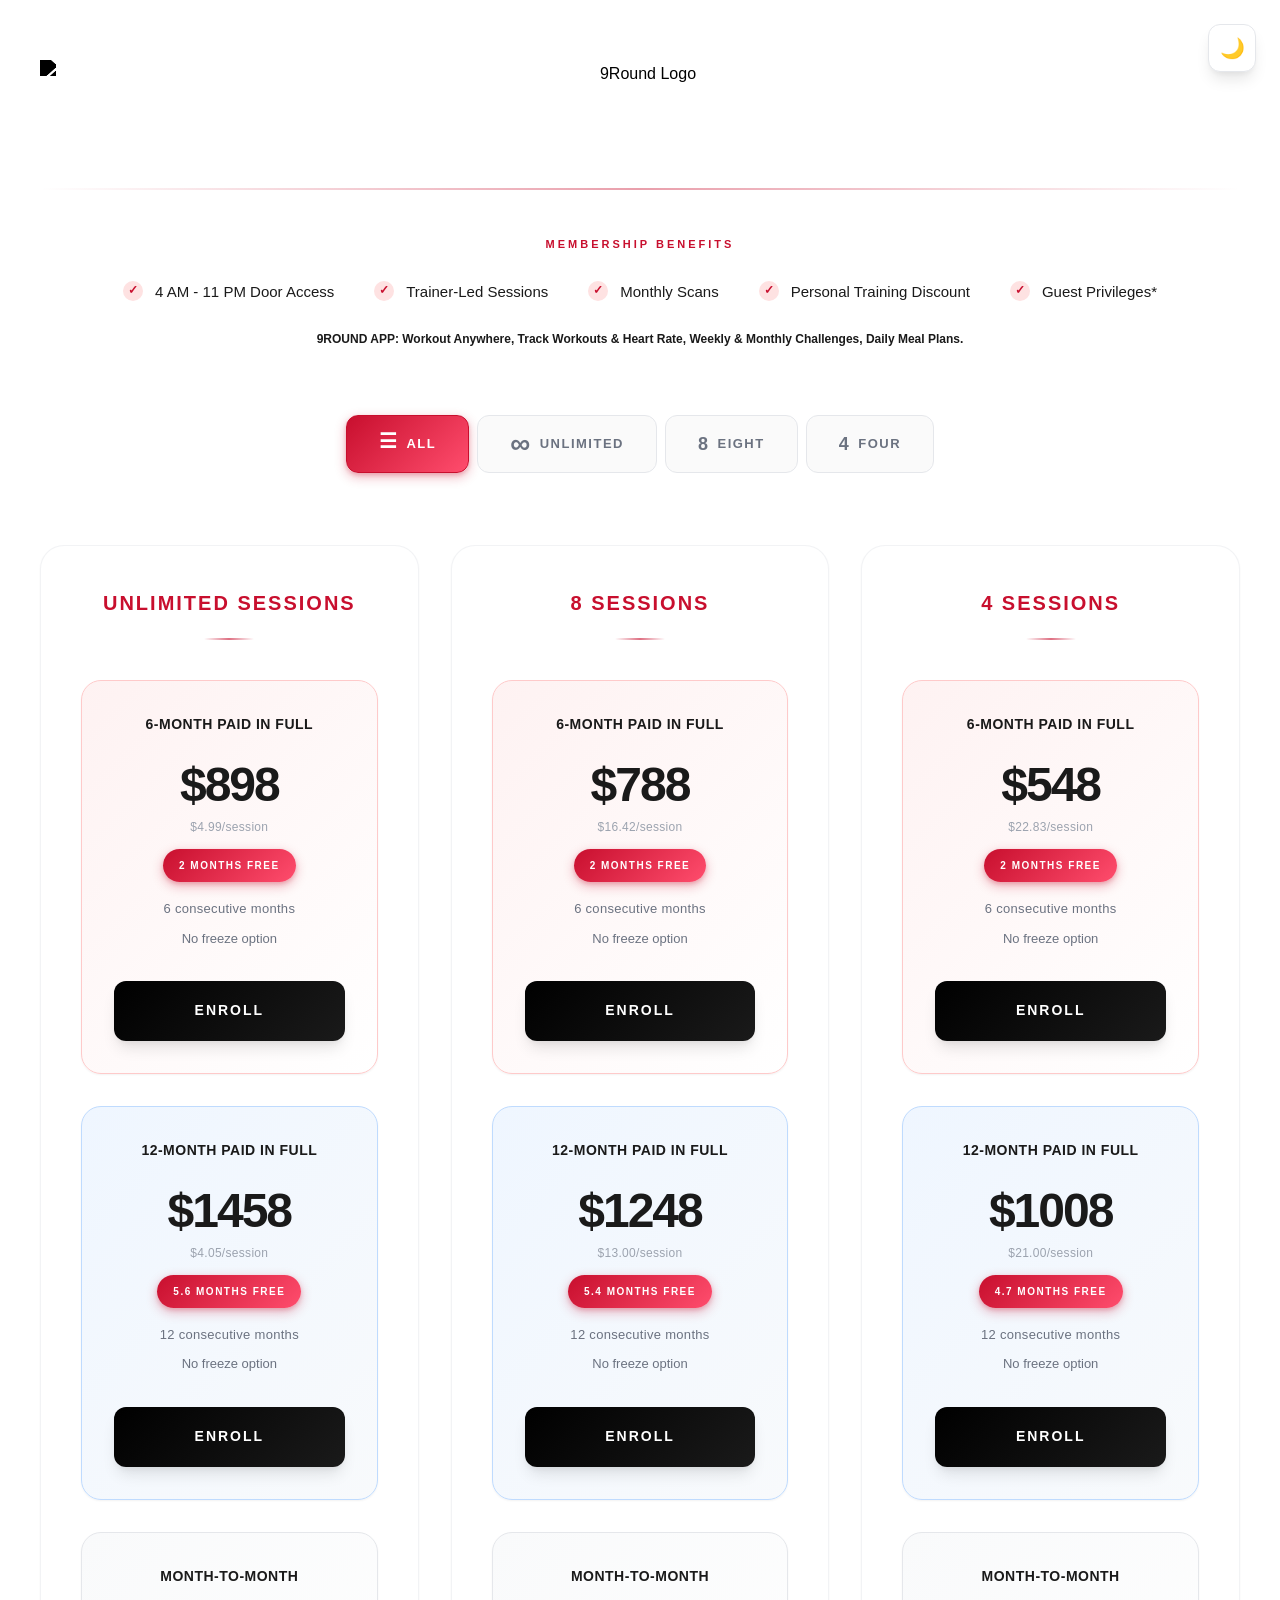
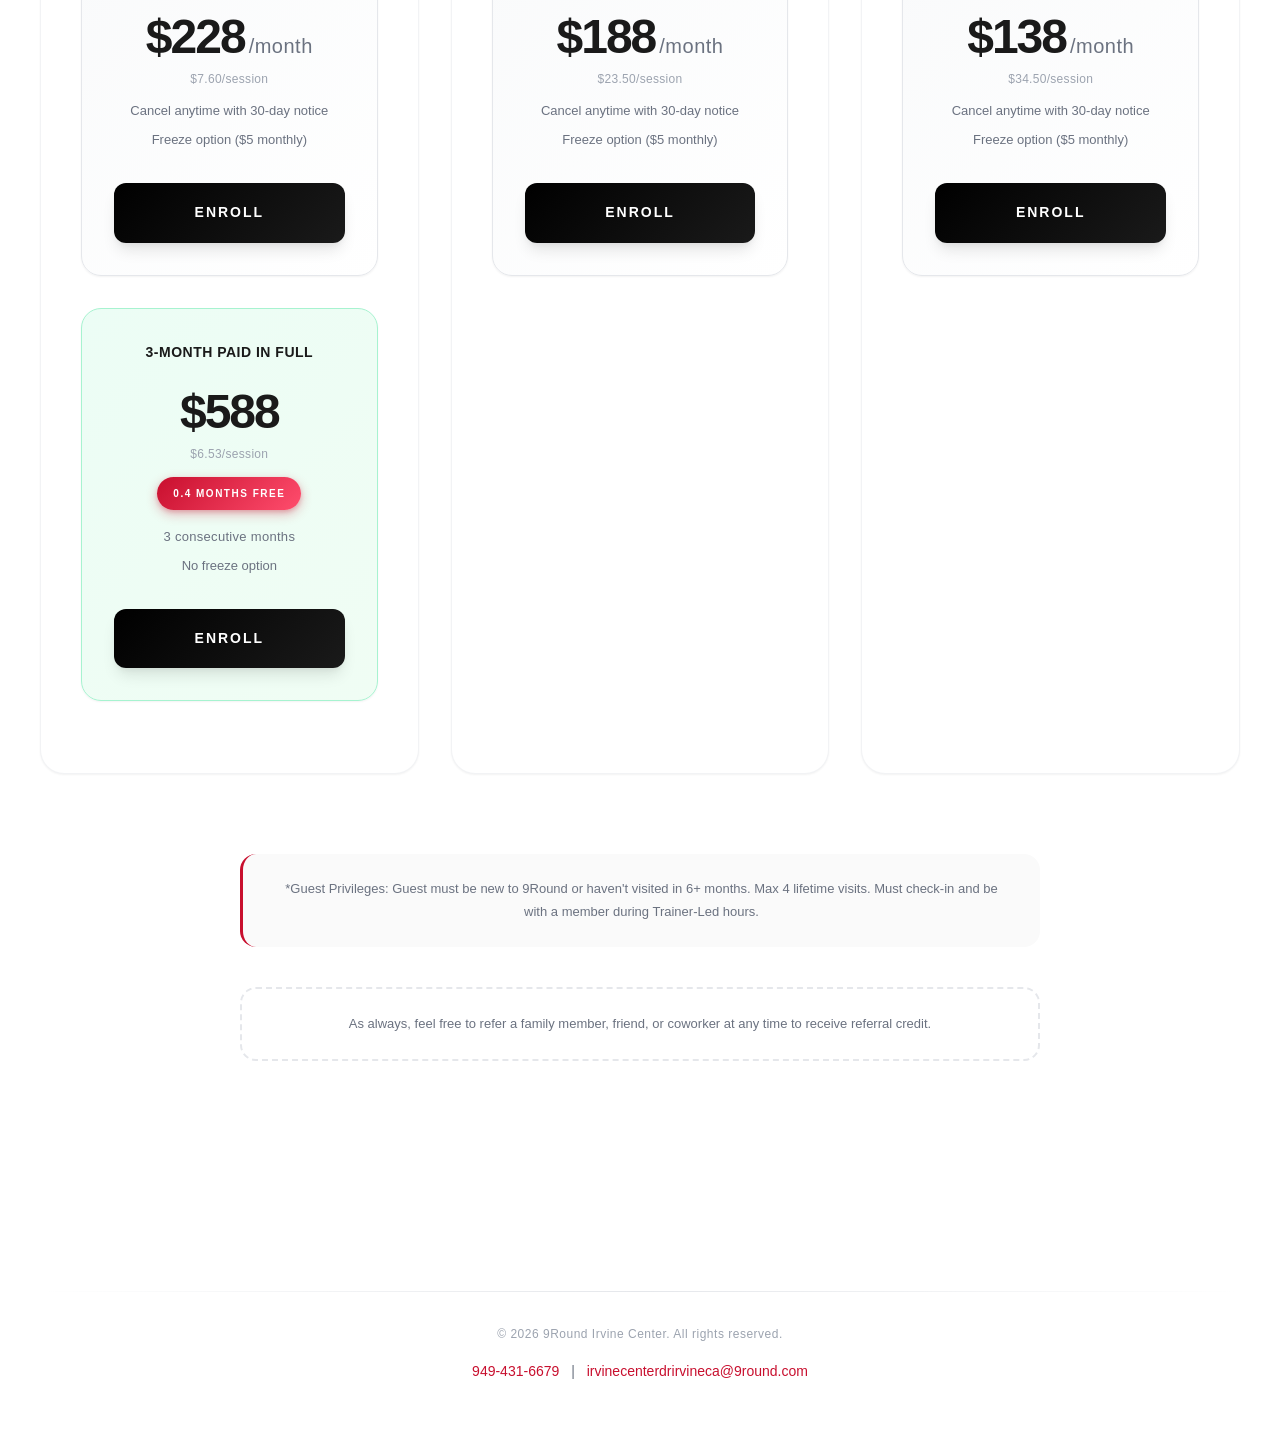
==== index.html @ 499294c8 "Update pricing options in index.html to include distinct classes for 12-Month and 3-Month Paid In Fu" ====
<!DOCTYPE html>
<html lang="en">
<head>
  <meta charset="UTF-8">
  <meta name="viewport" content="width=device-width, initial-scale=1.0, viewport-fit=cover">
  <title>9Round Irvine Center - Membership Options</title>
  <link rel="icon" type="image/png" sizes="96x96" href="images/favicon-96x96.png">
  <link rel="icon" href="images/favicon.svg" type="image/svg+xml">
  <link rel="shortcut icon" href="images/favicon.ico" type="image/x-icon">
  <link rel="stylesheet" type="text/css" href="styles.css">
</head>
<body>
  <button class="theme-toggle" aria-label="Toggle theme" title="Toggle light/dark mode">
    <span class="theme-icon">🌙</span>
  </button>
  <div class="container">
    <div class="logo-container">
      <img src="images/9round-white-logo.png" alt="9Round Logo" class="logo">
    </div>

    <div class="benefits-section">
      <ul class="benefits-list">
        <li>4 AM - 11 PM Door Access</li>
        <li>Trainer-Led Sessions</li>
        <li>Monthly Scans</li>
        <li>Personal Training Discount</li>
        <li>Guest Privileges*</li>
        <li class="no-checkmark">9ROUND APP: Workout Anywhere, Track Workouts & Heart Rate, Weekly & Monthly Challenges, Daily Meal Plans.</li>
      </ul>
    </div>

    <!-- Pricing Filter Tabs -->
    <div class="pricing-tabs">
      <button class="pricing-tab active" data-filter="all">
        <span class="tab-icon">☰</span>
        <span class="tab-text">ALL</span>
      </button>
      <button class="pricing-tab" data-filter="unlimited">
        <span class="tab-icon">∞</span>
        <span class="tab-text">UNLIMITED</span>
      </button>
      <button class="pricing-tab" data-filter="eight">
        <span class="tab-icon">8</span>
        <span class="tab-text">EIGHT</span>
      </button>
      <button class="pricing-tab" data-filter="four">
        <span class="tab-icon">4</span>
        <span class="tab-text">FOUR</span>
      </button>
    </div>

    <div class="pricing-grid">
      <!-- Unlimited Sessions -->
      <div class="pricing-tier" data-tier="unlimited">
        <h2 class="tier-title">UNLIMITED SESSIONS</h2>
        
        <div class="pricing-option pif-option">
          <h3 class="option-title">6-Month Paid In Full</h3>
          <div class="price">$898</div>
          <div class="price-per-session">$4.99/session</div>
          <div class="highlight-badge" data-pif="898" data-monthly="228" data-tier="Unlimited" data-enroll-url="https://www.clubready.com/JoinUs/9261/516774" data-months="6">2 MONTHS FREE</div>
          <p class="price-note">6 consecutive months</p>
          <p class="option-note">No freeze option</p>
          <a href="#" class="enroll-button" data-url="https://www.clubready.com/JoinUs/9261/516774">ENROLL</a>
        </div>

        <div class="pricing-option pif-option pif-option-12mo">
          <h3 class="option-title">12-Month Paid In Full</h3>
          <div class="price">$1458</div>
          <div class="price-per-session">$4.05/session</div>
          <div class="highlight-badge" data-pif="1458" data-monthly="228" data-tier="Unlimited" data-enroll-url="https://app.clubready.com/JoinUs/9261/516777" data-months="12">5.6 MONTHS FREE</div>
          <p class="price-note">12 consecutive months</p>
          <p class="option-note">No freeze option</p>
          <a href="#" class="enroll-button" data-url="https://app.clubready.com/JoinUs/9261/516777">ENROLL</a>
        </div>

        <div class="pricing-option monthly-option">
          <h3 class="option-title">Month-to-Month</h3>
          <div class="price">$228<span class="price-period">/month</span></div>
          <div class="price-per-session">$7.60/session</div>
          <p class="option-note">Cancel anytime with 30-day notice</p>
          <p class="option-note">Freeze option ($5 monthly)</p>
          <a href="#" class="enroll-button" data-url="https://app.clubready.com/JoinUs/9261/520974">ENROLL</a>
        </div>

        <div class="pricing-option pif-option pif-option-3mo">
          <h3 class="option-title">3-Month Paid In Full</h3>
          <div class="price">$588</div>
          <div class="price-per-session">$6.53/session</div>
          <div class="highlight-badge" data-pif="588" data-monthly="228" data-tier="Unlimited" data-enroll-url="https://app.clubready.com/JoinUs/9261/522220" data-months="3">0.4 MONTHS FREE</div>
          <p class="price-note">3 consecutive months</p>
          <p class="option-note">No freeze option</p>
          <a href="#" class="enroll-button" data-url="https://app.clubready.com/JoinUs/9261/522220">ENROLL</a>
        </div>
      </div>

      <!-- 8 Sessions -->
      <div class="pricing-tier" data-tier="eight">
        <h2 class="tier-title">8 SESSIONS</h2>
        
        <div class="pricing-option pif-option">
          <h3 class="option-title">6-Month Paid In Full</h3>
          <div class="price">$788</div>
          <div class="price-per-session">$16.42/session</div>
          <div class="highlight-badge" data-pif="788" data-monthly="188" data-tier="8 Sessions" data-enroll-url="https://app.clubready.com/JoinUs/9261/558503">2 MONTHS FREE</div>
          <p class="price-note">6 consecutive months</p>
          <p class="option-note">No freeze option</p>
          <a href="#" class="enroll-button" data-url="https://app.clubready.com/JoinUs/9261/558503">ENROLL</a>
        </div>

        <div class="pricing-option pif-option pif-option-12mo">
          <h3 class="option-title">12-Month Paid In Full</h3>
          <div class="price">$1248</div>
          <div class="price-per-session">$13.00/session</div>
          <div class="highlight-badge" data-pif="1248" data-monthly="188" data-tier="8 Sessions" data-enroll-url="https://app.clubready.com/JoinUs/9261/550856" data-months="12">5.4 MONTHS FREE</div>
          <p class="price-note">12 consecutive months</p>
          <p class="option-note">No freeze option</p>
          <a href="#" class="enroll-button" data-url="https://app.clubready.com/JoinUs/9261/550856">ENROLL</a>
        </div>

        <div class="pricing-option monthly-option">
          <h3 class="option-title">Month-to-Month</h3>
          <div class="price">$188<span class="price-period">/month</span></div>
          <div class="price-per-session">$23.50/session</div>
          <p class="option-note">Cancel anytime with 30-day notice</p>
          <p class="option-note">Freeze option ($5 monthly)</p>
          <a href="#" class="enroll-button" data-url="https://app.clubready.com/JoinUs/9261/544039">ENROLL</a>
        </div>
      </div>

      <!-- 4 Sessions -->
      <div class="pricing-tier" data-tier="four">
        <h2 class="tier-title">4 SESSIONS</h2>
        
        <div class="pricing-option pif-option">
          <h3 class="option-title">6-Month Paid In Full</h3>
          <div class="price">$548</div>
          <div class="price-per-session">$22.83/session</div>
          <div class="highlight-badge" data-pif="548" data-monthly="138" data-tier="4 Sessions" data-enroll-url="https://app.clubready.com/JoinUs/9261/558501">2 MONTHS FREE</div>
          <p class="price-note">6 consecutive months</p>
          <p class="option-note">No freeze option</p>
          <a href="#" class="enroll-button" data-url="https://app.clubready.com/JoinUs/9261/558501">ENROLL</a>
        </div>

        <div class="pricing-option pif-option pif-option-12mo">
          <h3 class="option-title">12-Month Paid In Full</h3>
          <div class="price">$1008</div>
          <div class="price-per-session">$21.00/session</div>
          <div class="highlight-badge" data-pif="1008" data-monthly="138" data-tier="4 Sessions" data-enroll-url="https://app.clubready.com/JoinUs/9261/558487" data-months="12">4.7 MONTHS FREE</div>
          <p class="price-note">12 consecutive months</p>
          <p class="option-note">No freeze option</p>
          <a href="#" class="enroll-button" data-url="https://app.clubready.com/JoinUs/9261/558487">ENROLL</a>
        </div>

        <div class="pricing-option monthly-option">
          <h3 class="option-title">Month-to-Month</h3>
          <div class="price">$138<span class="price-period">/month</span></div>
          <div class="price-per-session">$34.50/session</div>
          <p class="option-note">Cancel anytime with 30-day notice</p>
          <p class="option-note">Freeze option ($5 monthly)</p>
          <a href="#" class="enroll-button" data-url="https://app.clubready.com/JoinUs/9261/558485">ENROLL</a>
        </div>
      </div>
    </div>

    <div class="guest-note">
      <p>*Guest Privileges: Guest must be new to 9Round or haven't visited in 6+ months. Max 4 lifetime visits. Must check-in and be with a member during Trainer-Led hours.</p>
    </div>

    <div class="referral-note">
      <p>As always, feel free to refer a family member, friend, or coworker at any time to receive referral credit.</p>
    </div>
  </div>

  <footer>
    <div class="footer-line"></div>
    <div class="footer-content">
      <p class="copyright">&copy; 2026 9Round Irvine Center. All rights reserved.</p>
      <p class="contact-info">
        <a href="tel:949-431-6679">949-431-6679</a> | 
        <a href="mailto:irvinecenterdrirvineca@9round.com">irvinecenterdrirvineca@9round.com</a>
      </p>
    </div>
  </footer>

  <!-- Enrollment Modal -->
  <div id="enrollmentModal" class="modal">
    <div class="modal-content">
      <div class="modal-header">
        <div class="modal-title-wrapper">
          <h3 class="modal-title">
            <span class="modal-title-line1">MEMBERSHIP</span>
            <span class="modal-title-line2">ENROLLMENT</span>
          </h3>
        </div>
        <div class="modal-header-actions">
          <button class="modal-refresh" aria-label="Refresh content" title="Refresh content">
            <span class="refresh-icon">↻</span>
            <span class="refresh-text">Refresh</span>
          </button>
          <button class="modal-close" aria-label="Close modal">&times;</button>
        </div>
      </div>
      <div class="modal-body">
        <div class="modal-iframe-overlay">
          <div class="modal-overlay-content">
            <img src="images/favicon.svg" alt="9Round Logo" class="modal-overlay-logo">
            <div class="modal-overlay-info">
              <div class="modal-overlay-name">9Round Irvine Center</div>
              <div class="modal-overlay-address">6610 Irvine Center Dr, Irvine, CA 92618</div>
              <a href="tel:949-431-6679" class="modal-overlay-phone">949-431-6679</a>
            </div>
          </div>
        </div>
        <div class="modal-loader" id="modalLoader">
          <div class="loader-spinner"></div>
          <p class="loader-text">Loading...</p>
          <button class="status-check-btn" style="display:none; margin-top: 20px; padding: 10px 20px; background: #dc2626; color: white; border: none; border-radius: 4px; cursor: pointer; font-size: 14px; font-weight: 600;">Check Status / Close</button>
        </div>
        <iframe id="enrollmentIframe" src="" frameborder="0"></iframe>
      </div>
    </div>
  </div>

  <!-- Savings Modal -->
  <div id="savingsModal" class="modal">
    <div class="modal-content savings-modal-content">
      <div class="modal-header">
        <h3 class="modal-title">How You Save</h3>
        <button class="modal-close savings-modal-close" aria-label="Close modal">&times;</button>
      </div>
      <div class="modal-body savings-modal-body">
        <div class="savings-content">
          <div class="savings-membership-info">
            <div class="savings-membership-title" id="savings-tier-name">UNLIMITED SESSIONS</div>
            <div class="savings-membership-subtitle" id="savings-subtitle">6-Month Paid In Full</div>
          </div>
          <div class="savings-line">
            <span id="savings-monthly-label">6 months month-to-month:</span>
            <strong id="savings-monthly-total">$0</strong>
          </div>
          <div class="savings-line">
            <span id="savings-pif-label">6 months paid in full:</span>
            <strong id="savings-pif-total">$0</strong>
          </div>
          <div class="savings-total">
            <span>You save:</span>
            <strong id="savings-amount">$0</strong>
          </div>
          <div class="savings-note" id="savings-note-text">That's like getting 2 months FREE!</div>
          <a href="#" class="enroll-button savings-modal-enroll" id="savings-enroll-button">ENROLL</a>
        </div>
      </div>
    </div>
  </div>

  <script>
    // Theme management
    (function() {
      const themeToggle = document.querySelector('.theme-toggle');
      const themeIcon = document.querySelector('.theme-icon');
      const html = document.documentElement;
      
      // Get saved theme or detect system preference
      function getInitialTheme() {
        const savedTheme = localStorage.getItem('theme');
        if (savedTheme) {
          return savedTheme;
        }
        return window.matchMedia('(prefers-color-scheme: dark)').matches ? 'dark' : 'light';
      }
      
      // Apply theme
      function setTheme(theme) {
        html.setAttribute('data-theme', theme);
        localStorage.setItem('theme', theme);
        themeIcon.textContent = theme === 'dark' ? '☀️' : '🌙';
      }
      
      // Initialize theme
      setTheme(getInitialTheme());
      
      // Toggle theme on button click
      themeToggle.addEventListener('click', () => {
        const currentTheme = html.getAttribute('data-theme');
        const newTheme = currentTheme === 'dark' ? 'light' : 'dark';
        setTheme(newTheme);
      });
      
      // Listen for system theme changes (optional)
      window.matchMedia('(prefers-color-scheme: dark)').addEventListener('change', (e) => {
        // Only auto-switch if user hasn't manually set a preference
        if (!localStorage.getItem('theme')) {
          setTheme(e.matches ? 'dark' : 'light');
        }
      });
    })();

    // Modal functionality
    const modal = document.getElementById('enrollmentModal');
    const modalIframe = document.getElementById('enrollmentIframe');
    const modalClose = document.querySelector('.modal-close');
    const modalRefresh = document.querySelector('.modal-refresh');
    const modalLoader = document.getElementById('modalLoader');
    const loaderText = modalLoader.querySelector('.loader-text');
    const statusCheckBtn = modalLoader.querySelector('.status-check-btn');
    let loaderTimeout;
    let submissionTimeout;
    let loadCheckInterval;
    let lastIframeUrl = '';
    let modalOpenTime = null;

    function showModal(url) {
      // Show loader immediately
      modalLoader.style.display = 'flex';
      modal.style.display = 'flex';
      document.body.style.overflow = 'hidden'; // Prevent background scrolling
      
      // Reset loader text and hide status button
      loaderText.textContent = 'Loading...';
      statusCheckBtn.style.display = 'none';
      
      // Clear any existing timeouts/intervals
      if (loaderTimeout) {
        clearTimeout(loaderTimeout);
        loaderTimeout = null;
      }
      if (submissionTimeout) {
        clearTimeout(submissionTimeout);
        submissionTimeout = null;
      }
      if (loadCheckInterval) {
        clearInterval(loadCheckInterval);
        loadCheckInterval = null;
      }
      
      lastIframeUrl = url;
      
      // Track when modal was opened
      modalOpenTime = Date.now();
      
      // Set iframe source
      modalIframe.src = url;
      
      // Start periodic check for blocked/stuck iframe
      let checkCount = 0;
      loadCheckInterval = setInterval(() => {
        checkCount++;
        const timeSinceOpen = Date.now() - modalOpenTime;
        
        // After 30 seconds, always show status button (regardless of our loader state)
        // This handles cases where ClubReady's form shows its own loading spinners
        if (timeSinceOpen >= 30000) {
          // Show status button if modal is still open
          if (modal.style.display === 'flex') {
            loaderText.textContent = 'The form may be taking longer than expected. If your order was submitted, please check your email for confirmation. You can close this window.';
            showStatusCheckButton();
            clearInterval(loadCheckInterval);
            loadCheckInterval = null;
          }
        }
      }, 1000); // Check every 1 second
      
      // Set a timeout that always shows status button after 30 seconds
      // This ensures users can always close the modal, even if ClubReady's form is stuck
      loaderTimeout = setTimeout(() => {
        // Always show status button after 30 seconds if modal is still open
        if (modal.style.display === 'flex') {
          loaderText.textContent = 'The form may be taking longer than expected. If your order was submitted, please check your email for confirmation. You can close this window.';
          showStatusCheckButton();
          
          // Clear the interval if timeout fires
          if (loadCheckInterval) {
            clearInterval(loadCheckInterval);
            loadCheckInterval = null;
          }
        }
      }, 30000); // 30 seconds
    }

    function closeModal() {
      modal.style.display = 'none';
      modalIframe.src = ''; // Clear iframe to stop loading
      document.body.style.overflow = ''; // Restore scrolling
      modalLoader.style.display = 'none'; // Hide loader
      loaderText.textContent = 'Loading...';
      statusCheckBtn.style.display = 'none';
      
      if (loaderTimeout) {
        clearTimeout(loaderTimeout);
        loaderTimeout = null;
      }
      if (submissionTimeout) {
        clearTimeout(submissionTimeout);
        submissionTimeout = null;
      }
      if (loadCheckInterval) {
        clearInterval(loadCheckInterval);
        loadCheckInterval = null;
      }
      
      lastIframeUrl = '';
      modalOpenTime = null;
    }

    function showStatusCheckButton() {
      statusCheckBtn.style.display = 'block';
    }

    // Enhanced load event handler - fires on every navigation including post-submission
    modalIframe.addEventListener('load', function() {
      // Clear initial loader timeout since iframe loaded
      if (loaderTimeout) {
        clearTimeout(loaderTimeout);
        loaderTimeout = null;
      }
      
      // Clear the periodic check interval since iframe loaded
      if (loadCheckInterval) {
        clearInterval(loadCheckInterval);
        loadCheckInterval = null;
      }
      
      // Hide loader after a short delay to ensure content is rendered
      setTimeout(() => {
        modalLoader.style.display = 'none';
        statusCheckBtn.style.display = 'none';
      }, 500);
      
      // Try to detect if we're on a success/confirmation page
      try {
        // Check if iframe URL changed (may be blocked by same-origin policy)
        const currentUrl = modalIframe.src;
        if (currentUrl !== lastIframeUrl && (currentUrl.includes('success') || currentUrl.includes('confirm'))) {
          // Likely on success page
          console.log('Detected potential success page');
        }
        lastIframeUrl = currentUrl;
      } catch (e) {
        // Cross-origin restriction - can't access iframe.contentWindow
        // This is expected for ClubReady
      }
      
      // Monitor for stuck loading state after form submission
      // If loader is still showing after 2 minutes, show user feedback
      if (submissionTimeout) {
        clearTimeout(submissionTimeout);
      }
      
      submissionTimeout = setTimeout(() => {
        // Always show status button after 30 seconds if modal is still open
        // This handles cases where ClubReady's form processing gets stuck
        if (modal.style.display === 'flex') {
          loaderText.textContent = 'Processing may be taking longer than expected. If your order was submitted, please check your email for confirmation.';
          showStatusCheckButton();
        }
      }, 30000); // 30 seconds after load event
    });

    // Handle iframe load errors
    modalIframe.addEventListener('error', function() {
      modalLoader.style.display = 'none';
      statusCheckBtn.style.display = 'none';
      
      if (loaderTimeout) {
        clearTimeout(loaderTimeout);
        loaderTimeout = null;
      }
      if (submissionTimeout) {
        clearTimeout(submissionTimeout);
        submissionTimeout = null;
      }
      
      console.error('Failed to load iframe content');
      
      // Show user-friendly error message
      loaderText.textContent = 'Failed to load form. Please try refreshing or contact support.';
      showStatusCheckButton();
    });

    // Refresh button click handler
    modalRefresh.addEventListener('click', function() {
      if (!modalIframe.src) return;
      modalLoader.style.display = 'flex';
      loaderText.textContent = 'Loading...';
      statusCheckBtn.style.display = 'none';
      
      if (loaderTimeout) {
        clearTimeout(loaderTimeout);
      }
      if (submissionTimeout) {
        clearTimeout(submissionTimeout);
      }
      
      lastIframeUrl = modalIframe.src;
      modalIframe.src = modalIframe.src;
      
      loaderTimeout = setTimeout(() => {
        modalLoader.style.display = 'none';
      }, 30000);
    });

    // Status check button click handler
    statusCheckBtn.addEventListener('click', function() {
      closeModal();
    });

    // Listen for messages from iframe (if ClubReady supports postMessage)
    window.addEventListener('message', function(event) {
      // Verify origin for security
      if (event.origin.includes('clubready.com')) {
        if (event.data && event.data.type === 'formSubmitted') {
          modalLoader.style.display = 'none';
          statusCheckBtn.style.display = 'none';
        } else if (event.data && event.data.type === 'formError') {
          loaderText.textContent = 'An error occurred. Please try again.';
          showStatusCheckButton();
        }
      }
    });

    // Close modal handlers
    modalClose.addEventListener('click', closeModal);
    
    // Close modal when clicking outside
    window.addEventListener('click', function(event) {
      if (event.target === modal) {
        closeModal();
      }
    });

    // Close modal on Escape key
    document.addEventListener('keydown', function(event) {
      if (event.key === 'Escape' && modal.style.display === 'flex') {
        closeModal();
      }
    });

    // Savings Modal functionality
    (function() {
      const savingsModal = document.getElementById('savingsModal');
      const savingsModalClose = document.querySelector('.savings-modal-close');
      const badges = document.querySelectorAll('.highlight-badge');
      
      function showSavingsModal(badge) {
        if (!badge.hasAttribute('data-pif')) return;
        const pifPrice = parseFloat(badge.getAttribute('data-pif'));
        const monthlyPrice = parseFloat(badge.getAttribute('data-monthly'));
        const tierName = badge.getAttribute('data-tier');
        const enrollUrl = badge.getAttribute('data-enroll-url');
        const months = parseInt(badge.getAttribute('data-months'), 10) || 6;
        
        // Calculate values
        const monthsMonthly = monthlyPrice * months;
        const savings = monthsMonthly - pifPrice;
        const monthsFree = Math.round(savings / monthlyPrice * 10) / 10;
        
        // Update modal content
        const tierDisplayName = tierName.toUpperCase().includes('SESSION') 
          ? tierName.toUpperCase() 
          : tierName.toUpperCase() + ' SESSIONS';
        document.getElementById('savings-tier-name').textContent = tierDisplayName;
        document.getElementById('savings-subtitle').textContent = months + '-Month Paid In Full';
        document.getElementById('savings-monthly-label').textContent = months + ' months month-to-month:';
        document.getElementById('savings-pif-label').textContent = months + ' months paid in full:';
        document.getElementById('savings-monthly-total').textContent = `$${monthsMonthly.toLocaleString()}`;
        document.getElementById('savings-pif-total').textContent = `$${pifPrice.toLocaleString()}`;
        document.getElementById('savings-amount').textContent = `$${savings.toLocaleString()}`;
        document.getElementById('savings-note-text').textContent = "That's like getting " + (monthsFree % 1 === 0 ? monthsFree : monthsFree.toFixed(1)) + " months FREE!";
        
        // Update enroll button
        const enrollButton = document.getElementById('savings-enroll-button');
        enrollButton.setAttribute('data-url', enrollUrl || '#');
        
        // Show modal
        savingsModal.style.display = 'flex';
        document.body.style.overflow = 'hidden';
      }
      
      function closeSavingsModal() {
        savingsModal.style.display = 'none';
        document.body.style.overflow = '';
      }
      
      // Add click handlers to all badges
      badges.forEach(badge => {
        badge.addEventListener('click', function(e) {
          e.preventDefault();
          e.stopPropagation();
          showSavingsModal(badge);
        });
      });
      
      // Close modal handlers
      savingsModalClose.addEventListener('click', closeSavingsModal);
      
      // Close modal when clicking outside
      window.addEventListener('click', function(event) {
        if (event.target === savingsModal) {
          closeSavingsModal();
        }
      });
      
      // Close modal on Escape key
      document.addEventListener('keydown', function(event) {
        if (event.key === 'Escape' && savingsModal.style.display === 'flex') {
          closeSavingsModal();
        }
      });
      
      // Handle enroll button click in savings modal
      const savingsEnrollButton = document.getElementById('savings-enroll-button');
      savingsEnrollButton.addEventListener('click', function(e) {
        e.preventDefault();
        const url = this.getAttribute('data-url');
        if (url && url !== '#') {
          closeSavingsModal();
          showModal(url);
        }
      });
    })();

    // Add click handlers for ENROLL buttons
    document.querySelectorAll('.enroll-button').forEach(button => {
      button.addEventListener('click', function(e) {
        e.preventDefault();
        const url = this.getAttribute('data-url');
        if (url && url !== '#' && !url.startsWith('PLACEHOLDER')) {
          showModal(url);
        } else {
          console.log('Placeholder URL for:', this.getAttribute('data-url'));
          alert('Enrollment URL will be added soon. Please contact the gym for enrollment options.');
        }
      });
    });

    // Sticky tabs on scroll
    (function() {
      const pricingTabs = document.querySelector('.pricing-tabs');
      let lastScrollTop = 0;
      
      function handleScroll() {
        const scrollTop = window.pageYOffset || document.documentElement.scrollTop;
        
        if (scrollTop > 100) {
          pricingTabs.classList.add('scrolled');
        } else {
          pricingTabs.classList.remove('scrolled');
        }
        
        lastScrollTop = scrollTop;
      }
      
      window.addEventListener('scroll', handleScroll, { passive: true });
      handleScroll(); // Check initial state
    })();

    // Pricing Filter Tabs functionality
    (function() {
      const tabs = document.querySelectorAll('.pricing-tab');
      const tiers = document.querySelectorAll('.pricing-tier');
      const pricingGrid = document.querySelector('.pricing-grid');
      
      tabs.forEach(tab => {
        tab.addEventListener('click', function() {
          const filter = this.getAttribute('data-filter');
          
          // Update active tab
          tabs.forEach(t => t.classList.remove('active'));
          this.classList.add('active');
          
          // Update grid layout class
          if (filter === 'all') {
            pricingGrid.classList.remove('filtered');
          } else {
            pricingGrid.classList.add('filtered');
          }
          
          // Filter pricing tiers
          tiers.forEach(tier => {
            const tierType = tier.getAttribute('data-tier');
            
            if (filter === 'all' || tierType === filter) {
              // Add filtered class if not showing all
              if (filter !== 'all') {
                tier.classList.add('filtered-tier');
                tier.style.display = 'grid';
              } else {
                tier.classList.remove('filtered-tier');
                tier.style.display = 'block';
              }
              // Trigger animation
              setTimeout(() => {
                tier.style.opacity = '1';
                tier.style.transform = 'translateY(0)';
              }, 10);
            } else {
              tier.classList.remove('filtered-tier');
              tier.style.opacity = '0';
              tier.style.transform = 'translateY(20px)';
              setTimeout(() => {
                tier.style.display = 'none';
              }, 300);
            }
          });
        });
      });
    })();
  </script>
</body>
</html>
---- styles.css ----
* {
  margin: 0;
  padding: 0;
  box-sizing: border-box;
}

:root {
  /* Light mode colors - Premium palette */
  --bg-primary: #ffffff;
  --bg-secondary: #fafafa;
  --text-primary: #1a1a1a;
  --text-secondary: #6b7280;
  --text-tertiary: #9ca3af;
  --border-color: #e5e7eb;
  --border-light: #f3f4f6;
  --accent-red: #C80F2E;
  --accent-red-light: #fee2e2;
  --accent-red-bg: #fef2f2;
  --pif-bg: linear-gradient(135deg, #fef2f2 0%, #ffffff 100%);
  --pif-border: #fecaca;
  --pif-12mo-bg: linear-gradient(135deg, #eff6ff 0%, #f8fafc 100%);
  --pif-12mo-border: #bfdbfe;
  --pif-3mo-bg: linear-gradient(135deg, #ecfdf5 0%, #f0fdf4 100%);
  --pif-3mo-border: #a7f3d0;
  --monthly-bg: linear-gradient(135deg, #f9fafb 0%, #ffffff 100%);
  --monthly-border: #e5e7eb;
  --tier-border: rgba(229, 231, 235, 0.5);
  --shadow-sm: 0 1px 2px 0 rgba(0, 0, 0, 0.05);
  --shadow: 0 4px 6px -1px rgba(0, 0, 0, 0.1), 0 2px 4px -1px rgba(0, 0, 0, 0.06);
  --shadow-md: 0 10px 15px -3px rgba(0, 0, 0, 0.1), 0 4px 6px -2px rgba(0, 0, 0, 0.05);
  --shadow-lg: 0 20px 25px -5px rgba(0, 0, 0, 0.1), 0 10px 10px -5px rgba(0, 0, 0, 0.04);
  --shadow-xl: 0 25px 50px -12px rgba(0, 0, 0, 0.25);
}

[data-theme="dark"] {
  /* Dark mode colors - Premium dark palette */
  --bg-primary: #0f0f0f;
  --bg-secondary: #1a1a1a;
  --text-primary: #f9fafb;
  --text-secondary: #d1d5db;
  --text-tertiary: #9ca3af;
  --border-color: #374151;
  --border-light: #1f2937;
  --accent-red: #ff4d6d;
  --accent-red-light: #4a1a1a;
  --accent-red-bg: #2a1a1a;
  --pif-bg: linear-gradient(135deg, #3a1f1f 0%, #1f1f1f 100%);
  --pif-border: #5a2a2a;
  --pif-12mo-bg: linear-gradient(135deg, #1e3a5f 0%, #0f172a 100%);
  --pif-12mo-border: #334155;
  --pif-3mo-bg: linear-gradient(135deg, #1e3d32 0%, #14532d 100%);
  --pif-3mo-border: #065f46;
  --monthly-bg: linear-gradient(135deg, #1f2937 0%, #111827 100%);
  --monthly-border: #374151;
  --tier-border: rgba(55, 65, 81, 0.5);
  --shadow-sm: 0 1px 2px 0 rgba(0, 0, 0, 0.3);
  --shadow: 0 4px 6px -1px rgba(0, 0, 0, 0.4), 0 2px 4px -1px rgba(0, 0, 0, 0.3);
  --shadow-md: 0 10px 15px -3px rgba(0, 0, 0, 0.5), 0 4px 6px -2px rgba(0, 0, 0, 0.4);
  --shadow-lg: 0 20px 25px -5px rgba(0, 0, 0, 0.6), 0 10px 10px -5px rgba(0, 0, 0, 0.5);
  --shadow-xl: 0 25px 50px -12px rgba(0, 0, 0, 0.8);
}

html {
  scroll-behavior: smooth;
  font-size: 16px;
}

body {
  font-family: -apple-system, BlinkMacSystemFont, 'Segoe UI', 'Roboto', 'Helvetica Neue', Arial, sans-serif;
  background: var(--bg-primary);
  color: var(--text-primary);
  line-height: 1.7;
  padding: 0;
  transition: background-color 0.4s cubic-bezier(0.4, 0, 0.2, 1), color 0.4s cubic-bezier(0.4, 0, 0.2, 1);
  -webkit-font-smoothing: antialiased;
  -moz-osx-font-smoothing: grayscale;
  font-feature-settings: "kern" 1;
  text-rendering: optimizeLegibility;
}

/* Premium Theme Toggle */
.theme-toggle {
  position: fixed;
  top: 24px;
  right: 24px;
  width: 48px;
  height: 48px;
  border-radius: 12px;
  border: 1px solid var(--border-color);
  background: var(--bg-primary);
  backdrop-filter: blur(20px) saturate(180%);
  -webkit-backdrop-filter: blur(20px) saturate(180%);
  color: var(--text-primary);
  cursor: pointer;
  display: flex;
  align-items: center;
  justify-content: center;
  font-size: 20px;
  z-index: 1000;
  transition: all 0.3s cubic-bezier(0.4, 0, 0.2, 1);
  box-shadow: var(--shadow-md);
}

.theme-toggle:hover {
  transform: translateY(-2px);
  box-shadow: var(--shadow-lg);
  border-color: var(--accent-red);
  background: var(--bg-secondary);
}

.theme-toggle:active {
  transform: translateY(0);
}

.container {
  max-width: 1400px;
  margin: 0 auto;
  padding: 60px 40px;
  animation: fadeIn 0.8s cubic-bezier(0.4, 0, 0.2, 1);
}

.logo-container {
  text-align: center;
  margin-bottom: 60px;
  animation: fadeInDown 0.8s cubic-bezier(0.4, 0, 0.2, 1);
  position: relative;
  padding-bottom: 40px;
}

.logo-container::after {
  content: '';
  position: absolute;
  bottom: 0;
  left: 0;
  right: 0;
  width: 100%;
  height: 2px;
  background: linear-gradient(90deg, transparent, var(--accent-red), transparent);
  opacity: 0.4;
}

.logo {
  height: 90px;
  width: auto;
  filter: brightness(0);
  display: block;
  margin: 0 auto;
  transition: all 0.4s cubic-bezier(0.4, 0, 0.2, 1);
}

[data-theme="dark"] .logo {
  filter: none;
}

/* Premium Benefits Section */
.benefits-section {
  margin-bottom: 65px;
  margin-top: -15px;
  text-align: center;
  background: transparent;
  padding: 0;
  border-radius: 0;
  border: none;
  box-shadow: none;
  transition: all 0.4s cubic-bezier(0.4, 0, 0.2, 1);
  animation: fadeInUp 0.8s cubic-bezier(0.4, 0, 0.2, 1) 0.2s both;
  position: relative;
  overflow: visible;
}

.benefits-section:hover {
  transform: none;
  box-shadow: none;
  border-color: transparent;
}

[data-theme="dark"] .benefits-section {
  background: transparent;
  border-color: transparent;
  box-shadow: none;
}

.benefits-section::before {
  content: "MEMBERSHIP BENEFITS";
  display: block;
  font-size: 11px;
  font-weight: 700;
  color: var(--accent-red);
  text-transform: uppercase;
  letter-spacing: 3px;
  margin-bottom: 24px;
  text-align: center;
  position: relative;
}


.benefits-list {
  list-style: none;
  display: flex;
  flex-wrap: wrap;
  justify-content: center;
  gap: 24px 40px;
  font-size: 15px;
  color: var(--text-primary);
  margin: 0;
  padding: 0;
  font-weight: 500;
}

.benefits-list li {
  padding: 0;
  margin: 0;
  position: relative;
  padding-left: 32px;
  line-height: 1.8;
  transition: transform 0.3s cubic-bezier(0.4, 0, 0.2, 1);
  display: flex;
  align-items: center;
}

.benefits-list li:hover {
  transform: translateX(4px);
}

.benefits-list li:before {
  content: "✓";
  position: absolute;
  left: 0;
  top: 50%;
  transform: translateY(-50%);
  color: var(--accent-red);
  font-weight: 700;
  width: 20px;
  height: 20px;
  display: flex;
  align-items: center;
  justify-content: center;
  background: var(--accent-red-light);
  border-radius: 50%;
  font-size: 12px;
  flex-shrink: 0;
}

.benefits-list li.no-checkmark:before {
  display: none;
}

.benefits-list li.no-checkmark {
  padding-left: 0;
  font-size: 12px;
  font-weight: 700;
}

/* Premium Pricing Filter Tabs */
.pricing-tabs {
  display: flex;
  justify-content: center;
  gap: 8px;
  margin-bottom: 48px;
  padding: 0 20px;
  animation: fadeInUp 0.8s cubic-bezier(0.4, 0, 0.2, 1) 0.3s both;
  flex-wrap: wrap;
  position: sticky;
  top: 0;
  z-index: 100;
  background: transparent;
  padding-top: 24px;
  padding-bottom: 24px;
  margin-top: -24px;
  margin-bottom: 48px;
  margin-left: calc(50% - 50vw);
  margin-right: calc(50% - 50vw);
  width: 100vw;
  left: 0;
  right: 0;
  transition: background-color 0.4s cubic-bezier(0.4, 0, 0.2, 1), box-shadow 0.3s cubic-bezier(0.4, 0, 0.2, 1);
}

.pricing-tabs::after {
  content: '';
  position: absolute;
  bottom: 0;
  left: 0;
  right: 0;
  height: 1px;
  background: linear-gradient(90deg, transparent, var(--border-color), transparent);
  opacity: 0;
  transition: opacity 0.3s cubic-bezier(0.4, 0, 0.2, 1);
}

.pricing-tabs.scrolled {
  box-shadow: 0 2px 8px rgba(0, 0, 0, 0.08);
  backdrop-filter: blur(10px);
  -webkit-backdrop-filter: blur(10px);
  background: rgba(255, 255, 255, 0.8);
}

.pricing-tabs.scrolled::after {
  opacity: 1;
}

[data-theme="dark"] .pricing-tabs {
  background: transparent;
}

[data-theme="dark"] .pricing-tabs.scrolled {
  box-shadow: 0 2px 8px rgba(0, 0, 0, 0.3);
  background: rgba(15, 15, 15, 0.8);
}

.pricing-tab {
  padding: 14px 32px;
  background: var(--bg-secondary);
  border: 1px solid var(--border-color);
  border-radius: 12px;
  color: var(--text-secondary);
  font-size: 13px;
  font-weight: 700;
  text-transform: uppercase;
  letter-spacing: 1.5px;
  cursor: pointer;
  transition: all 0.3s cubic-bezier(0.4, 0, 0.2, 1);
  position: relative;
  overflow: hidden;
  min-width: 100px;
  text-align: center;
  display: flex;
  align-items: center;
  justify-content: center;
  gap: 8px;
}

.tab-icon {
  display: inline-flex;
  align-items: center;
  justify-content: center;
  font-size: 18px;
  line-height: 1;
  vertical-align: middle;
}

.tab-text {
  display: inline-block;
  vertical-align: middle;
  line-height: 1.2;
}

.pricing-tab[data-filter="all"] .tab-icon {
  font-size: 20px;
  transform: translateY(-3px);
}

.pricing-tab[data-filter="unlimited"] .tab-icon {
  font-size: 28px;
}

.pricing-tab::before {
  content: '';
  position: absolute;
  top: 0;
  left: -100%;
  width: 100%;
  height: 100%;
  background: linear-gradient(90deg, transparent, rgba(200, 15, 46, 0.1), transparent);
  transition: left 0.5s cubic-bezier(0.4, 0, 0.2, 1);
}

.pricing-tab:hover::before {
  left: 100%;
}

.pricing-tab:hover {
  border-color: var(--accent-red);
  color: var(--accent-red);
  background: var(--bg-primary);
  transform: translateY(-2px);
  box-shadow: var(--shadow-sm);
}

.pricing-tab.active {
  background: linear-gradient(135deg, var(--accent-red) 0%, #ff4d6d 100%);
  color: #ffffff;
  border-color: var(--accent-red);
  box-shadow: 0 4px 12px rgba(200, 15, 46, 0.3), 0 2px 4px rgba(200, 15, 46, 0.2);
}

.pricing-tab.active:hover {
  background: linear-gradient(135deg, #ff4d6d 0%, var(--accent-red) 100%);
  box-shadow: 0 6px 16px rgba(200, 15, 46, 0.4), 0 3px 6px rgba(200, 15, 46, 0.3);
  transform: translateY(-3px);
}

[data-theme="dark"] .pricing-tab {
  background: var(--bg-secondary);
  border-color: var(--border-color);
}

[data-theme="dark"] .pricing-tab:hover {
  background: var(--bg-primary);
  border-color: var(--accent-red);
}

[data-theme="dark"] .pricing-tab.active {
  background: linear-gradient(135deg, var(--accent-red) 0%, #ff4d6d 100%);
  border-color: var(--accent-red);
}

/* Premium Pricing Grid */
.pricing-grid {
  display: grid;
  grid-template-columns: repeat(3, 1fr);
  gap: 32px;
  margin-bottom: 80px;
  animation: fadeInUp 1s cubic-bezier(0.4, 0, 0.2, 1) 0.4s both;
  transition: grid-template-columns 0.4s cubic-bezier(0.4, 0, 0.2, 1);
}

.pricing-grid.filtered {
  grid-template-columns: 1fr;
  max-width: 1200px;
  margin-left: auto;
  margin-right: auto;
  justify-items: center;
  width: 100%;
}

.pricing-tier {
  border: 1px solid var(--tier-border);
  border-radius: 24px;
  padding: 40px;
  background-color: var(--bg-primary);
  transition: all 0.5s cubic-bezier(0.4, 0, 0.2, 1);
  box-shadow: var(--shadow-sm);
  position: relative;
  overflow: hidden;
  backdrop-filter: blur(10px);
  -webkit-backdrop-filter: blur(10px);
  opacity: 1;
  transform: translateY(0);
  width: 100%;
  max-width: 400px;
}

.pricing-grid.filtered .pricing-tier {
  max-width: 100%;
}

.pricing-tier.filtered-tier {
  max-width: 1100px !important;
  margin: 0 auto;
  display: grid !important;
  grid-template-columns: 1fr 1fr !important;
  gap: 32px;
  align-items: stretch;
  width: 100%;
  justify-self: center;
}

.pricing-tier.filtered-tier .tier-title {
  grid-column: 1 / -1;
  margin-bottom: 32px;
}

.pricing-tier.filtered-tier .pricing-option {
  margin-bottom: 0 !important;
  width: 100%;
  min-width: 0;
  padding: 36px;
  height: 100%;
  display: flex;
  flex-direction: column;
}

.pricing-tier.filtered-tier .pricing-option .enroll-button {
  margin-top: auto;
}

.pricing-tier:not(.filtered-tier) .pricing-option {
  margin-bottom: 32px;
}

.pricing-tier::before {
  content: '';
  position: absolute;
  top: 0;
  left: 0;
  right: 0;
  height: 3px;
  background: linear-gradient(90deg, transparent, var(--accent-red), transparent);
  opacity: 0;
  transition: opacity 0.4s cubic-bezier(0.4, 0, 0.2, 1);
}

.pricing-tier:hover {
  transform: translateY(-12px);
  box-shadow: var(--shadow-xl);
  border-color: var(--accent-red);
}

.pricing-tier:hover::before {
  opacity: 1;
}

[data-theme="dark"] .pricing-tier {
  border-color: var(--tier-border);
  box-shadow: var(--shadow);
}

[data-theme="dark"] .pricing-tier:hover {
  box-shadow: var(--shadow-xl);
  border-color: var(--accent-red);
}

.tier-title {
  font-size: 20px;
  font-weight: 800;
  color: var(--accent-red);
  text-align: center;
  margin-bottom: 40px;
  text-transform: uppercase;
  letter-spacing: 2px;
  transition: all 0.3s cubic-bezier(0.4, 0, 0.2, 1);
  position: relative;
  padding-bottom: 20px;
  white-space: nowrap;
}

.tier-title::after {
  content: '';
  position: absolute;
  bottom: 0;
  left: 50%;
  transform: translateX(-50%);
  width: 50px;
  height: 2px;
  background: linear-gradient(90deg, transparent, var(--accent-red), transparent);
  border-radius: 1px;
  opacity: 0.6;
}

.pricing-option {
  margin-bottom: 32px;
  padding: 32px;
  border-radius: 20px;
  transition: all 0.4s cubic-bezier(0.4, 0, 0.2, 1);
  position: relative;
  overflow: hidden;
}

.pricing-option::before {
  content: '';
  position: absolute;
  top: -50%;
  left: -50%;
  width: 200%;
  height: 200%;
  background: radial-gradient(circle, rgba(255, 255, 255, 0.1) 0%, transparent 70%);
  opacity: 0;
  transition: opacity 0.5s cubic-bezier(0.4, 0, 0.2, 1);
}

.pricing-option:hover::before {
  opacity: 1;
}

.pricing-option.pif-option {
  background: var(--pif-bg);
  border: 1px solid var(--pif-border);
  box-shadow: var(--shadow-sm);
}

.pricing-option.pif-option:hover {
  transform: translateY(-6px);
  box-shadow: var(--shadow-md);
  border-color: var(--accent-red);
}

.pricing-option.pif-option.pif-option-12mo {
  background: var(--pif-12mo-bg);
  border-color: var(--pif-12mo-border);
}

.pricing-option.pif-option.pif-option-12mo:hover {
  border-color: var(--pif-12mo-border);
}

.pricing-option.pif-option.pif-option-3mo {
  background: var(--pif-3mo-bg);
  border-color: var(--pif-3mo-border);
}

.pricing-option.pif-option.pif-option-3mo:hover {
  border-color: var(--pif-3mo-border);
}

.pricing-option.monthly-option {
  background: var(--monthly-bg);
  border: 1px solid var(--monthly-border);
  box-shadow: var(--shadow-sm);
}

  .pricing-option.monthly-option:hover {
    transform: translateY(-6px);
    box-shadow: var(--shadow-md);
    border-color: var(--border-color);
  }

.option-title {
  font-size: 16px;
  font-weight: 700;
  color: var(--text-primary);
  margin-bottom: 24px;
  text-align: center;
  letter-spacing: 0.5px;
  transition: color 0.3s cubic-bezier(0.4, 0, 0.2, 1);
  text-transform: uppercase;
  font-size: 14px;
}

.pricing-option:hover .option-title {
  color: var(--accent-red);
}

.highlight-badge {
  display: block;
  background: linear-gradient(135deg, var(--accent-red) 0%, #ff4d6d 100%);
  color: #ffffff;
  font-size: 10px;
  font-weight: 800;
  padding: 8px 16px;
  border-radius: 24px;
  text-transform: uppercase;
  letter-spacing: 1.5px;
  box-shadow: 0 4px 12px rgba(200, 15, 46, 0.3), 0 2px 4px rgba(200, 15, 46, 0.2);
  white-space: nowrap;
  position: relative;
  width: fit-content;
  margin: 0 auto 16px auto;
  cursor: pointer;
  transition: all 0.3s cubic-bezier(0.4, 0, 0.2, 1);
}

.highlight-badge:hover {
  transform: scale(1.05);
  box-shadow: 0 6px 16px rgba(200, 15, 46, 0.4), 0 3px 6px rgba(200, 15, 46, 0.3);
}

.highlight-badge:focus {
  outline: 3px solid var(--accent-red);
  outline-offset: 3px;
  border-radius: 24px;
}

.price {
  font-size: 48px;
  font-weight: 900;
  color: var(--text-primary);
  text-align: center;
  margin-bottom: 16px;
  display: flex;
  align-items: baseline;
  justify-content: center;
  letter-spacing: -2px;
  transition: transform 0.3s cubic-bezier(0.4, 0, 0.2, 1);
  line-height: 1;
}

.pricing-option:hover .price {
  transform: scale(1.05);
}

.price-period {
  font-size: 20px;
  font-weight: 500;
  color: var(--text-secondary);
  margin-left: 4px;
  letter-spacing: 0.5px;
}

.price-per-session {
  font-size: 12px;
  font-weight: 500;
  color: var(--text-tertiary);
  text-align: center;
  margin-top: -8px;
  margin-bottom: 12px;
  letter-spacing: 0.3px;
}

.price-note {
  font-size: 13px;
  color: var(--text-secondary);
  text-align: center;
  margin-bottom: 8px;
  font-weight: 500;
  letter-spacing: 0.3px;
}

.option-note {
  font-size: 13px;
  color: var(--text-secondary);
  text-align: center;
  margin-bottom: 8px;
  line-height: 1.6;
  font-weight: 400;
}

/* Premium Button Design */
.enroll-button {
  display: block;
  width: 100%;
  background: linear-gradient(135deg, #000000 0%, #1a1a1a 100%);
  color: #ffffff;
  text-align: center;
  padding: 18px 28px;
  border-radius: 12px;
  text-decoration: none;
  font-size: 14px;
  font-weight: 700;
  text-transform: uppercase;
  letter-spacing: 2px;
  margin-top: 32px;
  transition: all 0.4s cubic-bezier(0.4, 0, 0.2, 1);
  cursor: pointer;
  position: relative;
  overflow: hidden;
  box-shadow: var(--shadow-md);
  border: none;
}

.enroll-button::before {
  content: '';
  position: absolute;
  top: 0;
  left: -100%;
  width: 100%;
  height: 100%;
  background: linear-gradient(90deg, transparent, rgba(255, 255, 255, 0.15), transparent);
  transition: left 0.6s cubic-bezier(0.4, 0, 0.2, 1);
}

.enroll-button:hover::before {
  left: 100%;
}

.enroll-button:hover {
  background: linear-gradient(135deg, #1a1a1a 0%, #2a2a2a 100%);
  transform: translateY(-3px);
  box-shadow: var(--shadow-lg);
}

.enroll-button:active {
  transform: translateY(-1px);
  box-shadow: var(--shadow-md);
}

.enroll-button:focus {
  outline: 3px solid var(--accent-red);
  outline-offset: 3px;
}

[data-theme="dark"] .enroll-button {
  background: linear-gradient(135deg, #ffffff 0%, #f5f5f5 100%);
  color: #000000;
  box-shadow: var(--shadow-md);
}

[data-theme="dark"] .enroll-button:hover {
  background: linear-gradient(135deg, #f5f5f5 0%, #e5e5e5 100%);
  box-shadow: var(--shadow-lg);
}

[data-theme="dark"] .enroll-button::before {
  background: linear-gradient(90deg, transparent, rgba(0, 0, 0, 0.1), transparent);
}

.guest-note {
  text-align: center;
  font-size: 13px;
  color: var(--text-secondary);
  margin-top: 60px;
  margin-bottom: 40px;
  padding: 24px 32px;
  background: var(--bg-secondary);
  border-radius: 16px;
  transition: all 0.3s cubic-bezier(0.4, 0, 0.2, 1);
  animation: fadeInUp 1.2s cubic-bezier(0.4, 0, 0.2, 1) 0.6s both;
  border-left: 3px solid var(--accent-red);
  max-width: 800px;
  margin-left: auto;
  margin-right: auto;
}

[data-theme="dark"] .guest-note {
  background: var(--bg-secondary);
  border-left-color: var(--accent-red);
}

.guest-note p {
  margin: 0;
  line-height: 1.7;
}

.referral-note {
  text-align: center;
  font-size: 13px;
  color: var(--text-secondary);
  margin-top: 0;
  margin-bottom: 40px;
  padding: 24px 32px;
  background: transparent;
  border-radius: 16px;
  transition: all 0.3s cubic-bezier(0.4, 0, 0.2, 1);
  animation: fadeInUp 1.2s cubic-bezier(0.4, 0, 0.2, 1) 0.7s both;
  border: 2px dashed var(--border-color);
  max-width: 800px;
  margin-left: auto;
  margin-right: auto;
}

[data-theme="dark"] .referral-note {
  border-color: var(--border-color);
}

.referral-note p {
  margin: 0;
  line-height: 1.7;
  font-weight: 500;
}

footer {
  width: 100%;
  background-color: var(--bg-primary);
  padding: 50px 40px;
  margin-top: 80px;
  transition: background-color 0.4s cubic-bezier(0.4, 0, 0.2, 1);
}

.footer-line {
  width: 100%;
  height: 1px;
  background: linear-gradient(90deg, transparent, var(--border-color), transparent);
  margin-bottom: 32px;
  transition: background-color 0.3s ease;
}

.footer-content {
  text-align: center;
  font-size: 13px;
  color: var(--text-secondary);
  transition: color 0.3s ease;
  max-width: 600px;
  margin: 0 auto;
}

.footer-content p {
  margin: 12px 0;
}

.copyright {
  font-size: 12px;
  color: var(--text-tertiary);
  font-weight: 500;
  letter-spacing: 0.5px;
}

.contact-info {
  font-size: 14px;
  font-weight: 500;
}

.contact-info a {
  color: var(--accent-red);
  text-decoration: none;
  transition: all 0.3s cubic-bezier(0.4, 0, 0.2, 1);
  padding: 4px 8px;
  border-radius: 6px;
  display: inline-block;
  position: relative;
}

.contact-info a::after {
  content: '';
  position: absolute;
  bottom: 0;
  left: 50%;
  transform: translateX(-50%) scaleX(0);
  width: 80%;
  height: 2px;
  background: var(--accent-red);
  transition: transform 0.3s cubic-bezier(0.4, 0, 0.2, 1);
}

.contact-info a:hover::after {
  transform: translateX(-50%) scaleX(1);
}

.contact-info a:hover {
  background: var(--accent-red-light);
  color: var(--accent-red);
}

.contact-info a:focus {
  outline: 2px solid var(--accent-red);
  outline-offset: 2px;
}

/* Premium Modal Styles */
.modal {
  display: none;
  position: fixed;
  z-index: 2000;
  left: 0;
  top: 0;
  width: 100%;
  height: 100%;
  height: 100dvh;
  background-color: rgba(0, 0, 0, 0.8);
  backdrop-filter: blur(8px);
  -webkit-backdrop-filter: blur(8px);
  align-items: center;
  justify-content: center;
  animation: fadeIn 0.3s cubic-bezier(0.4, 0, 0.2, 1);
  padding: env(safe-area-inset-top) env(safe-area-inset-right) env(safe-area-inset-bottom) env(safe-area-inset-left);
}

.modal-content {
  background-color: var(--bg-primary);
  border-radius: 24px;
  max-width: 95%;
  max-height: 95vh;
  max-height: 95dvh;
  width: 1200px;
  height: 90vh;
  height: 90dvh;
  position: relative;
  box-shadow: var(--shadow-xl);
  animation: slideUp 0.4s cubic-bezier(0.4, 0, 0.2, 1);
  transition: background-color 0.4s cubic-bezier(0.4, 0, 0.2, 1);
  display: flex;
  flex-direction: column;
  overflow: hidden;
  border: 1px solid #374151;
}

.modal-header {
  display: flex;
  justify-content: space-between;
  align-items: flex-start;
  padding: 14px 32px;
  padding-top: max(14px, env(safe-area-inset-top));
  border-bottom: 1px solid #374151;
  transition: border-color 0.3s ease, background 0.3s ease;
  flex-shrink: 0;
  background: #1a1a1a;
  min-height: auto;
  gap: 16px;
}

.modal-title-wrapper {
  flex: 1;
  min-width: 0;
  display: flex;
  flex-direction: column;
}

.modal-header-actions {
  display: flex;
  align-items: center;
  gap: 8px;
  flex-shrink: 0;
}

[data-theme="dark"] .modal-header {
  background: #1a1a1a;
  border-bottom-color: #374151;
}

.modal-title {
  font-size: 20px;
  font-weight: 900;
  color: #ff4d6d;
  margin: 0;
  padding: 0;
  line-height: 1.2;
  transition: color 0.3s ease;
  letter-spacing: 2px;
  text-transform: uppercase;
  display: inline-block;
}

.modal-title-line1 {
  white-space: nowrap;
  display: inline;
}

.modal-title-line2 {
  white-space: nowrap;
  display: inline;
  margin-left: 8px;
}

.modal-close {
  background: none;
  border: none;
  font-size: 28px;
  font-weight: 300;
  color: #d1d5db;
  cursor: pointer;
  line-height: 1;
  padding: 0;
  width: 32px;
  height: 32px;
  display: flex;
  align-items: center;
  justify-content: center;
  transition: all 0.3s cubic-bezier(0.4, 0, 0.2, 1);
  border-radius: 8px;
  margin: 0;
}

.modal-refresh {
  background: none;
  border: 1px solid #374151;
  padding: 6px 12px;
  height: 32px;
  display: flex;
  align-items: center;
  justify-content: center;
  gap: 6px;
  border-radius: 8px;
  margin-right: 8px;
  color: #d1d5db;
  cursor: pointer;
  transition: all 0.3s cubic-bezier(0.4, 0, 0.2, 1);
  font-size: 13px;
  line-height: 1;
  white-space: nowrap;
}

.refresh-icon {
  font-size: 16px;
  line-height: 1;
}

.refresh-text {
  font-size: 13px;
  font-weight: 500;
  letter-spacing: 0.3px;
}

.modal-refresh:hover {
  color: #f9fafb;
  background: #2a2a2a;
  border-color: #4b5563;
}

.modal-refresh:active {
  transform: scale(0.96);
}

.modal-close:hover {
  color: #f9fafb;
  background: #2a2a2a;
  transform: rotate(90deg);
}

.modal-close:active {
  transform: rotate(90deg) scale(0.95);
}

.modal-body {
  flex: 1;
  overflow: hidden;
  display: flex;
  flex-direction: column;
  position: relative;
}

.modal-loader {
  position: absolute;
  top: 0;
  left: 0;
  right: 0;
  bottom: 0;
  background: rgba(15, 15, 15, 0.95);
  display: none;
  flex-direction: column;
  align-items: center;
  justify-content: center;
  z-index: 20;
  backdrop-filter: blur(4px);
  -webkit-backdrop-filter: blur(4px);
}

.loader-spinner {
  width: 50px;
  height: 50px;
  border: 4px solid rgba(255, 77, 109, 0.2);
  border-top-color: #ff4d6d;
  border-radius: 50%;
  animation: spin 1s linear infinite;
  margin-bottom: 20px;
}

.loader-text {
  color: #f9fafb;
  font-size: 16px;
  font-weight: 500;
  margin: 0;
  letter-spacing: 1px;
}

@keyframes spin {
  0% {
    transform: rotate(0deg);
  }
  100% {
    transform: rotate(360deg);
  }
}

.modal-iframe-overlay {
  position: absolute;
  top: 0;
  left: 0;
  right: 0;
  min-height: 110px;
  max-height: 110px;
  height: 16.1%;
  background: linear-gradient(135deg, #0f0f0f 0%, #1a1a1a 100%);
  z-index: 10;
  display: flex;
  align-items: center;
  justify-content: center;
  padding: 0 32px;
  border-bottom: 1px solid #374151;
  box-shadow: 0 2px 8px rgba(0, 0, 0, 0.5);
  transition: background 0.3s ease, border-color 0.3s ease, box-shadow 0.3s ease;
}

[data-theme="dark"] .modal-iframe-overlay {
  background: linear-gradient(135deg, #0f0f0f 0%, #1a1a1a 100%);
  border-bottom-color: #374151;
  box-shadow: 0 2px 8px rgba(0, 0, 0, 0.5);
}

.modal-overlay-content {
  display: flex;
  align-items: center;
  gap: 16px;
  max-width: 100%;
  width: 100%;
}

.modal-overlay-logo {
  width: 55px;
  height: 55px;
  border-radius: 50%;
  object-fit: contain;
  background: transparent;
  padding: 6px;
  filter: none;
  transition: filter 0.3s ease;
  flex-shrink: 0;
  display: block;
  box-shadow: 0 2px 4px rgba(0, 0, 0, 0.3);
}

[data-theme="light"] .modal-overlay-logo {
  filter: none;
}

[data-theme="dark"] .modal-overlay-logo {
  filter: none;
}

.modal-overlay-info {
  display: flex;
  flex-direction: column;
  gap: 3px;
  flex: 1;
  min-width: 0;
}

.modal-overlay-name {
  font-size: 16px;
  font-weight: 800;
  color: #f9fafb;
  line-height: 1.2;
  transition: color 0.3s ease;
}

.modal-overlay-address {
  font-size: 11px;
  color: #d1d5db;
  line-height: 1.3;
  transition: color 0.3s ease;
}

.modal-overlay-phone {
  font-size: 11px;
  color: #ff4d6d;
  font-weight: 600;
  line-height: 1.3;
  transition: color 0.3s ease, opacity 0.3s ease;
  text-decoration: none;
  display: inline-block;
}

.modal-overlay-phone:hover {
  color: #ff4d6d;
  opacity: 0.8;
  text-decoration: underline;
}

.modal-overlay-phone:active {
  opacity: 0.6;
}

.modal-body iframe {
  width: 100%;
  height: 100%;
  border: none;
  display: block;
  clip-path: inset(110px 0 0 0);
  position: relative;
}

/* Premium Savings Modal */
.savings-modal-content {
  width: 520px;
  max-width: 90vw;
  height: auto;
  max-height: 85vh;
}

.savings-modal-body {
  padding: 40px;
  overflow-y: auto;
}

.savings-content {
  text-align: center;
}

.savings-membership-info {
  margin-bottom: 32px;
  padding-bottom: 24px;
  position: relative;
}

.savings-membership-info::after {
  content: '';
  position: absolute;
  bottom: 0;
  left: 50%;
  transform: translateX(-50%);
  width: 50px;
  height: 2px;
  background: linear-gradient(90deg, transparent, var(--accent-red), transparent);
  border-radius: 1px;
  opacity: 0.6;
}

.savings-membership-title {
  font-size: 22px;
  font-weight: 900;
  color: var(--accent-red);
  text-transform: uppercase;
  letter-spacing: 2px;
  margin-bottom: 8px;
}

.savings-membership-subtitle {
  font-size: 14px;
  font-weight: 600;
  color: var(--text-secondary);
  text-transform: uppercase;
  letter-spacing: 1px;
}

.savings-line {
  display: flex;
  justify-content: space-between;
  align-items: center;
  margin-bottom: 20px;
  padding: 20px 24px;
  background: var(--bg-secondary);
  border-radius: 12px;
  font-size: 15px;
  color: var(--text-primary);
  border: 1px solid var(--border-color);
}

.savings-line span {
  font-weight: 500;
  color: var(--text-secondary);
}

.savings-line strong {
  font-weight: 700;
  font-size: 18px;
  color: var(--text-primary);
}

.savings-total {
  display: flex;
  justify-content: space-between;
  align-items: center;
  margin-top: 28px;
  padding: 24px;
  background: linear-gradient(135deg, var(--accent-red-bg) 0%, var(--bg-primary) 100%);
  border-radius: 16px;
  border: 2px solid var(--accent-red);
  font-size: 18px;
  font-weight: 700;
  color: var(--text-primary);
}

.savings-total span {
  font-weight: 700;
}

.savings-total strong {
  font-weight: 900;
  font-size: 28px;
  color: var(--accent-red);
  letter-spacing: -1px;
}

.savings-note {
  margin-top: 24px;
  margin-bottom: 32px;
  font-size: 13px;
  color: var(--text-secondary);
  font-style: italic;
  font-weight: 500;
}

.savings-modal-enroll {
  margin-top: 32px;
  width: 100%;
}

/* Premium Animations */
@keyframes fadeIn {
  from {
    opacity: 0;
  }
  to {
    opacity: 1;
  }
}

@keyframes fadeInUp {
  from {
    opacity: 0;
    transform: translateY(40px);
  }
  to {
    opacity: 1;
    transform: translateY(0);
  }
}

@keyframes fadeInDown {
  from {
    opacity: 0;
    transform: translateY(-40px);
  }
  to {
    opacity: 1;
    transform: translateY(0);
  }
}

@keyframes slideUp {
  from {
    transform: translateY(40px);
    opacity: 0;
  }
  to {
    transform: translateY(0);
    opacity: 1;
  }
}

/* Mobile Responsive Styles */
@media (max-width: 768px) {
  body {
    padding: 0;
  }

  .container {
    padding: 40px 20px;
  }

  .theme-toggle {
    top: 16px;
    right: 16px;
    width: 44px;
    height: 44px;
    font-size: 18px;
    border-radius: 10px;
  }

  .logo-container {
    margin-bottom: 40px;
    padding-bottom: 30px;
  }

  .logo {
    height: 70px;
  }

  .benefits-section {
    padding: 0;
    margin-bottom: 35px;
    margin-top: -15px;
    border-radius: 0;
  }

  .benefits-section::before {
    font-size: 10px;
    letter-spacing: 2px;
    margin-bottom: 20px;
  }


  .benefits-list {
    font-size: 14px;
    gap: 16px 24px;
  }

  .benefits-list li {
    padding-left: 28px;
    display: flex;
    align-items: center;
  }

  .benefits-list li:before {
    width: 18px;
    height: 18px;
    font-size: 11px;
    top: 50%;
    transform: translateY(-50%);
  }

  .benefits-list li.no-checkmark {
    font-size: 12px;
    font-weight: 700;
  }

  .pricing-tabs {
    gap: 8px;
    margin-bottom: 32px;
    padding: 0 10px;
    padding-top: 24px;
    padding-bottom: 24px;
    margin-top: -24px;
    margin-left: calc(50% - 50vw);
    margin-right: calc(50% - 50vw);
    width: 100vw;
    left: 0;
    right: 0;
    top: 0;
  }

  .pricing-tab {
    padding: 14px;
    min-width: 56px;
    width: 56px;
    height: 56px;
    flex: 0 0 56px;
    max-width: 56px;
    border-radius: 12px;
  }

  .tab-icon {
    display: block;
    font-size: 24px;
    line-height: 1;
  }

  .tab-text {
    display: none;
  }

  .pricing-grid {
    grid-template-columns: 1fr;
    gap: 24px;
    margin-bottom: 50px;
    justify-items: center;
  }

  .pricing-grid.filtered {
    grid-template-columns: 1fr;
    max-width: 100%;
    justify-items: center;
    width: 100%;
  }

  .pricing-grid.filtered .pricing-tier {
    max-width: 100%;
    width: 100%;
  }

  .pricing-tier {
    padding: 32px 24px;
    border-radius: 20px;
    max-width: 100%;
    margin: 0 auto;
    width: 100%;
  }

  .pricing-tier.filtered-tier {
    grid-template-columns: 1fr !important;
    gap: 24px;
    max-width: 100% !important;
    padding: 32px 24px;
    display: grid !important;
    margin: 0 auto !important;
    width: 100% !important;
    justify-self: center;
  }

  .pricing-tier.filtered-tier .pricing-option {
    margin-bottom: 24px;
    padding: 32px 24px;
    width: 100%;
  }

  .pricing-tier {
    max-width: 100%;
    margin: 0 auto;
  }

  .tier-title {
    font-size: 18px;
    margin-bottom: 32px;
    padding-bottom: 16px;
  }

  .option-title {
    font-size: 13px;
    margin-bottom: 20px;
  }

  .price {
    font-size: 40px;
    margin-bottom: 12px;
  }

  .price-period {
    font-size: 18px;
  }

  .highlight-badge {
    font-size: 9px;
    padding: 6px 14px;
    margin-bottom: 12px;
  }

  .enroll-button {
    padding: 16px 24px;
    font-size: 13px;
    margin-top: 24px;
    border-radius: 10px;
  }

  .guest-note {
    font-size: 12px;
    margin-top: 40px;
    margin-bottom: 30px;
    padding: 20px 24px;
    border-radius: 14px;
  }

  .referral-note {
    font-size: 12px;
    margin-top: 0;
    margin-bottom: 30px;
    padding: 20px 24px;
    border-radius: 14px;
  }


  footer {
    padding: 40px 24px;
    margin-top: 50px;
  }

  .footer-content {
    font-size: 12px;
  }

  .copyright {
    font-size: 11px;
  }

  .contact-info {
    font-size: 13px;
  }

  .modal-content {
    width: 100%;
    max-width: 100%;
    height: 100dvh;
    max-height: 100dvh;
    border-radius: 0;
    margin-top: 0;
    margin-bottom: 0;
    align-self: flex-start;
    padding-top: env(safe-area-inset-top);
  }

  .modal-header {
    padding: 10px 20px;
    padding-top: max(20px, calc(env(safe-area-inset-top) + 20px));
    flex-wrap: nowrap;
    align-items: flex-start;
    gap: 12px;
    min-height: auto;
  }

  .modal-title-wrapper {
    flex: 1;
    min-width: 0;
  }

  .modal-title {
    font-size: 16px;
    letter-spacing: 1.5px;
    line-height: 1.2;
    display: inline;
  }

  .modal-title-line1 {
    display: inline;
    white-space: nowrap;
  }

  .modal-title-line2 {
    display: block;
    white-space: nowrap;
    margin-left: 0;
    margin-top: 2px;
  }

  .modal-header-actions {
    flex-shrink: 0;
    margin-top: 0;
  }

  .modal-refresh {
    padding: 6px;
    width: 32px;
    gap: 0;
  }

  .refresh-text {
    display: none;
  }

  .refresh-icon {
    font-size: 18px;
  }

  .modal-iframe-overlay {
    padding: 0 20px;
    min-height: 110px;
    max-height: 110px;
    height: 16.1%;
  }

  .modal-overlay-content {
    gap: 12px;
  }

  .modal-overlay-logo {
    width: 43px;
    height: 43px;
    padding: 4px;
  }

  .modal-overlay-name {
    font-size: 14px;
  }

  .modal-overlay-address,
  .modal-overlay-phone {
    font-size: 10px;
  }

  .loader-spinner {
    width: 40px;
    height: 40px;
    border-width: 3px;
    margin-bottom: 16px;
  }

  .loader-text {
    font-size: 14px;
  }

  .modal-close {
    font-size: 28px;
    width: 36px;
    height: 36px;
  }

  .savings-modal-content {
    width: 95%;
    max-width: 95%;
    max-height: 85vh;
  }

  .savings-modal-body {
    padding: 24px;
  }

  .savings-membership-info {
    margin-bottom: 24px;
    padding-bottom: 20px;
  }

  .savings-membership-title {
    font-size: 18px;
  }

  .savings-membership-subtitle {
    font-size: 12px;
  }

  .savings-line {
    font-size: 13px;
    padding: 16px 20px;
    margin-bottom: 16px;
  }

  .savings-line strong {
    font-size: 16px;
  }

  .savings-total {
    font-size: 16px;
    padding: 20px;
    margin-top: 24px;
  }

  .savings-total strong {
    font-size: 24px;
  }

  .savings-note {
    font-size: 12px;
    margin-top: 20px;
    margin-bottom: 24px;
  }

  .savings-modal-enroll {
    margin-top: 24px;
  }
}

@media (min-width: 769px) and (max-width: 1024px) {
  .pricing-grid {
    grid-template-columns: repeat(2, 1fr);
  }

  .pricing-grid.filtered {
    grid-template-columns: 1fr;
    max-width: 100%;
    justify-items: center;
    width: 100%;
  }

  .pricing-grid.filtered .pricing-tier {
    max-width: 100%;
    width: 100%;
  }

  .pricing-tier.filtered-tier {
    grid-template-columns: 1fr 1fr;
    gap: 24px;
    max-width: 100% !important;
    padding: 36px 28px;
    margin: 0 auto !important;
    width: 100% !important;
    justify-self: center;
  }

  .pricing-tier.filtered-tier .pricing-option {
    padding: 32px 24px;
  }

  .container {
    padding: 50px 30px;
  }

  .pricing-tabs {
    margin-left: calc(50% - 50vw);
    margin-right: calc(50% - 50vw);
    width: 100vw;
    left: 0;
    right: 0;
    padding: 0 20px;
    padding-top: 24px;
    padding-bottom: 24px;
    margin-top: -24px;
  }
}

@media (max-width: 480px) {
  .logo {
    height: 60px;
  }

  .benefits-section {
    padding: 0;
    margin-top: -15px;
  }

  .benefits-list {
    font-size: 13px;
    gap: 12px 20px;
  }

  .benefits-list li.no-checkmark {
    font-size: 12px;
    font-weight: 700;
  }

  .pricing-tabs {
    gap: 6px;
    margin-bottom: 28px;
    padding: 0 8px;
    padding-top: 24px;
    padding-bottom: 24px;
    margin-top: -24px;
    margin-left: calc(50% - 50vw);
    margin-right: calc(50% - 50vw);
    width: 100vw;
    left: 0;
    right: 0;
    top: 0;
  }

  .pricing-tab {
    padding: 12px;
    min-width: 52px;
    width: 52px;
    height: 52px;
    flex: 0 0 52px;
    max-width: 52px;
    border-radius: 10px;
  }

  .tab-icon {
    display: block;
    font-size: 22px;
    line-height: 1;
  }

  .tab-text {
    display: none;
  }

  .tier-title {
    font-size: 16px;
  }

  .price {
    font-size: 36px;
  }

  .pricing-tier {
    padding: 24px 20px;
    max-width: 100%;
    margin: 0 auto;
  }

  .pricing-tier.filtered-tier {
    grid-template-columns: 1fr !important;
    gap: 20px;
    max-width: 100% !important;
  }

  .pricing-tier.filtered-tier .pricing-option {
    margin-bottom: 20px;
  }

  .pricing-option {
    padding: 24px 20px;
  }

}
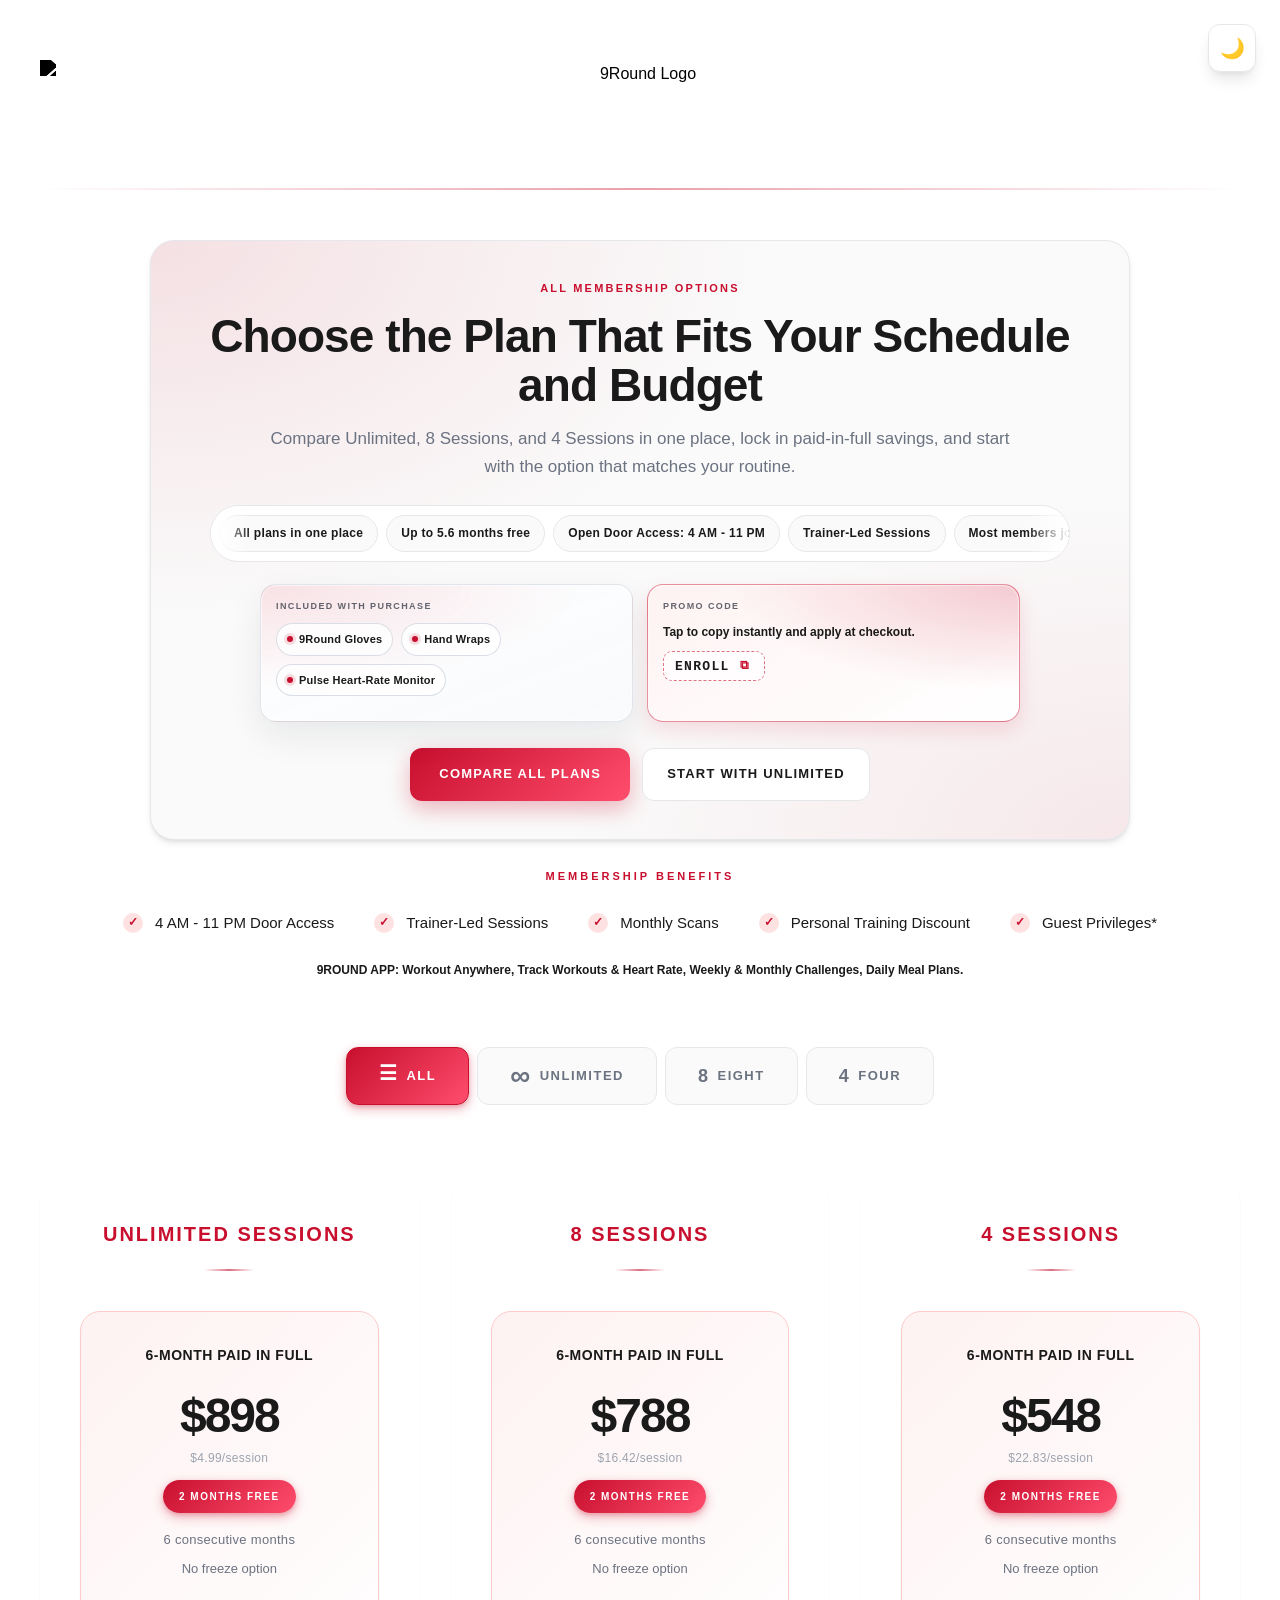
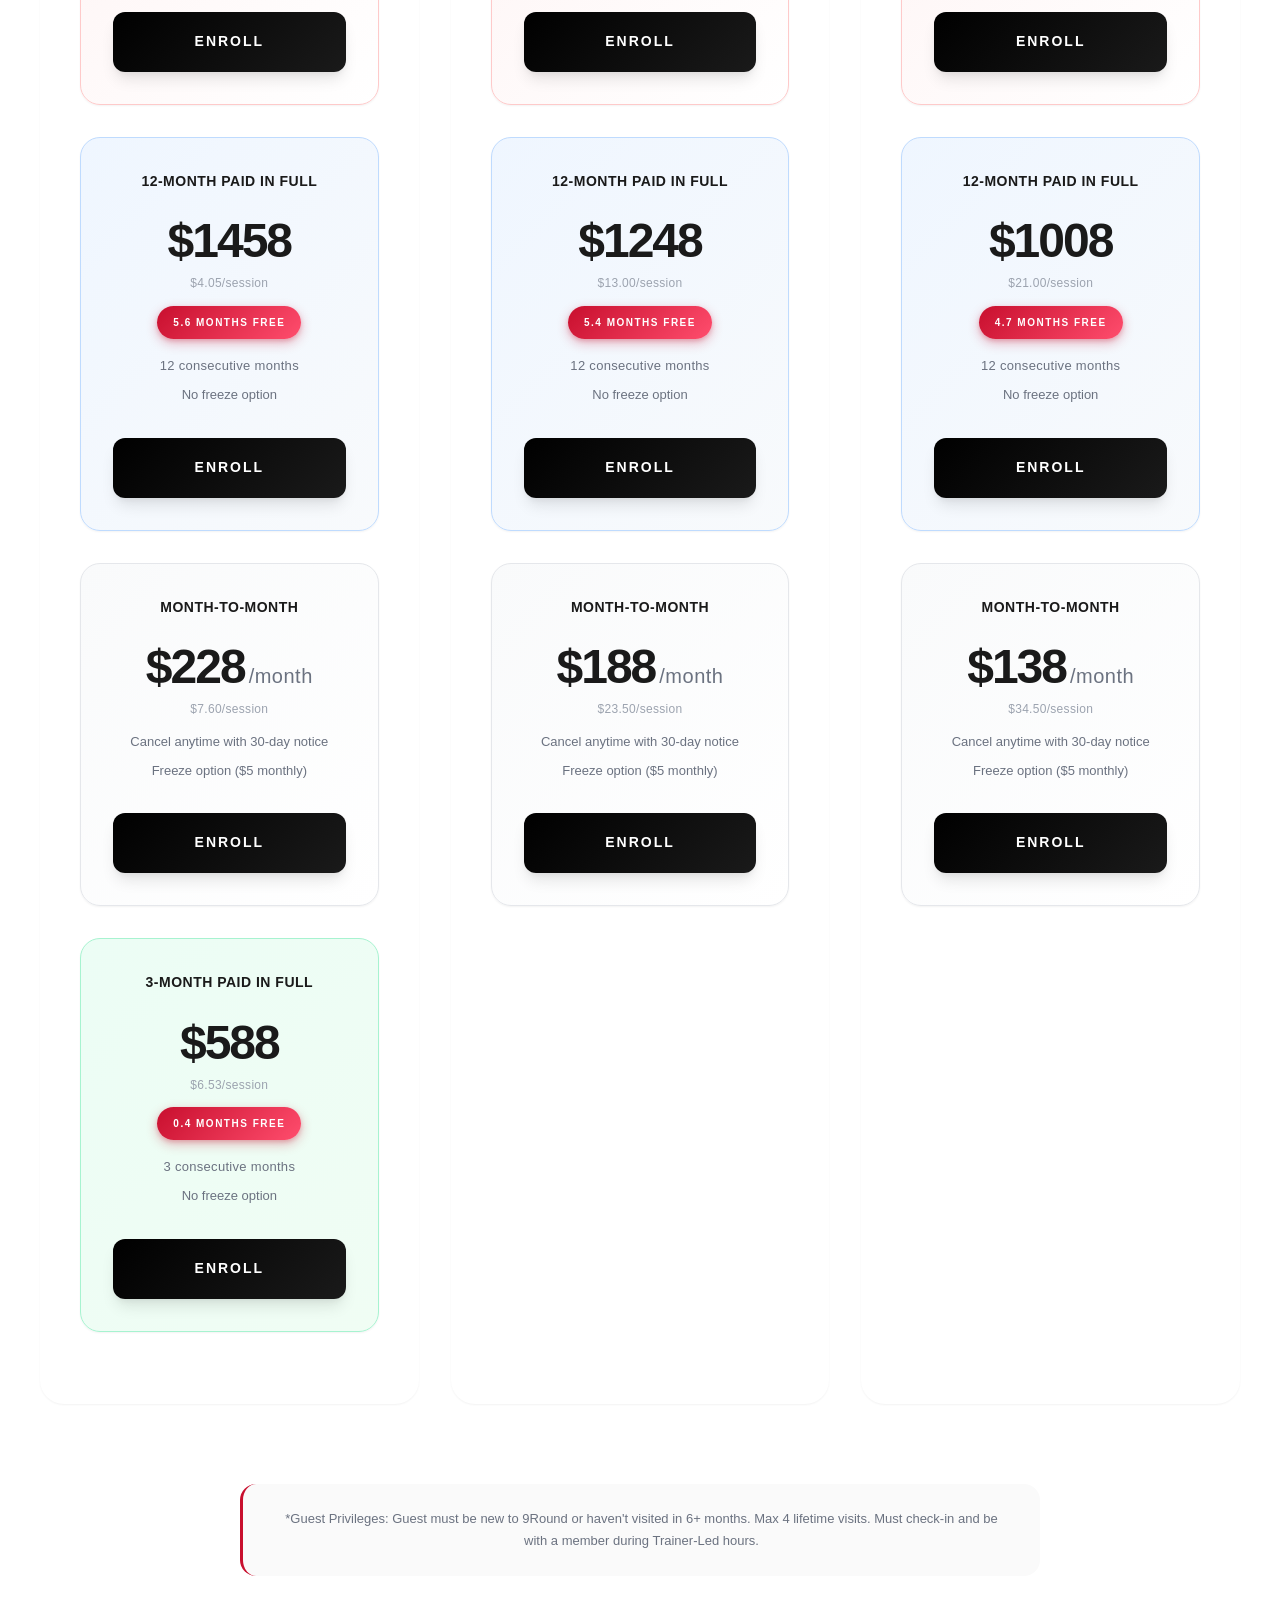
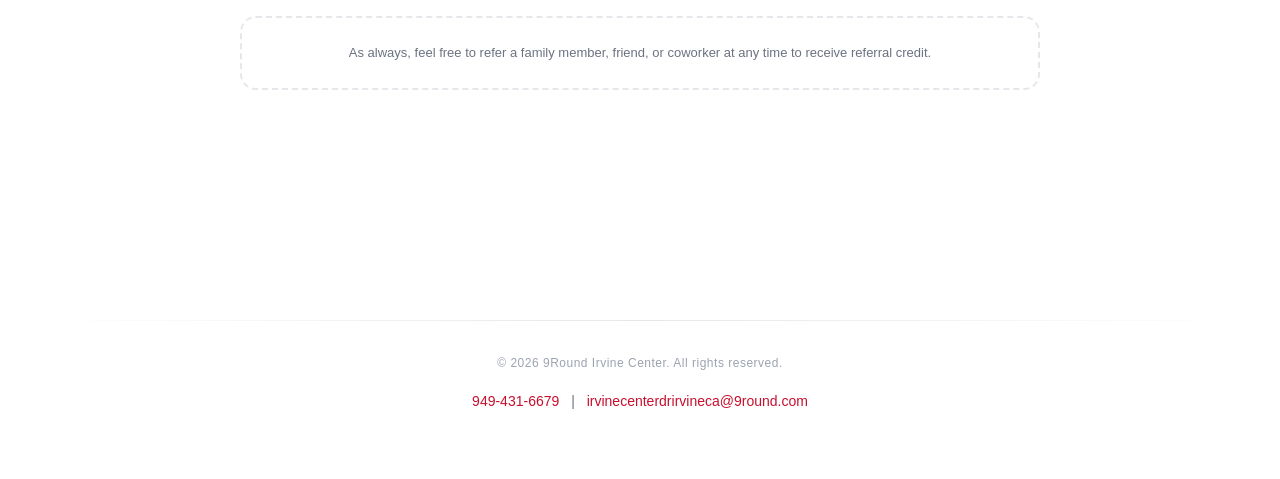
==== commit 28f5549b: "Add all-options hero section to main membership page" ====
--- a/index.html
+++ b/index.html
@@ -18,6 +18,55 @@
       <img src="images/9round-white-logo.png" alt="9Round Logo" class="logo">
     </div>
 
+    <section class="hero-conversion">
+      <p class="hero-eyebrow">ALL MEMBERSHIP OPTIONS</p>
+      <h1 class="hero-title">Choose the Plan That Fits Your Schedule and Budget</h1>
+      <p class="hero-subtitle">Compare Unlimited, 8 Sessions, and 4 Sessions in one place, lock in paid-in-full savings, and start with the option that matches your routine.</p>
+
+      <div class="hero-scroll-callouts" aria-label="Membership highlights">
+        <div class="hero-scroll-track">
+          <div class="hero-scroll-seq">
+            <span class="hero-scroll-item">All plans in one place</span>
+            <span class="hero-scroll-item">Up to 5.6 months free</span>
+            <span class="hero-scroll-item">Open Door Access: 4 AM - 11 PM</span>
+            <span class="hero-scroll-item">Trainer-Led Sessions</span>
+            <span class="hero-scroll-item">Most members join now to lock pricing</span>
+          </div>
+          <div class="hero-scroll-seq" aria-hidden="true">
+            <span class="hero-scroll-item">All plans in one place</span>
+            <span class="hero-scroll-item">Up to 5.6 months free</span>
+            <span class="hero-scroll-item">Open Door Access: 4 AM - 11 PM</span>
+            <span class="hero-scroll-item">Trainer-Led Sessions</span>
+            <span class="hero-scroll-item">Most members join now to lock pricing</span>
+          </div>
+        </div>
+      </div>
+
+      <div class="hero-meta-grid">
+        <div class="hero-meta-card hero-included-card">
+          <span class="hero-meta-label">Included With Purchase</span>
+          <div class="hero-item-tags">
+            <span>9Round Gloves</span>
+            <span>Hand Wraps</span>
+            <span>Pulse Heart-Rate Monitor</span>
+          </div>
+        </div>
+        <div class="hero-meta-card hero-promo-card promo-copy-card" role="button" tabindex="0" data-copy-code="ENROLL" aria-label="Click to copy promo code ENROLL">
+          <span class="hero-meta-label">Promo Code</span>
+          <p>Tap to copy instantly and apply at checkout.</p>
+          <div class="hero-promo-action">
+            <span class="hero-code-pill">ENROLL</span>
+          </div>
+          <span class="hero-copy-feedback" aria-live="polite"></span>
+        </div>
+      </div>
+
+      <div class="hero-cta-group">
+        <a class="hero-cta-button hero-cta-primary" href="#plan-filters">Compare All Plans</a>
+        <a class="hero-cta-button hero-cta-secondary" href="#unlimited-plan">Start with Unlimited</a>
+      </div>
+    </section>
+
     <div class="benefits-section">
       <ul class="benefits-list">
         <li>4 AM - 11 PM Door Access</li>
@@ -30,7 +79,7 @@
     </div>
 
     <!-- Pricing Filter Tabs -->
-    <div class="pricing-tabs">
+    <div class="pricing-tabs" id="plan-filters">
       <button class="pricing-tab active" data-filter="all">
         <span class="tab-icon">☰</span>
         <span class="tab-text">ALL</span>
@@ -49,9 +98,9 @@
       </button>
     </div>
 
-    <div class="pricing-grid">
+    <div class="pricing-grid" id="all-plans">
       <!-- Unlimited Sessions -->
-      <div class="pricing-tier" data-tier="unlimited">
+      <div class="pricing-tier" data-tier="unlimited" id="unlimited-plan">
         <h2 class="tier-title">UNLIMITED SESSIONS</h2>
         
         <div class="pricing-option pif-option">
@@ -617,6 +666,65 @@
           closeSavingsModal();
           showModal(url);
         }
+      });
+    })();
+
+    // Promo code copy interaction
+    (function() {
+      const promoCards = document.querySelectorAll('.promo-copy-card');
+      if (!promoCards.length) return;
+
+      async function writeToClipboard(text) {
+        if (navigator.clipboard && window.isSecureContext) {
+          await navigator.clipboard.writeText(text);
+          return;
+        }
+
+        const textarea = document.createElement('textarea');
+        textarea.value = text;
+        textarea.style.position = 'fixed';
+        textarea.style.opacity = '0';
+        textarea.style.left = '-9999px';
+        document.body.appendChild(textarea);
+        textarea.focus();
+        textarea.select();
+        document.execCommand('copy');
+        document.body.removeChild(textarea);
+      }
+
+      promoCards.forEach(card => {
+        const code = card.getAttribute('data-copy-code') || '';
+        const feedback = card.querySelector('.hero-copy-feedback');
+        let resetTimer;
+
+        const setState = (state, message) => {
+          card.classList.remove('is-copying', 'is-copied', 'is-copy-error');
+          if (state) card.classList.add(state);
+          if (feedback) feedback.textContent = message || '';
+        };
+
+        const copyCode = async () => {
+          if (!code) return;
+          clearTimeout(resetTimer);
+          setState('is-copying', 'Copying code...');
+
+          try {
+            await writeToClipboard(code);
+            setState('is-copied', 'Copied! Paste ENROLL at checkout.');
+            resetTimer = setTimeout(() => setState('', ''), 1800);
+          } catch (error) {
+            setState('is-copy-error', 'Copy failed. Please copy ENROLL manually.');
+            resetTimer = setTimeout(() => setState('', ''), 2200);
+          }
+        };
+
+        card.addEventListener('click', copyCode);
+        card.addEventListener('keydown', function(event) {
+          if (event.key === 'Enter' || event.key === ' ') {
+            event.preventDefault();
+            copyCode();
+          }
+        });
       });
     })();
 
@@ -709,5 +817,3 @@
   </script>
 </body>
 </html>
-
-
--- a/styles.css
+++ b/styles.css
@@ -152,6 +152,453 @@
   filter: none;
 }
 
+/* Unlimited Hero Conversion Section */
+.hero-conversion {
+  margin: -10px auto 42px;
+  max-width: 980px;
+  text-align: center;
+  padding: 38px 34px;
+  border-radius: 24px;
+  border: 1px solid var(--border-color);
+  background:
+    radial-gradient(140% 140% at 0% 0%, rgba(200, 15, 46, 0.11) 0%, transparent 45%),
+    radial-gradient(120% 120% at 100% 100%, rgba(200, 15, 46, 0.08) 0%, transparent 48%),
+    var(--bg-secondary);
+  box-shadow: var(--shadow);
+  animation: fadeInUp 0.8s cubic-bezier(0.4, 0, 0.2, 1) 0.12s both;
+}
+
+.hero-eyebrow {
+  color: var(--accent-red);
+  text-transform: uppercase;
+  letter-spacing: 2.2px;
+  font-size: 11px;
+  font-weight: 800;
+  margin-bottom: 14px;
+}
+
+.hero-title {
+  font-size: clamp(30px, 4.4vw, 46px);
+  line-height: 1.08;
+  letter-spacing: -0.02em;
+  font-weight: 900;
+  max-width: 860px;
+  margin: 0 auto 14px;
+}
+
+.hero-subtitle {
+  max-width: 760px;
+  margin: 0 auto;
+  color: var(--text-secondary);
+  font-size: 17px;
+  line-height: 1.65;
+}
+
+.hero-scroll-callouts {
+  margin: 24px auto 22px;
+  max-width: 860px;
+  border: 1px solid var(--border-color);
+  border-radius: 999px;
+  background: var(--bg-primary);
+  overflow: hidden;
+  position: relative;
+}
+
+.hero-scroll-callouts::before,
+.hero-scroll-callouts::after {
+  content: '';
+  position: absolute;
+  top: 0;
+  bottom: 0;
+  width: 42px;
+  pointer-events: none;
+  z-index: 2;
+}
+
+.hero-scroll-callouts::before {
+  left: 0;
+  background: linear-gradient(90deg, var(--bg-primary), transparent);
+}
+
+.hero-scroll-callouts::after {
+  right: 0;
+  background: linear-gradient(270deg, var(--bg-primary), transparent);
+}
+
+.hero-scroll-track {
+  width: max-content;
+  display: flex;
+  align-items: center;
+  animation: heroTicker 26s linear infinite;
+}
+
+.hero-scroll-seq {
+  display: flex;
+  align-items: center;
+  gap: 8px;
+  padding: 9px 8px;
+}
+
+.hero-scroll-item {
+  white-space: nowrap;
+  font-size: 12px;
+  font-weight: 700;
+  letter-spacing: 0.3px;
+  color: var(--text-primary);
+  border-radius: 999px;
+  border: 1px solid var(--border-color);
+  background: var(--bg-secondary);
+  padding: 7px 14px;
+}
+
+.hero-scroll-callouts:hover .hero-scroll-track {
+  animation-play-state: paused;
+}
+
+.hero-meta-grid {
+  display: grid;
+  grid-template-columns: repeat(2, minmax(0, 1fr));
+  gap: 14px;
+  max-width: 760px;
+  margin: 0 auto 26px;
+}
+
+.hero-meta-card {
+  position: relative;
+  border-radius: 16px;
+  border: 1px solid rgba(148, 163, 184, 0.25);
+  background: linear-gradient(160deg, rgba(255, 255, 255, 0.95) 0%, rgba(250, 250, 250, 0.9) 100%);
+  box-shadow: 0 14px 34px rgba(15, 23, 42, 0.08);
+  padding: 14px 15px;
+  text-align: left;
+  backdrop-filter: blur(8px);
+  -webkit-backdrop-filter: blur(8px);
+  transition: transform 0.3s cubic-bezier(0.4, 0, 0.2, 1), box-shadow 0.3s cubic-bezier(0.4, 0, 0.2, 1), border-color 0.3s cubic-bezier(0.4, 0, 0.2, 1);
+}
+
+.hero-meta-card::before {
+  content: '';
+  position: absolute;
+  inset: 0;
+  border-radius: inherit;
+  pointer-events: none;
+  border: 1px solid rgba(255, 255, 255, 0.5);
+}
+
+.hero-meta-card:hover {
+  transform: translateY(-2px);
+  box-shadow: 0 18px 38px rgba(15, 23, 42, 0.12);
+}
+
+.hero-included-card {
+  background:
+    radial-gradient(160% 140% at 0% 0%, rgba(200, 15, 46, 0.12) 0%, transparent 54%),
+    linear-gradient(160deg, rgba(255, 255, 255, 0.96) 0%, rgba(248, 250, 252, 0.94) 100%);
+}
+
+.hero-item-tags {
+  display: flex;
+  flex-wrap: wrap;
+  gap: 8px;
+}
+
+.hero-item-tags span {
+  display: inline-flex;
+  align-items: center;
+  gap: 6px;
+  padding: 6px 10px;
+  border-radius: 999px;
+  border: 1px solid rgba(148, 163, 184, 0.35);
+  background: rgba(255, 255, 255, 0.85);
+  color: var(--text-primary);
+  font-size: 11px;
+  font-weight: 700;
+  letter-spacing: 0.2px;
+}
+
+.hero-item-tags span::before {
+  content: '';
+  width: 6px;
+  height: 6px;
+  border-radius: 50%;
+  background: var(--accent-red);
+  box-shadow: 0 0 0 3px rgba(200, 15, 46, 0.14);
+}
+
+.hero-meta-label {
+  display: block;
+  font-size: 9px;
+  font-weight: 900;
+  letter-spacing: 1.4px;
+  text-transform: uppercase;
+  color: rgba(17, 24, 39, 0.65);
+  margin-bottom: 9px;
+}
+
+.hero-meta-card p {
+  margin: 0;
+  font-size: 12px;
+  font-weight: 700;
+  color: var(--text-primary);
+  line-height: 1.55;
+}
+
+.hero-promo-card {
+  border-color: rgba(200, 15, 46, 0.45);
+  background:
+    radial-gradient(140% 140% at 100% 0%, rgba(200, 15, 46, 0.2) 0%, transparent 55%),
+    linear-gradient(150deg, rgba(254, 242, 242, 0.95) 0%, rgba(255, 255, 255, 0.94) 100%);
+  cursor: pointer;
+  position: relative;
+  overflow: hidden;
+  transition: transform 0.25s cubic-bezier(0.4, 0, 0.2, 1), box-shadow 0.25s cubic-bezier(0.4, 0, 0.2, 1), border-color 0.25s cubic-bezier(0.4, 0, 0.2, 1);
+  box-shadow: 0 8px 20px rgba(200, 15, 46, 0.12);
+  animation: promoPulse 2.2s ease-in-out infinite;
+}
+
+.hero-promo-card::after {
+  content: '';
+  position: absolute;
+  inset: 0;
+  background: linear-gradient(120deg, transparent 20%, rgba(255, 255, 255, 0.35) 50%, transparent 80%);
+  transform: translateX(-140%);
+  transition: transform 0.6s ease;
+}
+
+.hero-promo-card:hover,
+.hero-promo-card:focus-visible {
+  transform: translateY(-2px);
+  border-color: var(--accent-red);
+  box-shadow: 0 12px 26px rgba(200, 15, 46, 0.2);
+}
+
+.hero-promo-card:hover::after,
+.hero-promo-card:focus-visible::after {
+  transform: translateX(140%);
+}
+
+.hero-promo-card:focus-visible {
+  outline: 3px solid var(--accent-red);
+  outline-offset: 3px;
+}
+
+.hero-promo-action {
+  margin-top: 10px;
+  display: flex;
+  align-items: center;
+  justify-content: flex-start;
+  gap: 10px;
+}
+
+.hero-copy-feedback {
+  display: block;
+  min-height: 18px;
+  margin-top: 8px;
+  font-size: 10px;
+  font-weight: 700;
+  letter-spacing: 0.2px;
+  color: rgba(71, 85, 105, 0.95);
+}
+
+.hero-code-pill {
+  display: inline-flex;
+  align-items: center;
+  gap: 9px;
+  border-radius: 9px;
+  border: 1px dashed rgba(200, 15, 46, 0.58);
+  padding: 7px 11px;
+  margin: 0;
+  font-size: 13px;
+  font-weight: 900;
+  line-height: 1;
+  letter-spacing: 1.3px;
+  color: var(--text-primary);
+  background: rgba(255, 255, 255, 0.75);
+  font-family: ui-monospace, SFMono-Regular, Menlo, Monaco, Consolas, "Liberation Mono", monospace;
+}
+
+.hero-code-pill::after {
+  content: "⧉";
+  display: inline-flex;
+  align-items: center;
+  justify-content: center;
+  width: 14px;
+  height: 14px;
+  font-size: 12px;
+  font-weight: 900;
+  line-height: 1;
+  color: var(--accent-red);
+  transform: none;
+}
+
+.hero-promo-card.is-copying {
+  border-color: #f59e0b;
+  animation: none;
+}
+
+.hero-promo-card.is-copying .hero-copy-feedback {
+  color: #b45309;
+}
+
+.hero-promo-card.is-copied {
+  border-color: #10b981;
+  background: linear-gradient(135deg, rgba(16, 185, 129, 0.14) 0%, var(--bg-primary) 100%);
+  animation: promoPop 0.42s ease;
+}
+
+.hero-promo-card.is-copied .hero-copy-feedback {
+  color: #047857;
+}
+
+.hero-promo-card.is-copied .hero-code-pill::after {
+  content: "✓";
+  display: inline-flex;
+  align-items: center;
+  justify-content: center;
+  width: 14px;
+  height: 14px;
+  font-size: 12px;
+  font-weight: 900;
+  line-height: 1;
+  color: #047857;
+  transform: none;
+}
+
+.hero-promo-card.is-copy-error {
+  border-color: #ef4444;
+  animation: none;
+}
+
+.hero-promo-card.is-copy-error .hero-copy-feedback {
+  color: #b91c1c;
+}
+
+@keyframes heroTicker {
+  from {
+    transform: translateX(0);
+  }
+  to {
+    transform: translateX(-50%);
+  }
+}
+
+@keyframes promoPulse {
+  0%, 100% {
+    box-shadow: 0 8px 20px rgba(200, 15, 46, 0.12);
+  }
+  50% {
+    box-shadow: 0 12px 28px rgba(200, 15, 46, 0.25);
+  }
+}
+
+@keyframes promoPop {
+  0% {
+    transform: scale(0.98);
+  }
+  65% {
+    transform: scale(1.02);
+  }
+  100% {
+    transform: scale(1);
+  }
+}
+
+@media (prefers-reduced-motion: reduce) {
+  .hero-scroll-track,
+  .hero-promo-card,
+  .hero-promo-card.is-copied {
+    animation: none;
+  }
+
+  .hero-scroll-track {
+    transform: none;
+  }
+}
+
+.hero-cta-group {
+  display: flex;
+  justify-content: center;
+  flex-wrap: wrap;
+  gap: 12px;
+}
+
+.hero-cta-button {
+  display: inline-flex;
+  align-items: center;
+  justify-content: center;
+  min-width: 220px;
+  padding: 14px 24px;
+  border-radius: 12px;
+  text-decoration: none;
+  font-size: 13px;
+  font-weight: 800;
+  text-transform: uppercase;
+  letter-spacing: 1.2px;
+  transition: transform 0.25s cubic-bezier(0.4, 0, 0.2, 1), box-shadow 0.25s cubic-bezier(0.4, 0, 0.2, 1), background-color 0.25s cubic-bezier(0.4, 0, 0.2, 1), color 0.25s cubic-bezier(0.4, 0, 0.2, 1);
+}
+
+.hero-cta-primary {
+  color: #ffffff;
+  background: linear-gradient(135deg, var(--accent-red) 0%, #ff4d6d 100%);
+  box-shadow: 0 8px 22px rgba(200, 15, 46, 0.3);
+}
+
+.hero-cta-secondary {
+  color: var(--text-primary);
+  background: var(--bg-primary);
+  border: 1px solid var(--border-color);
+}
+
+.hero-cta-button:hover {
+  transform: translateY(-2px);
+}
+
+.hero-cta-primary:hover {
+  box-shadow: 0 12px 24px rgba(200, 15, 46, 0.36);
+}
+
+[data-theme="dark"] .hero-conversion {
+  background:
+    radial-gradient(140% 140% at 0% 0%, rgba(255, 77, 109, 0.24) 0%, transparent 45%),
+    radial-gradient(120% 120% at 100% 100%, rgba(255, 77, 109, 0.18) 0%, transparent 48%),
+    var(--bg-secondary);
+}
+
+[data-theme="dark"] .hero-meta-card {
+  border-color: rgba(100, 116, 139, 0.5);
+  background: linear-gradient(160deg, rgba(24, 24, 27, 0.92) 0%, rgba(15, 23, 42, 0.88) 100%);
+  box-shadow: 0 16px 36px rgba(0, 0, 0, 0.45);
+}
+
+[data-theme="dark"] .hero-meta-card::before {
+  border-color: rgba(255, 255, 255, 0.08);
+}
+
+[data-theme="dark"] .hero-meta-label {
+  color: rgba(226, 232, 240, 0.74);
+}
+
+[data-theme="dark"] .hero-item-tags span {
+  border-color: rgba(100, 116, 139, 0.55);
+  background: rgba(15, 23, 42, 0.75);
+}
+
+[data-theme="dark"] .hero-promo-card {
+  border-color: rgba(255, 77, 109, 0.65);
+  background:
+    radial-gradient(140% 140% at 100% 0%, rgba(255, 77, 109, 0.3) 0%, transparent 55%),
+    linear-gradient(155deg, rgba(69, 10, 26, 0.86) 0%, rgba(15, 23, 42, 0.9) 100%);
+}
+
+[data-theme="dark"] .hero-copy-feedback {
+  color: rgba(203, 213, 225, 0.94);
+}
+
+[data-theme="dark"] .hero-code-pill {
+  border-color: rgba(255, 77, 109, 0.72);
+  background: rgba(15, 23, 42, 0.66);
+}
+
 /* Premium Benefits Section */
 .benefits-section {
   margin-bottom: 65px;
@@ -424,8 +871,17 @@
   width: 100%;
 }
 
+.pricing-grid.single-plan-grid {
+  grid-template-columns: 1fr;
+  max-width: 1200px;
+  margin-left: auto;
+  margin-right: auto;
+  justify-items: center;
+  width: 100%;
+}
+
 .pricing-tier {
-  border: 1px solid var(--tier-border);
+  border: none;
   border-radius: 24px;
   padding: 40px;
   background-color: var(--bg-primary);
@@ -445,6 +901,36 @@
   max-width: 100%;
 }
 
+.pricing-grid.single-plan-grid .pricing-tier {
+  max-width: 1100px;
+  margin: 0 auto;
+  display: grid;
+  grid-template-columns: repeat(2, minmax(0, 1fr));
+  gap: 32px;
+  align-items: stretch;
+  width: 100%;
+  justify-self: center;
+}
+
+.pricing-grid.single-plan-grid .tier-title {
+  grid-column: 1 / -1;
+  margin-bottom: 8px;
+}
+
+.pricing-grid.single-plan-grid .pricing-option {
+  margin-bottom: 0;
+  width: 100%;
+  min-width: 0;
+  padding: 32px 24px;
+  height: 100%;
+  display: flex;
+  flex-direction: column;
+}
+
+.pricing-grid.single-plan-grid .pricing-option .enroll-button {
+  margin-top: auto;
+}
+
 .pricing-tier.filtered-tier {
   max-width: 1100px !important;
   margin: 0 auto;
@@ -494,7 +980,6 @@
 .pricing-tier:hover {
   transform: translateY(-12px);
   box-shadow: var(--shadow-xl);
-  border-color: var(--accent-red);
 }
 
 .pricing-tier:hover::before {
@@ -502,13 +987,11 @@
 }
 
 [data-theme="dark"] .pricing-tier {
-  border-color: var(--tier-border);
   box-shadow: var(--shadow);
 }
 
 [data-theme="dark"] .pricing-tier:hover {
   box-shadow: var(--shadow-xl);
-  border-color: var(--accent-red);
 }
 
 .tier-title {
@@ -1414,6 +1897,83 @@
     height: 70px;
   }
 
+  .hero-conversion {
+    margin: -8px auto 30px;
+    padding: 30px 20px;
+    border-radius: 18px;
+  }
+
+  .hero-eyebrow {
+    font-size: 10px;
+    letter-spacing: 2px;
+    margin-bottom: 10px;
+  }
+
+  .hero-title {
+    font-size: clamp(26px, 7vw, 36px);
+    margin-bottom: 12px;
+  }
+
+  .hero-subtitle {
+    font-size: 15px;
+    line-height: 1.6;
+  }
+
+  .hero-scroll-callouts {
+    margin: 18px auto 18px;
+  }
+
+  .hero-scroll-callouts::before,
+  .hero-scroll-callouts::after {
+    width: 26px;
+  }
+
+  .hero-scroll-seq {
+    gap: 6px;
+    padding: 8px 6px;
+  }
+
+  .hero-scroll-item {
+    font-size: 11px;
+    padding: 7px 12px;
+  }
+
+  .hero-meta-grid {
+    grid-template-columns: 1fr;
+    gap: 10px;
+    margin-bottom: 20px;
+  }
+
+  .hero-meta-card {
+    padding: 11px 12px;
+  }
+
+  .hero-item-tags span {
+    font-size: 10px;
+    padding: 5px 9px;
+  }
+
+  .hero-meta-card p {
+    font-size: 12px;
+  }
+
+  .hero-copy-feedback {
+    min-height: 16px;
+    font-size: 10px;
+  }
+
+  .hero-cta-group {
+    gap: 10px;
+  }
+
+  .hero-cta-button {
+    width: 100%;
+    min-width: 0;
+    padding: 13px 18px;
+    font-size: 12px;
+    letter-spacing: 1px;
+  }
+
   .benefits-section {
     padding: 0;
     margin-bottom: 35px;
@@ -1506,6 +2066,19 @@
     width: 100%;
   }
 
+  .pricing-grid.single-plan-grid .pricing-tier {
+    grid-template-columns: 1fr;
+    gap: 24px;
+    max-width: 100%;
+    width: 100%;
+    padding: 32px 24px;
+  }
+
+  .pricing-grid.single-plan-grid .pricing-option {
+    margin-bottom: 0;
+    padding: 32px 24px;
+  }
+
   .pricing-tier {
     padding: 32px 24px;
     border-radius: 20px;
@@ -1815,6 +2388,37 @@
 @media (max-width: 480px) {
   .logo {
     height: 60px;
+  }
+
+  .hero-conversion {
+    margin-top: -6px;
+    padding: 24px 16px;
+  }
+
+  .hero-title {
+    font-size: 26px;
+  }
+
+  .hero-subtitle {
+    font-size: 14px;
+  }
+
+  .hero-scroll-callouts {
+    border-radius: 14px;
+  }
+
+  .hero-scroll-item {
+    font-size: 10px;
+    padding: 6px 10px;
+  }
+
+  .hero-meta-label {
+    font-size: 9px;
+  }
+
+  .hero-code-pill {
+    font-size: 11px;
+    padding: 6px 9px;
   }
 
   .benefits-section {
@@ -1887,6 +2491,16 @@
     max-width: 100% !important;
   }
 
+  .pricing-grid.single-plan-grid .pricing-tier {
+    grid-template-columns: 1fr;
+    gap: 20px;
+    padding: 24px 20px;
+  }
+
+  .pricing-grid.single-plan-grid .pricing-option {
+    padding: 24px 20px;
+  }
+
   .pricing-tier.filtered-tier .pricing-option {
     margin-bottom: 20px;
   }
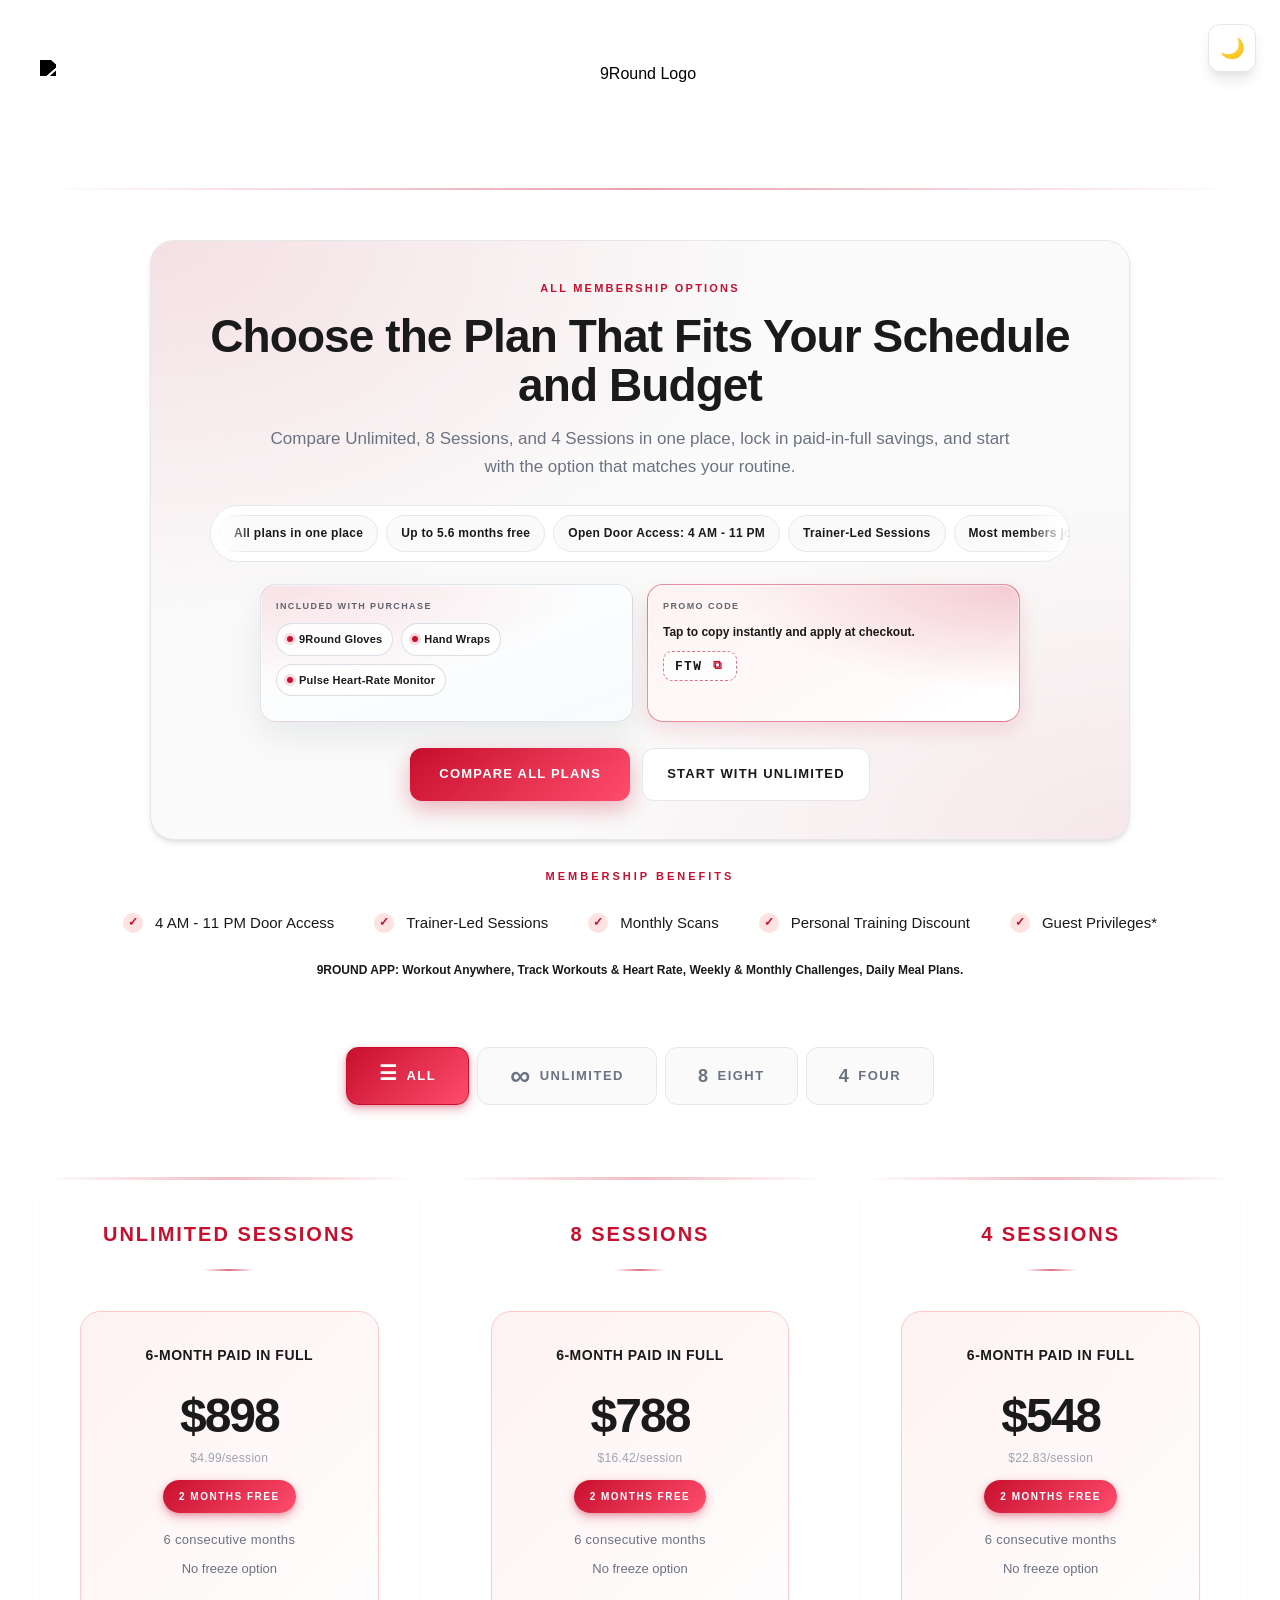
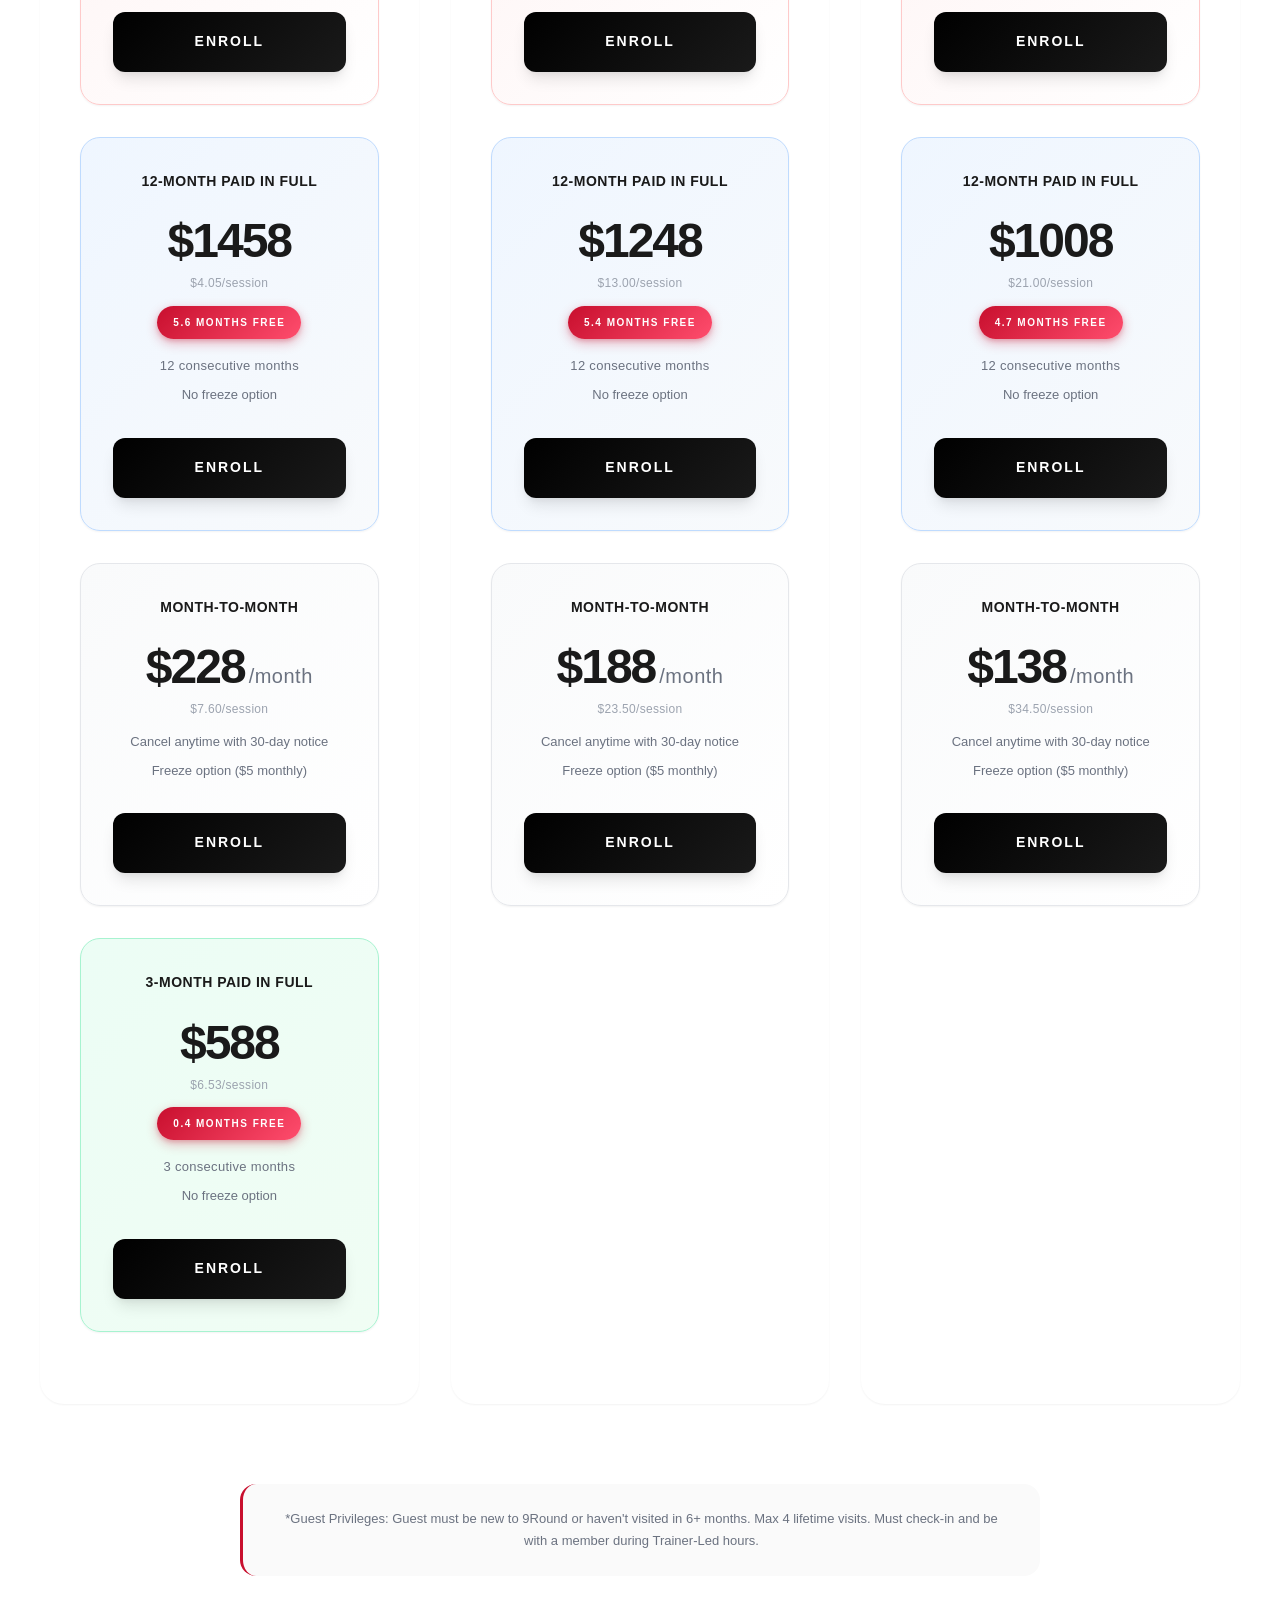
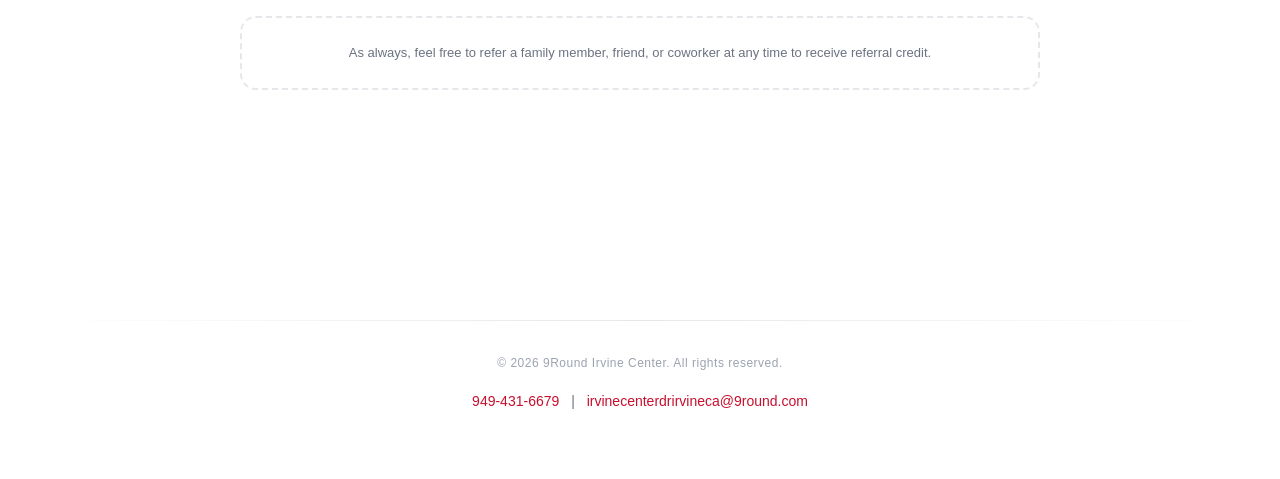
==== commit 47dddc65: "Set promo code to FTW and keep ENROLL button labels" ====
--- a/index.html
+++ b/index.html
@@ -51,11 +51,11 @@
             <span>Pulse Heart-Rate Monitor</span>
           </div>
         </div>
-        <div class="hero-meta-card hero-promo-card promo-copy-card" role="button" tabindex="0" data-copy-code="ENROLL" aria-label="Click to copy promo code ENROLL">
+        <div class="hero-meta-card hero-promo-card promo-copy-card" role="button" tabindex="0" data-copy-code="FTW" aria-label="Click to copy promo code FTW">
           <span class="hero-meta-label">Promo Code</span>
           <p>Tap to copy instantly and apply at checkout.</p>
           <div class="hero-promo-action">
-            <span class="hero-code-pill">ENROLL</span>
+            <span class="hero-code-pill">FTW</span>
           </div>
           <span class="hero-copy-feedback" aria-live="polite"></span>
         </div>
@@ -710,10 +710,10 @@
 
           try {
             await writeToClipboard(code);
-            setState('is-copied', 'Copied! Paste ENROLL at checkout.');
+            setState('is-copied', 'Copied! Paste FTW at checkout.');
             resetTimer = setTimeout(() => setState('', ''), 1800);
           } catch (error) {
-            setState('is-copy-error', 'Copy failed. Please copy ENROLL manually.');
+            setState('is-copy-error', 'Copy failed. Please copy FTW manually.');
             resetTimer = setTimeout(() => setState('', ''), 2200);
           }
         };
--- a/styles.css
+++ b/styles.css
@@ -973,25 +973,12 @@
   right: 0;
   height: 3px;
   background: linear-gradient(90deg, transparent, var(--accent-red), transparent);
-  opacity: 0;
+  opacity: 0.28;
   transition: opacity 0.4s cubic-bezier(0.4, 0, 0.2, 1);
-}
-
-.pricing-tier:hover {
-  transform: translateY(-12px);
-  box-shadow: var(--shadow-xl);
-}
-
-.pricing-tier:hover::before {
-  opacity: 1;
 }
 
 [data-theme="dark"] .pricing-tier {
   box-shadow: var(--shadow);
-}
-
-[data-theme="dark"] .pricing-tier:hover {
-  box-shadow: var(--shadow-xl);
 }
 
 .tier-title {
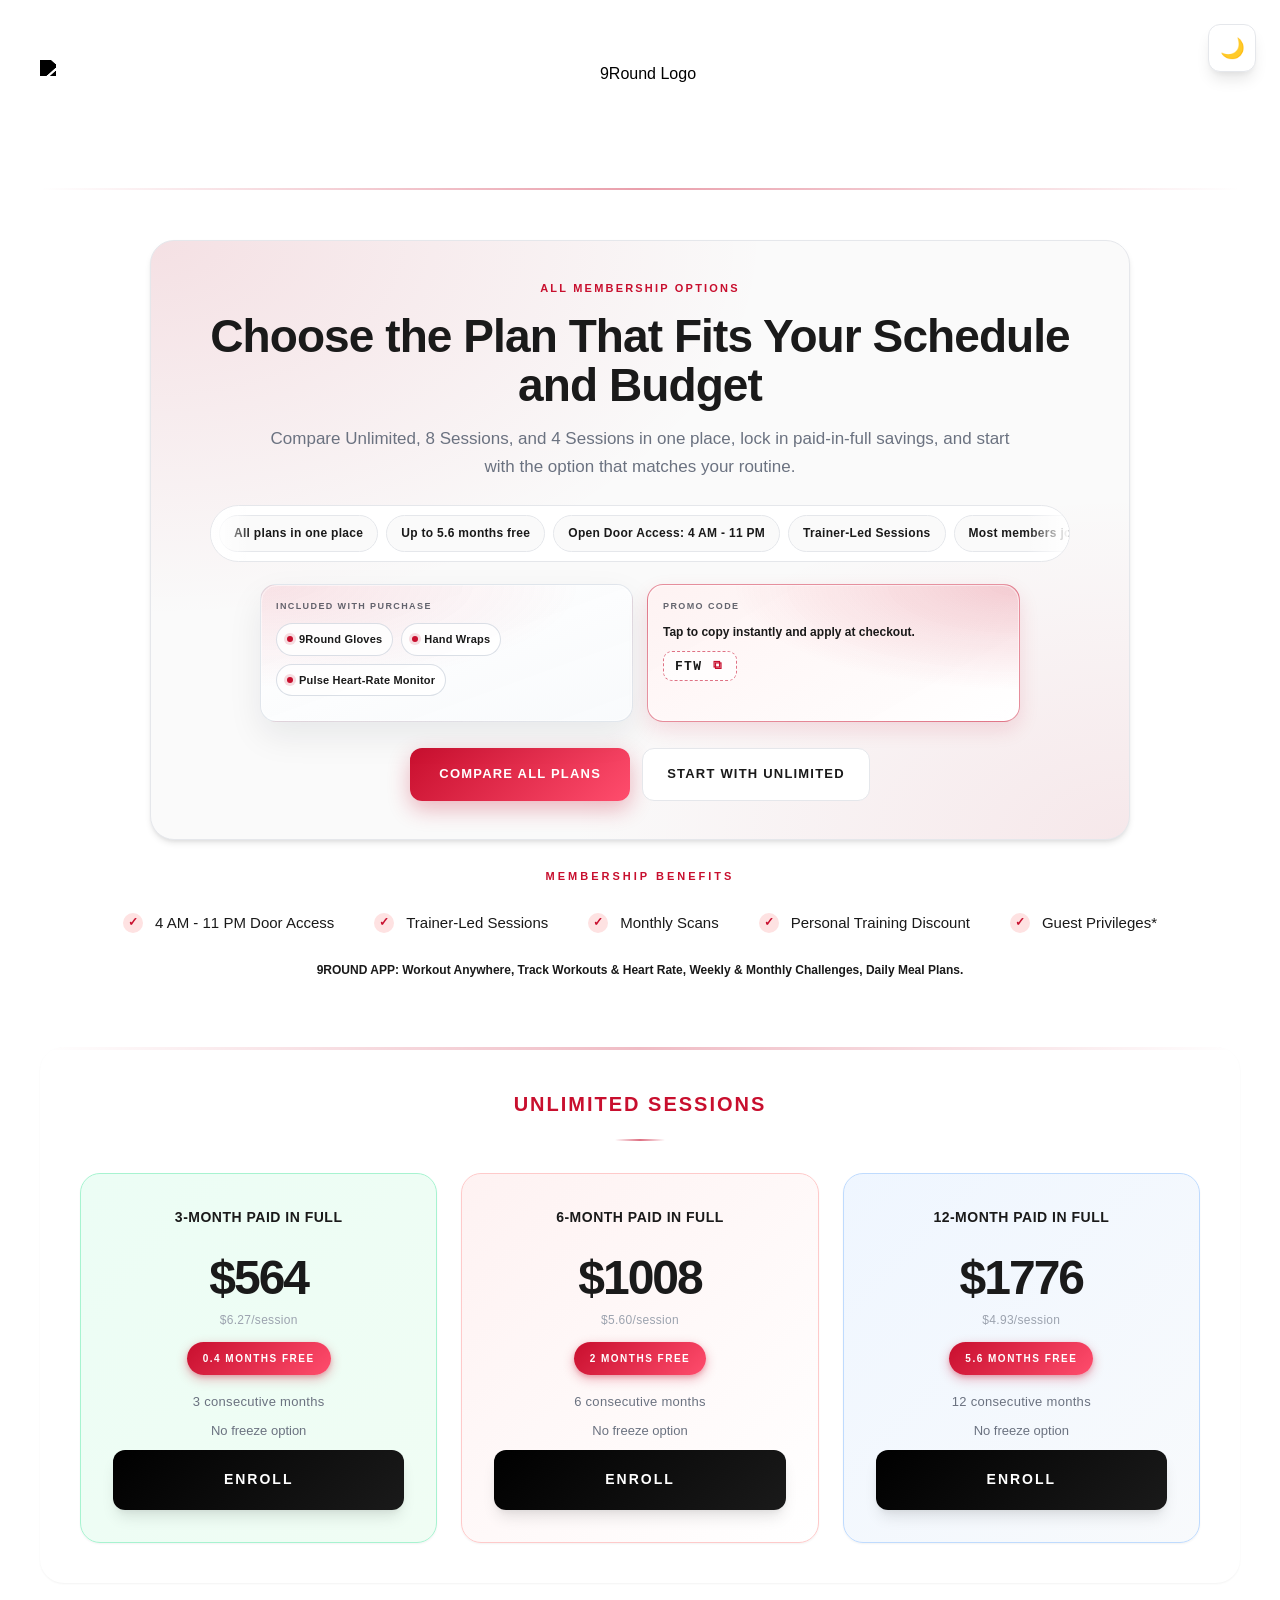
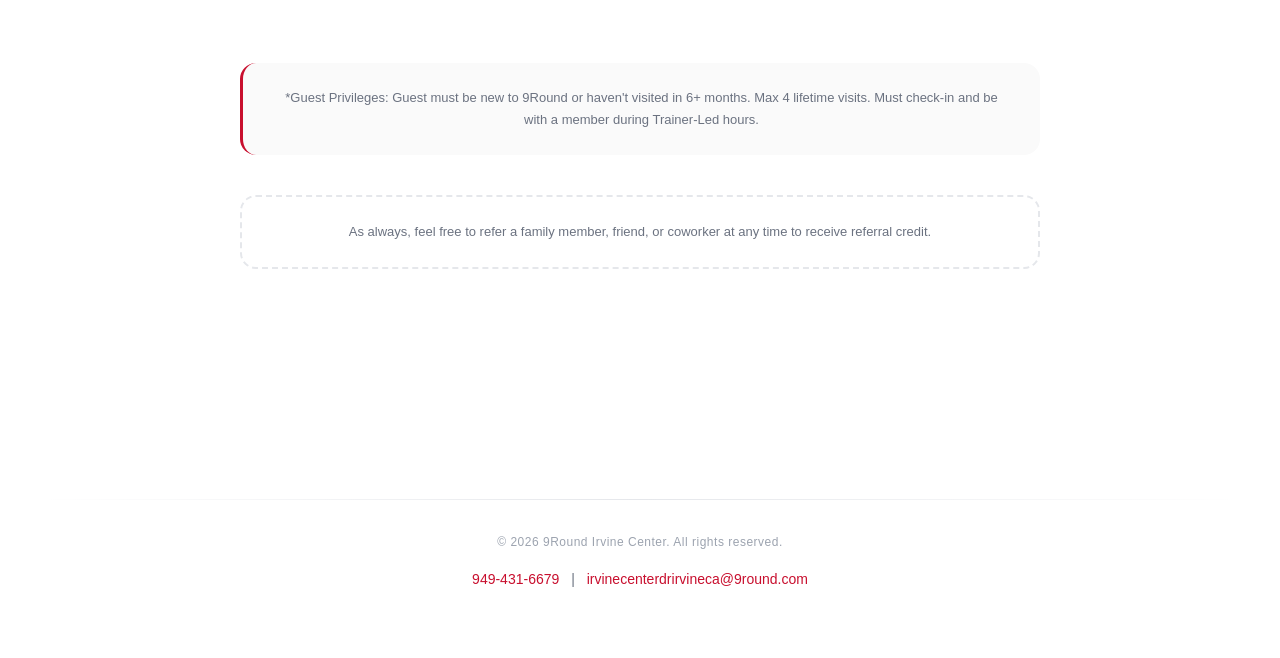
==== commit bf55abec: "Simplify enroll plans to updated PIF options" ====
--- a/index.html
+++ b/index.html
@@ -62,7 +62,7 @@
       </div>
 
       <div class="hero-cta-group">
-        <a class="hero-cta-button hero-cta-primary" href="#plan-filters">Compare All Plans</a>
+        <a class="hero-cta-button hero-cta-primary" href="#all-plans">Compare All Plans</a>
         <a class="hero-cta-button hero-cta-secondary" href="#unlimited-plan">Start with Unlimited</a>
       </div>
     </section>
@@ -78,36 +78,26 @@
       </ul>
     </div>
 
-    <!-- Pricing Filter Tabs -->
-    <div class="pricing-tabs" id="plan-filters">
-      <button class="pricing-tab active" data-filter="all">
-        <span class="tab-icon">☰</span>
-        <span class="tab-text">ALL</span>
-      </button>
-      <button class="pricing-tab" data-filter="unlimited">
-        <span class="tab-icon">∞</span>
-        <span class="tab-text">UNLIMITED</span>
-      </button>
-      <button class="pricing-tab" data-filter="eight">
-        <span class="tab-icon">8</span>
-        <span class="tab-text">EIGHT</span>
-      </button>
-      <button class="pricing-tab" data-filter="four">
-        <span class="tab-icon">4</span>
-        <span class="tab-text">FOUR</span>
-      </button>
-    </div>
-
-    <div class="pricing-grid" id="all-plans">
+    <div class="pricing-grid pif-grid" id="all-plans">
       <!-- Unlimited Sessions -->
-      <div class="pricing-tier" data-tier="unlimited" id="unlimited-plan">
+      <div class="pricing-tier pif-unlimited-tier" data-tier="unlimited" id="unlimited-plan">
         <h2 class="tier-title">UNLIMITED SESSIONS</h2>
-        
+
+        <div class="pricing-option pif-option pif-option-3mo">
+          <h3 class="option-title">3-Month Paid In Full</h3>
+          <div class="price">$564</div>
+          <div class="price-per-session">$6.27/session</div>
+          <div class="highlight-badge" data-pif="564" data-monthly="228" data-tier="Unlimited" data-enroll-url="https://app.clubready.com/JoinUs/9261/522220" data-months="3">0.4 MONTHS FREE</div>
+          <p class="price-note">3 consecutive months</p>
+          <p class="option-note">No freeze option</p>
+          <a href="#" class="enroll-button" data-url="https://app.clubready.com/JoinUs/9261/522220">ENROLL</a>
+        </div>
+
         <div class="pricing-option pif-option">
           <h3 class="option-title">6-Month Paid In Full</h3>
-          <div class="price">$898</div>
-          <div class="price-per-session">$4.99/session</div>
-          <div class="highlight-badge" data-pif="898" data-monthly="228" data-tier="Unlimited" data-enroll-url="https://www.clubready.com/JoinUs/9261/516774" data-months="6">2 MONTHS FREE</div>
+          <div class="price">$1008</div>
+          <div class="price-per-session">$5.60/session</div>
+          <div class="highlight-badge" data-pif="1008" data-monthly="228" data-tier="Unlimited" data-enroll-url="https://www.clubready.com/JoinUs/9261/516774" data-months="6">2 MONTHS FREE</div>
           <p class="price-note">6 consecutive months</p>
           <p class="option-note">No freeze option</p>
           <a href="#" class="enroll-button" data-url="https://www.clubready.com/JoinUs/9261/516774">ENROLL</a>
@@ -115,99 +105,12 @@
 
         <div class="pricing-option pif-option pif-option-12mo">
           <h3 class="option-title">12-Month Paid In Full</h3>
-          <div class="price">$1458</div>
-          <div class="price-per-session">$4.05/session</div>
-          <div class="highlight-badge" data-pif="1458" data-monthly="228" data-tier="Unlimited" data-enroll-url="https://app.clubready.com/JoinUs/9261/516777" data-months="12">5.6 MONTHS FREE</div>
+          <div class="price">$1776</div>
+          <div class="price-per-session">$4.93/session</div>
+          <div class="highlight-badge" data-pif="1776" data-monthly="228" data-tier="Unlimited" data-enroll-url="https://app.clubready.com/JoinUs/9261/516777" data-months="12">5.6 MONTHS FREE</div>
           <p class="price-note">12 consecutive months</p>
           <p class="option-note">No freeze option</p>
           <a href="#" class="enroll-button" data-url="https://app.clubready.com/JoinUs/9261/516777">ENROLL</a>
-        </div>
-
-        <div class="pricing-option monthly-option">
-          <h3 class="option-title">Month-to-Month</h3>
-          <div class="price">$228<span class="price-period">/month</span></div>
-          <div class="price-per-session">$7.60/session</div>
-          <p class="option-note">Cancel anytime with 30-day notice</p>
-          <p class="option-note">Freeze option ($5 monthly)</p>
-          <a href="#" class="enroll-button" data-url="https://app.clubready.com/JoinUs/9261/520974">ENROLL</a>
-        </div>
-
-        <div class="pricing-option pif-option pif-option-3mo">
-          <h3 class="option-title">3-Month Paid In Full</h3>
-          <div class="price">$588</div>
-          <div class="price-per-session">$6.53/session</div>
-          <div class="highlight-badge" data-pif="588" data-monthly="228" data-tier="Unlimited" data-enroll-url="https://app.clubready.com/JoinUs/9261/522220" data-months="3">0.4 MONTHS FREE</div>
-          <p class="price-note">3 consecutive months</p>
-          <p class="option-note">No freeze option</p>
-          <a href="#" class="enroll-button" data-url="https://app.clubready.com/JoinUs/9261/522220">ENROLL</a>
-        </div>
-      </div>
-
-      <!-- 8 Sessions -->
-      <div class="pricing-tier" data-tier="eight">
-        <h2 class="tier-title">8 SESSIONS</h2>
-        
-        <div class="pricing-option pif-option">
-          <h3 class="option-title">6-Month Paid In Full</h3>
-          <div class="price">$788</div>
-          <div class="price-per-session">$16.42/session</div>
-          <div class="highlight-badge" data-pif="788" data-monthly="188" data-tier="8 Sessions" data-enroll-url="https://app.clubready.com/JoinUs/9261/558503">2 MONTHS FREE</div>
-          <p class="price-note">6 consecutive months</p>
-          <p class="option-note">No freeze option</p>
-          <a href="#" class="enroll-button" data-url="https://app.clubready.com/JoinUs/9261/558503">ENROLL</a>
-        </div>
-
-        <div class="pricing-option pif-option pif-option-12mo">
-          <h3 class="option-title">12-Month Paid In Full</h3>
-          <div class="price">$1248</div>
-          <div class="price-per-session">$13.00/session</div>
-          <div class="highlight-badge" data-pif="1248" data-monthly="188" data-tier="8 Sessions" data-enroll-url="https://app.clubready.com/JoinUs/9261/550856" data-months="12">5.4 MONTHS FREE</div>
-          <p class="price-note">12 consecutive months</p>
-          <p class="option-note">No freeze option</p>
-          <a href="#" class="enroll-button" data-url="https://app.clubready.com/JoinUs/9261/550856">ENROLL</a>
-        </div>
-
-        <div class="pricing-option monthly-option">
-          <h3 class="option-title">Month-to-Month</h3>
-          <div class="price">$188<span class="price-period">/month</span></div>
-          <div class="price-per-session">$23.50/session</div>
-          <p class="option-note">Cancel anytime with 30-day notice</p>
-          <p class="option-note">Freeze option ($5 monthly)</p>
-          <a href="#" class="enroll-button" data-url="https://app.clubready.com/JoinUs/9261/544039">ENROLL</a>
-        </div>
-      </div>
-
-      <!-- 4 Sessions -->
-      <div class="pricing-tier" data-tier="four">
-        <h2 class="tier-title">4 SESSIONS</h2>
-        
-        <div class="pricing-option pif-option">
-          <h3 class="option-title">6-Month Paid In Full</h3>
-          <div class="price">$548</div>
-          <div class="price-per-session">$22.83/session</div>
-          <div class="highlight-badge" data-pif="548" data-monthly="138" data-tier="4 Sessions" data-enroll-url="https://app.clubready.com/JoinUs/9261/558501">2 MONTHS FREE</div>
-          <p class="price-note">6 consecutive months</p>
-          <p class="option-note">No freeze option</p>
-          <a href="#" class="enroll-button" data-url="https://app.clubready.com/JoinUs/9261/558501">ENROLL</a>
-        </div>
-
-        <div class="pricing-option pif-option pif-option-12mo">
-          <h3 class="option-title">12-Month Paid In Full</h3>
-          <div class="price">$1008</div>
-          <div class="price-per-session">$21.00/session</div>
-          <div class="highlight-badge" data-pif="1008" data-monthly="138" data-tier="4 Sessions" data-enroll-url="https://app.clubready.com/JoinUs/9261/558487" data-months="12">4.7 MONTHS FREE</div>
-          <p class="price-note">12 consecutive months</p>
-          <p class="option-note">No freeze option</p>
-          <a href="#" class="enroll-button" data-url="https://app.clubready.com/JoinUs/9261/558487">ENROLL</a>
-        </div>
-
-        <div class="pricing-option monthly-option">
-          <h3 class="option-title">Month-to-Month</h3>
-          <div class="price">$138<span class="price-period">/month</span></div>
-          <div class="price-per-session">$34.50/session</div>
-          <p class="option-note">Cancel anytime with 30-day notice</p>
-          <p class="option-note">Freeze option ($5 monthly)</p>
-          <a href="#" class="enroll-button" data-url="https://app.clubready.com/JoinUs/9261/558485">ENROLL</a>
         </div>
       </div>
     </div>
@@ -745,6 +648,7 @@
     // Sticky tabs on scroll
     (function() {
       const pricingTabs = document.querySelector('.pricing-tabs');
+      if (!pricingTabs) return;
       let lastScrollTop = 0;
       
       function handleScroll() {
@@ -768,6 +672,7 @@
       const tabs = document.querySelectorAll('.pricing-tab');
       const tiers = document.querySelectorAll('.pricing-tier');
       const pricingGrid = document.querySelector('.pricing-grid');
+      if (!tabs.length || !tiers.length || !pricingGrid) return;
       
       tabs.forEach(tab => {
         tab.addEventListener('click', function() {
--- a/styles.css
+++ b/styles.css
@@ -862,6 +862,39 @@
   transition: grid-template-columns 0.4s cubic-bezier(0.4, 0, 0.2, 1);
 }
 
+.pricing-grid.pif-grid {
+  grid-template-columns: 1fr;
+  justify-items: center;
+  max-width: 1200px;
+  margin-left: auto;
+  margin-right: auto;
+}
+
+.pricing-grid.pif-grid .pricing-tier.pif-unlimited-tier {
+  max-width: 100%;
+  width: 100%;
+  display: grid;
+  grid-template-columns: repeat(3, minmax(0, 1fr));
+  gap: 24px;
+  align-items: stretch;
+}
+
+.pricing-grid.pif-grid .pricing-tier.pif-unlimited-tier .tier-title {
+  grid-column: 1 / -1;
+  margin-bottom: 8px;
+}
+
+.pricing-grid.pif-grid .pricing-tier.pif-unlimited-tier .pricing-option {
+  margin-bottom: 0;
+  height: 100%;
+  display: flex;
+  flex-direction: column;
+}
+
+.pricing-grid.pif-grid .pricing-tier.pif-unlimited-tier .pricing-option .enroll-button {
+  margin-top: auto;
+}
+
 .pricing-grid.filtered {
   grid-template-columns: 1fr;
   max-width: 1200px;
@@ -2053,6 +2086,15 @@
     width: 100%;
   }
 
+  .pricing-grid.pif-grid .pricing-tier.pif-unlimited-tier {
+    grid-template-columns: 1fr;
+    gap: 20px;
+  }
+
+  .pricing-grid.pif-grid .pricing-tier.pif-unlimited-tier .tier-title {
+    margin-bottom: 6px;
+  }
+
   .pricing-grid.single-plan-grid .pricing-tier {
     grid-template-columns: 1fr;
     gap: 24px;
@@ -2325,6 +2367,18 @@
 }
 
 @media (min-width: 769px) and (max-width: 1024px) {
+  .pricing-grid.pif-grid .pricing-tier.pif-unlimited-tier {
+    grid-template-columns: repeat(2, minmax(0, 1fr));
+    gap: 20px;
+  }
+
+  .pricing-grid.pif-grid .pricing-tier.pif-unlimited-tier .pricing-option:nth-of-type(3) {
+    grid-column: 1 / -1;
+    max-width: 420px;
+    width: 100%;
+    justify-self: center;
+  }
+
   .pricing-grid {
     grid-template-columns: repeat(2, 1fr);
   }
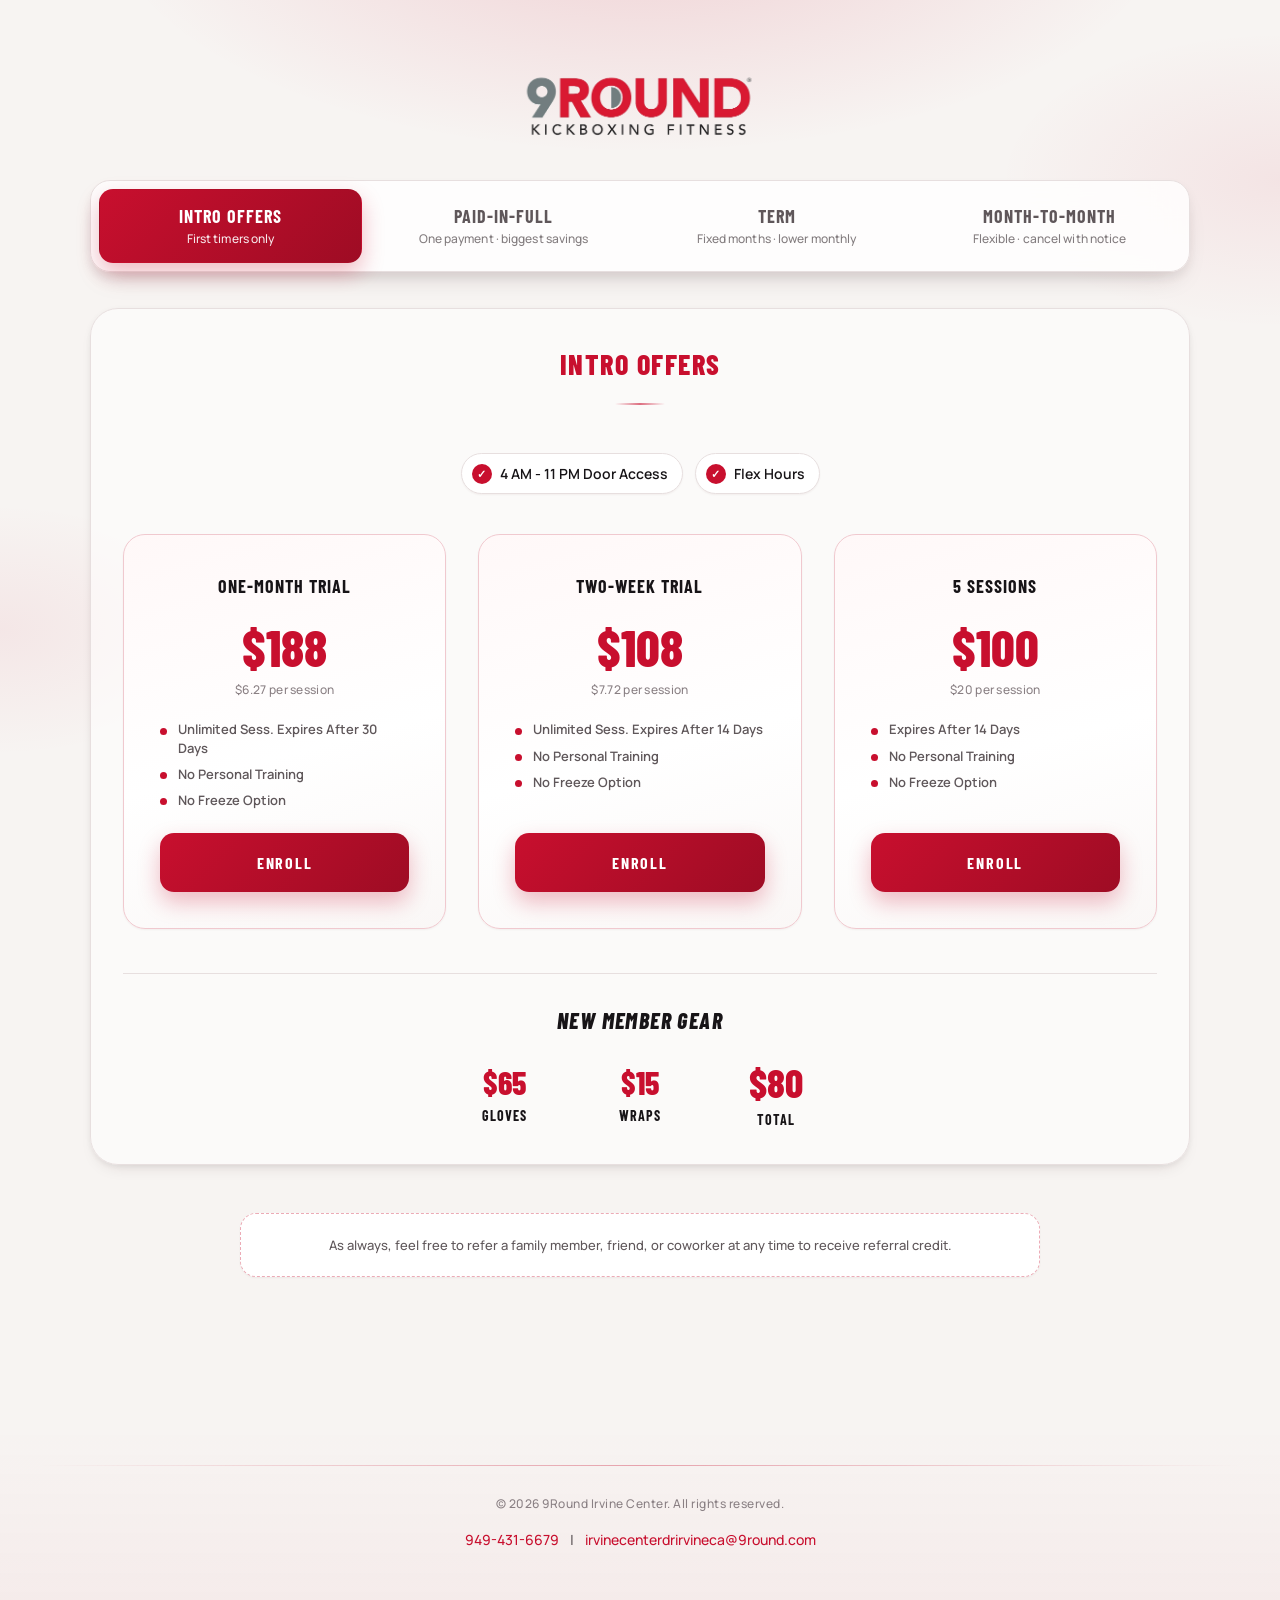
==== commit 8952db22: "Align enroll with renew layout and add Intro Offers. Bring over the tabbed membership UI, first-time" ====
--- a/index.html
+++ b/index.html
@@ -7,116 +7,347 @@
   <link rel="icon" type="image/png" sizes="96x96" href="images/favicon-96x96.png">
   <link rel="icon" href="images/favicon.svg" type="image/svg+xml">
   <link rel="shortcut icon" href="images/favicon.ico" type="image/x-icon">
+  <link rel="preconnect" href="https://fonts.googleapis.com">
+  <link rel="preconnect" href="https://fonts.gstatic.com" crossorigin>
+  <link href="https://fonts.googleapis.com/css2?family=Barlow+Condensed:wght@600;700;800&family=Manrope:wght@400;500;600;700;800&display=swap" rel="stylesheet">
   <link rel="stylesheet" type="text/css" href="styles.css">
 </head>
 <body>
-  <button class="theme-toggle" aria-label="Toggle theme" title="Toggle light/dark mode">
-    <span class="theme-icon">🌙</span>
-  </button>
+  <div class="page-atmosphere" aria-hidden="true"></div>
   <div class="container">
     <div class="logo-container">
-      <img src="images/9round-white-logo.png" alt="9Round Logo" class="logo">
-    </div>
-
-    <section class="hero-conversion">
-      <p class="hero-eyebrow">ALL MEMBERSHIP OPTIONS</p>
-      <h1 class="hero-title">Choose the Plan That Fits Your Schedule and Budget</h1>
-      <p class="hero-subtitle">Compare Unlimited, 8 Sessions, and 4 Sessions in one place, lock in paid-in-full savings, and start with the option that matches your routine.</p>
-
-      <div class="hero-scroll-callouts" aria-label="Membership highlights">
-        <div class="hero-scroll-track">
-          <div class="hero-scroll-seq">
-            <span class="hero-scroll-item">All plans in one place</span>
-            <span class="hero-scroll-item">Up to 5.6 months free</span>
-            <span class="hero-scroll-item">Open Door Access: 4 AM - 11 PM</span>
-            <span class="hero-scroll-item">Trainer-Led Sessions</span>
-            <span class="hero-scroll-item">Most members join now to lock pricing</span>
-          </div>
-          <div class="hero-scroll-seq" aria-hidden="true">
-            <span class="hero-scroll-item">All plans in one place</span>
-            <span class="hero-scroll-item">Up to 5.6 months free</span>
-            <span class="hero-scroll-item">Open Door Access: 4 AM - 11 PM</span>
-            <span class="hero-scroll-item">Trainer-Led Sessions</span>
-            <span class="hero-scroll-item">Most members join now to lock pricing</span>
-          </div>
-        </div>
-      </div>
-
-      <div class="hero-meta-grid">
-        <div class="hero-meta-card hero-included-card">
-          <span class="hero-meta-label">Included With Purchase</span>
-          <div class="hero-item-tags">
-            <span>9Round Gloves</span>
-            <span>Hand Wraps</span>
-            <span>Pulse Heart-Rate Monitor</span>
-          </div>
-        </div>
-        <div class="hero-meta-card hero-promo-card promo-copy-card" role="button" tabindex="0" data-copy-code="FTW" aria-label="Click to copy promo code FTW">
-          <span class="hero-meta-label">Promo Code</span>
-          <p>Tap to copy instantly and apply at checkout.</p>
-          <div class="hero-promo-action">
-            <span class="hero-code-pill">FTW</span>
-          </div>
-          <span class="hero-copy-feedback" aria-live="polite"></span>
-        </div>
-      </div>
-
-      <div class="hero-cta-group">
-        <a class="hero-cta-button hero-cta-primary" href="#all-plans">Compare All Plans</a>
-        <a class="hero-cta-button hero-cta-secondary" href="#unlimited-plan">Start with Unlimited</a>
-      </div>
-    </section>
-
-    <div class="benefits-section">
-      <ul class="benefits-list">
-        <li>4 AM - 11 PM Door Access</li>
-        <li>Trainer-Led Sessions</li>
-        <li>Monthly Scans</li>
-        <li>Personal Training Discount</li>
-        <li>Guest Privileges*</li>
-        <li class="no-checkmark">9ROUND APP: Workout Anywhere, Track Workouts & Heart Rate, Weekly & Monthly Challenges, Daily Meal Plans.</li>
-      </ul>
-    </div>
-
-    <div class="pricing-grid pif-grid" id="all-plans">
-      <!-- Unlimited Sessions -->
-      <div class="pricing-tier pif-unlimited-tier" data-tier="unlimited" id="unlimited-plan">
-        <h2 class="tier-title">UNLIMITED SESSIONS</h2>
-
-        <div class="pricing-option pif-option pif-option-3mo">
-          <h3 class="option-title">3-Month Paid In Full</h3>
-          <div class="price">$564</div>
-          <div class="price-per-session">$6.27/session</div>
-          <div class="highlight-badge" data-pif="564" data-monthly="228" data-tier="Unlimited" data-enroll-url="https://app.clubready.com/JoinUs/9261/522220" data-months="3">0.4 MONTHS FREE</div>
-          <p class="price-note">3 consecutive months</p>
-          <p class="option-note">No freeze option</p>
-          <a href="#" class="enroll-button" data-url="https://app.clubready.com/JoinUs/9261/522220">ENROLL</a>
+      <img src="images/9round-kickboxing-logo.png" alt="9Round Kickboxing Fitness" class="logo">
+    </div>
+
+    <div class="pricing-tabs-wrap">
+      <div class="pricing-tabs" role="tablist" aria-label="Membership types">
+        <button class="pricing-tab active" type="button" role="tab" aria-selected="true" data-filter="intro">
+          <span class="tab-text">Intro Offers</span>
+          <span class="tab-desc">First timers only</span>
+        </button>
+        <button class="pricing-tab" type="button" role="tab" aria-selected="false" data-filter="pif">
+          <span class="tab-text">Paid-in-Full</span>
+          <span class="tab-desc">One payment · biggest savings</span>
+        </button>
+        <button class="pricing-tab" type="button" role="tab" aria-selected="false" data-filter="term">
+          <span class="tab-text">Term</span>
+          <span class="tab-desc">Fixed months · lower monthly</span>
+        </button>
+        <button class="pricing-tab" type="button" role="tab" aria-selected="false" data-filter="mtm">
+          <span class="tab-text">Month-to-Month</span>
+          <span class="tab-desc">Flexible · cancel with notice</span>
+        </button>
+      </div>
+    </div>
+
+    <div class="pricing-mobile-nav" aria-label="Membership types">
+      <div class="pricing-mobile-options" role="tablist">
+        <button class="pricing-mobile-option active" type="button" role="tab" aria-selected="true" data-filter="intro">
+          <span class="pricing-mobile-option-check" aria-hidden="true"></span>
+          <span class="pricing-mobile-option-copy">
+            <span class="pricing-mobile-option-title">Intro Offers</span>
+            <span class="pricing-mobile-option-desc">First timers only</span>
+          </span>
+        </button>
+        <button class="pricing-mobile-option" type="button" role="tab" aria-selected="false" data-filter="pif">
+          <span class="pricing-mobile-option-check" aria-hidden="true"></span>
+          <span class="pricing-mobile-option-copy">
+            <span class="pricing-mobile-option-title">Paid-in-Full</span>
+            <span class="pricing-mobile-option-desc">One payment · biggest savings</span>
+          </span>
+        </button>
+        <button class="pricing-mobile-option" type="button" role="tab" aria-selected="false" data-filter="term">
+          <span class="pricing-mobile-option-check" aria-hidden="true"></span>
+          <span class="pricing-mobile-option-copy">
+            <span class="pricing-mobile-option-title">Term</span>
+            <span class="pricing-mobile-option-desc">Fixed months · lower monthly rate</span>
+          </span>
+        </button>
+        <button class="pricing-mobile-option" type="button" role="tab" aria-selected="false" data-filter="mtm">
+          <span class="pricing-mobile-option-check" aria-hidden="true"></span>
+          <span class="pricing-mobile-option-copy">
+            <span class="pricing-mobile-option-title">Month-to-Month</span>
+            <span class="pricing-mobile-option-desc">Flexible · cancel with notice</span>
+          </span>
+        </button>
+      </div>
+    </div>
+
+    <div class="limited-offer-banner" id="limitedOfferBanner" role="status" hidden>
+      <span class="limited-offer-badge">25% OFF</span>
+      <span class="limited-offer-copy">
+        <span class="limited-offer-title">Limited Time Offer</span>
+        <span class="limited-offer-subtitle">On all Paid-in-Full memberships</span>
+      </span>
+    </div>
+
+    <div class="pricing-grid filtered">
+      <!-- Intro Offers -->
+      <div class="pricing-tier filtered-tier intro-tier" data-tier="intro">
+        <h2 class="tier-title">Intro Offers</h2>
+        <div class="benefits-section tier-benefits">
+          <ul class="benefits-list">
+            <li>4 AM - 11 PM Door Access</li>
+            <li>Flex Hours</li>
+          </ul>
+        </div>
+
+        <div class="pricing-option pif-option intro-option">
+          <h3 class="option-title">One-Month Trial</h3>
+          <div class="price">$188</div>
+          <div class="price-per-session">$6.27 per session</div>
+          <ul class="option-features">
+            <li>Unlimited Sess. Expires After 30 Days</li>
+            <li>No Personal Training</li>
+            <li>No Freeze Option</li>
+          </ul>
+          <a href="https://app.clubready.com/JoinUs/9261/620953" class="enroll-button" target="_blank" rel="noopener noreferrer">ENROLL</a>
+        </div>
+
+        <div class="pricing-option pif-option intro-option">
+          <h3 class="option-title">Two-Week Trial</h3>
+          <div class="price">$108</div>
+          <div class="price-per-session">$7.72 per session</div>
+          <ul class="option-features">
+            <li>Unlimited Sess. Expires After 14 Days</li>
+            <li>No Personal Training</li>
+            <li>No Freeze Option</li>
+          </ul>
+          <a href="https://app.clubready.com/JoinUs/9261/502498" class="enroll-button" target="_blank" rel="noopener noreferrer">ENROLL</a>
+        </div>
+
+        <div class="pricing-option pif-option intro-option option-span-center">
+          <h3 class="option-title">5 Sessions</h3>
+          <div class="price">$100</div>
+          <div class="price-per-session">$20 per session</div>
+          <ul class="option-features">
+            <li>Expires After 14 Days</li>
+            <li>No Personal Training</li>
+            <li>No Freeze Option</li>
+          </ul>
+          <a href="https://app.clubready.com/JoinUs/9261/639262" class="enroll-button" target="_blank" rel="noopener noreferrer">ENROLL</a>
+        </div>
+
+        <div class="intro-gear" aria-label="New member gear">
+          <h3 class="intro-gear-title">New Member Gear</h3>
+          <div class="intro-gear-items">
+            <div class="intro-gear-item">
+              <div class="intro-gear-price">$65</div>
+              <div class="intro-gear-label">Gloves</div>
+            </div>
+            <div class="intro-gear-item">
+              <div class="intro-gear-price">$15</div>
+              <div class="intro-gear-label">Wraps</div>
+            </div>
+            <div class="intro-gear-total">
+              <div class="intro-gear-price">$80</div>
+              <div class="intro-gear-label">Total</div>
+            </div>
+          </div>
+        </div>
+      </div>
+
+      <!-- Paid-in-Full -->
+      <div class="pricing-tier" data-tier="pif" style="display: none;">
+        <h2 class="tier-title">Unlimited Paid-in-Full Memberships</h2>
+        <div class="benefits-section tier-benefits">
+          <ul class="benefits-list">
+            <li>4 AM - 11 PM Door Access</li>
+            <li>Referral Credits</li>
+            <li>Personal Training Discount</li>
+            <li>Flex Hours</li>
+            <li>Monthly Scans</li>
+            <li>Guest Privileges*</li>
+            <li class="no-checkmark">9ROUND APP: Workout Anywhere, Track Workouts & Heart Rate, Weekly & Monthly Challenges.</li>
+          </ul>
+        </div>
+
+        <div class="pricing-option pif-option pif-option-12mo">
+          <h3 class="option-title">12-Month PIF</h3>
+          <div class="highlight-badge" data-pif="1692" data-monthly="228" data-tier="Unlimited" data-enroll-url="https://app.clubready.com/JoinUs/9261/585792" data-months="12">25% OFF</div>
+          <div class="price-original">$2256</div>
+          <div class="price">$1692</div>
+          <div class="price-per-session">$4.70 per session</div>
+          <ul class="option-features">
+            <li>12 Consecutive Months</li>
+            <li>12 Free Personal Training</li>
+            <li>No Freeze Option</li>
+          </ul>
+          <a href="https://app.clubready.com/JoinUs/9261/585792" class="enroll-button" target="_blank" rel="noopener noreferrer">ENROLL</a>
         </div>
 
         <div class="pricing-option pif-option">
-          <h3 class="option-title">6-Month Paid In Full</h3>
-          <div class="price">$1008</div>
-          <div class="price-per-session">$5.60/session</div>
-          <div class="highlight-badge" data-pif="1008" data-monthly="228" data-tier="Unlimited" data-enroll-url="https://www.clubready.com/JoinUs/9261/516774" data-months="6">2 MONTHS FREE</div>
-          <p class="price-note">6 consecutive months</p>
-          <p class="option-note">No freeze option</p>
-          <a href="#" class="enroll-button" data-url="https://www.clubready.com/JoinUs/9261/516774">ENROLL</a>
+          <h3 class="option-title">6-Month PIF</h3>
+          <div class="highlight-badge" data-pif="936" data-monthly="228" data-tier="Unlimited" data-enroll-url="https://app.clubready.com/JoinUs/9261/585791" data-months="6">25% OFF</div>
+          <div class="price-original">$1248</div>
+          <div class="price">$936</div>
+          <div class="price-per-session">$5.20 per session</div>
+          <ul class="option-features">
+            <li>6 Consecutive Months</li>
+            <li>6 Free Personal Training</li>
+            <li>No Freeze Option</li>
+          </ul>
+          <a href="https://app.clubready.com/JoinUs/9261/585791" class="enroll-button" target="_blank" rel="noopener noreferrer">ENROLL</a>
+        </div>
+
+        <div class="pricing-option pif-option pif-option-3mo option-span-center">
+          <h3 class="option-title">3-Month PIF</h3>
+          <div class="highlight-badge" data-pif="513" data-monthly="228" data-tier="Unlimited" data-enroll-url="https://app.clubready.com/JoinUs/9261/585790" data-months="3">25% OFF</div>
+          <div class="price-original">$684</div>
+          <div class="price">$513</div>
+          <div class="price-per-session">$5.70 per session</div>
+          <ul class="option-features">
+            <li>3 Consecutive Months</li>
+            <li>3 Free Personal Training</li>
+            <li>No Freeze Option</li>
+          </ul>
+          <a href="https://app.clubready.com/JoinUs/9261/585790" class="enroll-button" target="_blank" rel="noopener noreferrer">ENROLL</a>
+        </div>
+      </div>
+
+      <!-- Term -->
+      <div class="pricing-tier" data-tier="term" style="display: none;">
+        <h2 class="tier-title">Unlimited Term Memberships</h2>
+        <div class="benefits-section tier-benefits">
+          <ul class="benefits-list">
+            <li>4 AM - 11 PM Door Access</li>
+            <li>Referral Credits</li>
+            <li>Personal Training Discount</li>
+            <li>Flex Hours</li>
+            <li>Monthly Scans</li>
+            <li>Guest Privileges*</li>
+            <li class="no-checkmark">9ROUND APP: Workout Anywhere, Track Workouts & Heart Rate, Weekly & Monthly Challenges.</li>
+          </ul>
         </div>
 
         <div class="pricing-option pif-option pif-option-12mo">
-          <h3 class="option-title">12-Month Paid In Full</h3>
-          <div class="price">$1776</div>
-          <div class="price-per-session">$4.93/session</div>
-          <div class="highlight-badge" data-pif="1776" data-monthly="228" data-tier="Unlimited" data-enroll-url="https://app.clubready.com/JoinUs/9261/516777" data-months="12">5.6 MONTHS FREE</div>
-          <p class="price-note">12 consecutive months</p>
-          <p class="option-note">No freeze option</p>
-          <a href="#" class="enroll-button" data-url="https://app.clubready.com/JoinUs/9261/516777">ENROLL</a>
-        </div>
-      </div>
-    </div>
-
-    <div class="guest-note">
-      <p>*Guest Privileges: Guest must be new to 9Round or haven't visited in 6+ months. Max 4 lifetime visits. Must check-in and be with a member during Trainer-Led hours.</p>
+          <h3 class="option-title">12-Month Term</h3>
+          <div class="price">$188<span class="price-period">/MO.</span></div>
+          <div class="price-per-session">$6.27 per session</div>
+          <ul class="option-features">
+            <li>12 Consecutive Months</li>
+            <li>1 Free Personal Training per Month</li>
+            <li>No Freeze Option</li>
+          </ul>
+          <a href="https://app.clubready.com/JoinUs/9261/632682" class="enroll-button" target="_blank" rel="noopener noreferrer">ENROLL</a>
+        </div>
+
+        <div class="pricing-option pif-option">
+          <h3 class="option-title">6-Month Term</h3>
+          <div class="price">$208<span class="price-period">/MO.</span></div>
+          <div class="price-per-session">$6.93 per session</div>
+          <ul class="option-features">
+            <li>6 Consecutive Months</li>
+            <li>1 Free Personal Training per Month</li>
+            <li>No Freeze Option</li>
+          </ul>
+          <a href="https://app.clubready.com/JoinUs/9261/632681" class="enroll-button" target="_blank" rel="noopener noreferrer">ENROLL</a>
+        </div>
+
+        <div class="pricing-option pif-option pif-option-3mo option-span-center">
+          <h3 class="option-title">3-Month Term</h3>
+          <div class="price">$228<span class="price-period">/MO.</span></div>
+          <div class="price-per-session">$7.60 per session</div>
+          <ul class="option-features">
+            <li>3 Consecutive Months</li>
+            <li>1 Free Personal Training per Month</li>
+            <li>No Freeze Option</li>
+          </ul>
+          <a href="https://app.clubready.com/JoinUs/9261/632680" class="enroll-button" target="_blank" rel="noopener noreferrer">ENROLL</a>
+        </div>
+      </div>
+
+      <!-- Month-to-Month -->
+      <div class="pricing-tier" data-tier="mtm" style="display: none;">
+        <h2 class="tier-title">Month-to-Month Memberships</h2>
+        <div class="benefits-section tier-benefits">
+          <ul class="benefits-list">
+            <li>4 AM - 11 PM Door Access</li>
+            <li>Referral Credits</li>
+            <li>Personal Training Discount</li>
+            <li>Flex Hours</li>
+            <li>Monthly Scans</li>
+            <li>Guest Privileges*</li>
+            <li class="no-checkmark">9ROUND APP: Workout Anywhere, Track Workouts & Heart Rate, Weekly & Monthly Challenges.</li>
+          </ul>
+        </div>
+
+        <div class="pricing-option monthly-option">
+          <h3 class="option-title">Unlimited</h3>
+          <div class="option-promo" data-promo-code="UNLIMITED">
+            <span class="option-promo-label">Promo Code</span>
+            <span class="option-promo-value">UNLIMITED</span>
+            <button type="button" class="promo-copy-button" aria-label="Copy promo code UNLIMITED" title="Copy promo code">
+              <svg class="promo-copy-icon" viewBox="0 0 24 24" aria-hidden="true">
+                <path d="M9 9h11v11H9z"></path>
+                <path d="M4 4h11v2H6v9H4z"></path>
+              </svg>
+              <span class="promo-copy-text">Copy</span>
+            </button>
+          </div>
+          <div class="price">$188<span class="price-period">1ST MO.</span></div>
+          <div class="price-after">$228 /MO. AFTER</div>
+          <div class="price-per-session">$7.60 per session</div>
+          <ul class="option-features">
+            <li>Cancel With 30-Day Notice</li>
+            <li>1 Free Personal Training per Month</li>
+            <li>Freeze Option</li>
+          </ul>
+          <a href="https://app.clubready.com/JoinUs/9261/631998" class="enroll-button" target="_blank" rel="noopener noreferrer">ENROLL</a>
+        </div>
+
+        <div class="pricing-option monthly-option">
+          <h3 class="option-title">8 Sessions /Mo.</h3>
+          <div class="option-promo" data-promo-code="LIMITED">
+            <span class="option-promo-label">Promo Code</span>
+            <span class="option-promo-value">LIMITED</span>
+            <button type="button" class="promo-copy-button" aria-label="Copy promo code LIMITED" title="Copy promo code">
+              <svg class="promo-copy-icon" viewBox="0 0 24 24" aria-hidden="true">
+                <path d="M9 9h11v11H9z"></path>
+                <path d="M4 4h11v2H6v9H4z"></path>
+              </svg>
+              <span class="promo-copy-text">Copy</span>
+            </button>
+          </div>
+          <div class="price">$188<span class="price-period">1ST MO.</span></div>
+          <div class="price-after">$208 /MO. AFTER</div>
+          <div class="price-per-session">$26 per session</div>
+          <ul class="option-features">
+            <li>Cancel With 30-Day Notice</li>
+            <li>No Personal Training</li>
+            <li>Freeze Option</li>
+          </ul>
+          <a href="https://app.clubready.com/JoinUs/9261/632707" class="enroll-button" target="_blank" rel="noopener noreferrer">ENROLL</a>
+        </div>
+
+        <div class="pricing-option monthly-option option-span-center">
+          <h3 class="option-title">4 Sessions /Mo.</h3>
+          <div class="option-promo" data-promo-code="LIMITED">
+            <span class="option-promo-label">Promo Code</span>
+            <span class="option-promo-value">LIMITED</span>
+            <button type="button" class="promo-copy-button" aria-label="Copy promo code LIMITED" title="Copy promo code">
+              <svg class="promo-copy-icon" viewBox="0 0 24 24" aria-hidden="true">
+                <path d="M9 9h11v11H9z"></path>
+                <path d="M4 4h11v2H6v9H4z"></path>
+              </svg>
+              <span class="promo-copy-text">Copy</span>
+            </button>
+          </div>
+          <div class="price">$108<span class="price-period">1ST MO.</span></div>
+          <div class="price-after">$128 /MO. AFTER</div>
+          <div class="price-per-session">$32 per session</div>
+          <ul class="option-features">
+            <li>Cancel With 30-Day Notice</li>
+            <li>No Personal Training</li>
+            <li>Freeze Option</li>
+          </ul>
+          <a href="https://app.clubready.com/JoinUs/9261/632733" class="enroll-button" target="_blank" rel="noopener noreferrer">ENROLL</a>
+        </div>
+      </div>
+    </div>
+
+    <div class="guest-note" id="guestNote" hidden>
+      <p>*Guest Privileges: New guests or inactive 6+ months. Up to 4 visits. Check-in during Trainer-Led hours is required.</p>
     </div>
 
     <div class="referral-note">
@@ -135,45 +366,6 @@
     </div>
   </footer>
 
-  <!-- Enrollment Modal -->
-  <div id="enrollmentModal" class="modal">
-    <div class="modal-content">
-      <div class="modal-header">
-        <div class="modal-title-wrapper">
-          <h3 class="modal-title">
-            <span class="modal-title-line1">MEMBERSHIP</span>
-            <span class="modal-title-line2">ENROLLMENT</span>
-          </h3>
-        </div>
-        <div class="modal-header-actions">
-          <button class="modal-refresh" aria-label="Refresh content" title="Refresh content">
-            <span class="refresh-icon">↻</span>
-            <span class="refresh-text">Refresh</span>
-          </button>
-          <button class="modal-close" aria-label="Close modal">&times;</button>
-        </div>
-      </div>
-      <div class="modal-body">
-        <div class="modal-iframe-overlay">
-          <div class="modal-overlay-content">
-            <img src="images/favicon.svg" alt="9Round Logo" class="modal-overlay-logo">
-            <div class="modal-overlay-info">
-              <div class="modal-overlay-name">9Round Irvine Center</div>
-              <div class="modal-overlay-address">6610 Irvine Center Dr, Irvine, CA 92618</div>
-              <a href="tel:949-431-6679" class="modal-overlay-phone">949-431-6679</a>
-            </div>
-          </div>
-        </div>
-        <div class="modal-loader" id="modalLoader">
-          <div class="loader-spinner"></div>
-          <p class="loader-text">Loading...</p>
-          <button class="status-check-btn" style="display:none; margin-top: 20px; padding: 10px 20px; background: #dc2626; color: white; border: none; border-radius: 4px; cursor: pointer; font-size: 14px; font-weight: 600;">Check Status / Close</button>
-        </div>
-        <iframe id="enrollmentIframe" src="" frameborder="0"></iframe>
-      </div>
-    </div>
-  </div>
-
   <!-- Savings Modal -->
   <div id="savingsModal" class="modal">
     <div class="modal-content savings-modal-content">
@@ -200,294 +392,13 @@
             <strong id="savings-amount">$0</strong>
           </div>
           <div class="savings-note" id="savings-note-text">That's like getting 2 months FREE!</div>
-          <a href="#" class="enroll-button savings-modal-enroll" id="savings-enroll-button">ENROLL</a>
+          <a href="#" class="enroll-button savings-modal-enroll" id="savings-enroll-button" target="_blank" rel="noopener noreferrer">ENROLL</a>
         </div>
       </div>
     </div>
   </div>
 
   <script>
-    // Theme management
-    (function() {
-      const themeToggle = document.querySelector('.theme-toggle');
-      const themeIcon = document.querySelector('.theme-icon');
-      const html = document.documentElement;
-      
-      // Get saved theme or detect system preference
-      function getInitialTheme() {
-        const savedTheme = localStorage.getItem('theme');
-        if (savedTheme) {
-          return savedTheme;
-        }
-        return window.matchMedia('(prefers-color-scheme: dark)').matches ? 'dark' : 'light';
-      }
-      
-      // Apply theme
-      function setTheme(theme) {
-        html.setAttribute('data-theme', theme);
-        localStorage.setItem('theme', theme);
-        themeIcon.textContent = theme === 'dark' ? '☀️' : '🌙';
-      }
-      
-      // Initialize theme
-      setTheme(getInitialTheme());
-      
-      // Toggle theme on button click
-      themeToggle.addEventListener('click', () => {
-        const currentTheme = html.getAttribute('data-theme');
-        const newTheme = currentTheme === 'dark' ? 'light' : 'dark';
-        setTheme(newTheme);
-      });
-      
-      // Listen for system theme changes (optional)
-      window.matchMedia('(prefers-color-scheme: dark)').addEventListener('change', (e) => {
-        // Only auto-switch if user hasn't manually set a preference
-        if (!localStorage.getItem('theme')) {
-          setTheme(e.matches ? 'dark' : 'light');
-        }
-      });
-    })();
-
-    // Modal functionality
-    const modal = document.getElementById('enrollmentModal');
-    const modalIframe = document.getElementById('enrollmentIframe');
-    const modalClose = document.querySelector('.modal-close');
-    const modalRefresh = document.querySelector('.modal-refresh');
-    const modalLoader = document.getElementById('modalLoader');
-    const loaderText = modalLoader.querySelector('.loader-text');
-    const statusCheckBtn = modalLoader.querySelector('.status-check-btn');
-    let loaderTimeout;
-    let submissionTimeout;
-    let loadCheckInterval;
-    let lastIframeUrl = '';
-    let modalOpenTime = null;
-
-    function showModal(url) {
-      // Show loader immediately
-      modalLoader.style.display = 'flex';
-      modal.style.display = 'flex';
-      document.body.style.overflow = 'hidden'; // Prevent background scrolling
-      
-      // Reset loader text and hide status button
-      loaderText.textContent = 'Loading...';
-      statusCheckBtn.style.display = 'none';
-      
-      // Clear any existing timeouts/intervals
-      if (loaderTimeout) {
-        clearTimeout(loaderTimeout);
-        loaderTimeout = null;
-      }
-      if (submissionTimeout) {
-        clearTimeout(submissionTimeout);
-        submissionTimeout = null;
-      }
-      if (loadCheckInterval) {
-        clearInterval(loadCheckInterval);
-        loadCheckInterval = null;
-      }
-      
-      lastIframeUrl = url;
-      
-      // Track when modal was opened
-      modalOpenTime = Date.now();
-      
-      // Set iframe source
-      modalIframe.src = url;
-      
-      // Start periodic check for blocked/stuck iframe
-      let checkCount = 0;
-      loadCheckInterval = setInterval(() => {
-        checkCount++;
-        const timeSinceOpen = Date.now() - modalOpenTime;
-        
-        // After 30 seconds, always show status button (regardless of our loader state)
-        // This handles cases where ClubReady's form shows its own loading spinners
-        if (timeSinceOpen >= 30000) {
-          // Show status button if modal is still open
-          if (modal.style.display === 'flex') {
-            loaderText.textContent = 'The form may be taking longer than expected. If your order was submitted, please check your email for confirmation. You can close this window.';
-            showStatusCheckButton();
-            clearInterval(loadCheckInterval);
-            loadCheckInterval = null;
-          }
-        }
-      }, 1000); // Check every 1 second
-      
-      // Set a timeout that always shows status button after 30 seconds
-      // This ensures users can always close the modal, even if ClubReady's form is stuck
-      loaderTimeout = setTimeout(() => {
-        // Always show status button after 30 seconds if modal is still open
-        if (modal.style.display === 'flex') {
-          loaderText.textContent = 'The form may be taking longer than expected. If your order was submitted, please check your email for confirmation. You can close this window.';
-          showStatusCheckButton();
-          
-          // Clear the interval if timeout fires
-          if (loadCheckInterval) {
-            clearInterval(loadCheckInterval);
-            loadCheckInterval = null;
-          }
-        }
-      }, 30000); // 30 seconds
-    }
-
-    function closeModal() {
-      modal.style.display = 'none';
-      modalIframe.src = ''; // Clear iframe to stop loading
-      document.body.style.overflow = ''; // Restore scrolling
-      modalLoader.style.display = 'none'; // Hide loader
-      loaderText.textContent = 'Loading...';
-      statusCheckBtn.style.display = 'none';
-      
-      if (loaderTimeout) {
-        clearTimeout(loaderTimeout);
-        loaderTimeout = null;
-      }
-      if (submissionTimeout) {
-        clearTimeout(submissionTimeout);
-        submissionTimeout = null;
-      }
-      if (loadCheckInterval) {
-        clearInterval(loadCheckInterval);
-        loadCheckInterval = null;
-      }
-      
-      lastIframeUrl = '';
-      modalOpenTime = null;
-    }
-
-    function showStatusCheckButton() {
-      statusCheckBtn.style.display = 'block';
-    }
-
-    // Enhanced load event handler - fires on every navigation including post-submission
-    modalIframe.addEventListener('load', function() {
-      // Clear initial loader timeout since iframe loaded
-      if (loaderTimeout) {
-        clearTimeout(loaderTimeout);
-        loaderTimeout = null;
-      }
-      
-      // Clear the periodic check interval since iframe loaded
-      if (loadCheckInterval) {
-        clearInterval(loadCheckInterval);
-        loadCheckInterval = null;
-      }
-      
-      // Hide loader after a short delay to ensure content is rendered
-      setTimeout(() => {
-        modalLoader.style.display = 'none';
-        statusCheckBtn.style.display = 'none';
-      }, 500);
-      
-      // Try to detect if we're on a success/confirmation page
-      try {
-        // Check if iframe URL changed (may be blocked by same-origin policy)
-        const currentUrl = modalIframe.src;
-        if (currentUrl !== lastIframeUrl && (currentUrl.includes('success') || currentUrl.includes('confirm'))) {
-          // Likely on success page
-          console.log('Detected potential success page');
-        }
-        lastIframeUrl = currentUrl;
-      } catch (e) {
-        // Cross-origin restriction - can't access iframe.contentWindow
-        // This is expected for ClubReady
-      }
-      
-      // Monitor for stuck loading state after form submission
-      // If loader is still showing after 2 minutes, show user feedback
-      if (submissionTimeout) {
-        clearTimeout(submissionTimeout);
-      }
-      
-      submissionTimeout = setTimeout(() => {
-        // Always show status button after 30 seconds if modal is still open
-        // This handles cases where ClubReady's form processing gets stuck
-        if (modal.style.display === 'flex') {
-          loaderText.textContent = 'Processing may be taking longer than expected. If your order was submitted, please check your email for confirmation.';
-          showStatusCheckButton();
-        }
-      }, 30000); // 30 seconds after load event
-    });
-
-    // Handle iframe load errors
-    modalIframe.addEventListener('error', function() {
-      modalLoader.style.display = 'none';
-      statusCheckBtn.style.display = 'none';
-      
-      if (loaderTimeout) {
-        clearTimeout(loaderTimeout);
-        loaderTimeout = null;
-      }
-      if (submissionTimeout) {
-        clearTimeout(submissionTimeout);
-        submissionTimeout = null;
-      }
-      
-      console.error('Failed to load iframe content');
-      
-      // Show user-friendly error message
-      loaderText.textContent = 'Failed to load form. Please try refreshing or contact support.';
-      showStatusCheckButton();
-    });
-
-    // Refresh button click handler
-    modalRefresh.addEventListener('click', function() {
-      if (!modalIframe.src) return;
-      modalLoader.style.display = 'flex';
-      loaderText.textContent = 'Loading...';
-      statusCheckBtn.style.display = 'none';
-      
-      if (loaderTimeout) {
-        clearTimeout(loaderTimeout);
-      }
-      if (submissionTimeout) {
-        clearTimeout(submissionTimeout);
-      }
-      
-      lastIframeUrl = modalIframe.src;
-      modalIframe.src = modalIframe.src;
-      
-      loaderTimeout = setTimeout(() => {
-        modalLoader.style.display = 'none';
-      }, 30000);
-    });
-
-    // Status check button click handler
-    statusCheckBtn.addEventListener('click', function() {
-      closeModal();
-    });
-
-    // Listen for messages from iframe (if ClubReady supports postMessage)
-    window.addEventListener('message', function(event) {
-      // Verify origin for security
-      if (event.origin.includes('clubready.com')) {
-        if (event.data && event.data.type === 'formSubmitted') {
-          modalLoader.style.display = 'none';
-          statusCheckBtn.style.display = 'none';
-        } else if (event.data && event.data.type === 'formError') {
-          loaderText.textContent = 'An error occurred. Please try again.';
-          showStatusCheckButton();
-        }
-      }
-    });
-
-    // Close modal handlers
-    modalClose.addEventListener('click', closeModal);
-    
-    // Close modal when clicking outside
-    window.addEventListener('click', function(event) {
-      if (event.target === modal) {
-        closeModal();
-      }
-    });
-
-    // Close modal on Escape key
-    document.addEventListener('keydown', function(event) {
-      if (event.key === 'Escape' && modal.style.display === 'flex') {
-        closeModal();
-      }
-    });
-
     // Savings Modal functionality
     (function() {
       const savingsModal = document.getElementById('savingsModal');
@@ -520,9 +431,9 @@
         document.getElementById('savings-amount').textContent = `$${savings.toLocaleString()}`;
         document.getElementById('savings-note-text').textContent = "That's like getting " + (monthsFree % 1 === 0 ? monthsFree : monthsFree.toFixed(1)) + " months FREE!";
         
-        // Update enroll button
+        // Update enroll button to open ClubReady directly
         const enrollButton = document.getElementById('savings-enroll-button');
-        enrollButton.setAttribute('data-url', enrollUrl || '#');
+        enrollButton.setAttribute('href', enrollUrl || '#');
         
         // Show modal
         savingsModal.style.display = 'flex';
@@ -559,165 +470,143 @@
           closeSavingsModal();
         }
       });
-      
-      // Handle enroll button click in savings modal
-      const savingsEnrollButton = document.getElementById('savings-enroll-button');
-      savingsEnrollButton.addEventListener('click', function(e) {
-        e.preventDefault();
-        const url = this.getAttribute('data-url');
-        if (url && url !== '#') {
-          closeSavingsModal();
-          showModal(url);
-        }
-      });
     })();
 
-    // Promo code copy interaction
+    // Sticky tabs on scroll (desktop only)
     (function() {
-      const promoCards = document.querySelectorAll('.promo-copy-card');
-      if (!promoCards.length) return;
-
-      async function writeToClipboard(text) {
-        if (navigator.clipboard && window.isSecureContext) {
-          await navigator.clipboard.writeText(text);
+      const pricingTabs = document.querySelector('.pricing-tabs');
+      if (!pricingTabs || !window.matchMedia) return;
+
+      const desktopQuery = window.matchMedia('(min-width: 1025px)');
+
+      function handleScroll() {
+        if (!desktopQuery.matches) {
+          pricingTabs.classList.remove('scrolled');
           return;
         }
 
-        const textarea = document.createElement('textarea');
-        textarea.value = text;
-        textarea.style.position = 'fixed';
-        textarea.style.opacity = '0';
-        textarea.style.left = '-9999px';
-        document.body.appendChild(textarea);
-        textarea.focus();
-        textarea.select();
-        document.execCommand('copy');
-        document.body.removeChild(textarea);
+        const scrollTop = window.pageYOffset || document.documentElement.scrollTop;
+        pricingTabs.classList.toggle('scrolled', scrollTop > 100);
       }
 
-      promoCards.forEach(card => {
-        const code = card.getAttribute('data-copy-code') || '';
-        const feedback = card.querySelector('.hero-copy-feedback');
-        let resetTimer;
-
-        const setState = (state, message) => {
-          card.classList.remove('is-copying', 'is-copied', 'is-copy-error');
-          if (state) card.classList.add(state);
-          if (feedback) feedback.textContent = message || '';
-        };
-
-        const copyCode = async () => {
-          if (!code) return;
-          clearTimeout(resetTimer);
-          setState('is-copying', 'Copying code...');
-
+      window.addEventListener('scroll', handleScroll, { passive: true });
+      desktopQuery.addEventListener('change', handleScroll);
+      handleScroll();
+    })();
+
+    // Promo code copy buttons
+    (function() {
+      const promoBlocks = document.querySelectorAll('.option-promo');
+      if (!promoBlocks.length) return;
+
+      function fallbackCopyText(text) {
+        const textArea = document.createElement('textarea');
+        textArea.value = text;
+        textArea.setAttribute('readonly', '');
+        textArea.style.position = 'fixed';
+        textArea.style.opacity = '0';
+        document.body.appendChild(textArea);
+        textArea.select();
+        const ok = document.execCommand('copy');
+        document.body.removeChild(textArea);
+        return ok;
+      }
+
+      promoBlocks.forEach(promo => {
+        const copyButton = promo.querySelector('.promo-copy-button');
+        const promoValue = promo.querySelector('.option-promo-value');
+        if (!copyButton || !promoValue) return;
+
+        let copyResetTimeout = null;
+
+        function setCopiedState() {
+          copyButton.classList.add('copied');
+          const copyText = copyButton.querySelector('.promo-copy-text');
+          if (copyText) copyText.textContent = 'Copied';
+          if (copyResetTimeout) clearTimeout(copyResetTimeout);
+          copyResetTimeout = setTimeout(() => {
+            copyButton.classList.remove('copied');
+            if (copyText) copyText.textContent = 'Copy';
+          }, 1800);
+        }
+
+        async function copyPromoCode() {
+          const code = (promo.getAttribute('data-promo-code') || promoValue.textContent).trim();
           try {
-            await writeToClipboard(code);
-            setState('is-copied', 'Copied! Paste FTW at checkout.');
-            resetTimer = setTimeout(() => setState('', ''), 1800);
-          } catch (error) {
-            setState('is-copy-error', 'Copy failed. Please copy FTW manually.');
-            resetTimer = setTimeout(() => setState('', ''), 2200);
+            if (navigator.clipboard && window.isSecureContext) {
+              await navigator.clipboard.writeText(code);
+            } else if (!fallbackCopyText(code)) {
+              throw new Error('Clipboard copy failed');
+            }
+            setCopiedState();
+          } catch (err) {
+            alert('Unable to copy automatically. Promo code: ' + code);
           }
-        };
-
-        card.addEventListener('click', copyCode);
-        card.addEventListener('keydown', function(event) {
-          if (event.key === 'Enter' || event.key === ' ') {
-            event.preventDefault();
-            copyCode();
-          }
+        }
+
+        copyButton.addEventListener('click', function(e) {
+          e.preventDefault();
+          e.stopPropagation();
+          copyPromoCode();
         });
       });
     })();
 
-    // Add click handlers for ENROLL buttons
-    document.querySelectorAll('.enroll-button').forEach(button => {
-      button.addEventListener('click', function(e) {
-        e.preventDefault();
-        const url = this.getAttribute('data-url');
-        if (url && url !== '#' && !url.startsWith('PLACEHOLDER')) {
-          showModal(url);
-        } else {
-          console.log('Placeholder URL for:', this.getAttribute('data-url'));
-          alert('Enrollment URL will be added soon. Please contact the gym for enrollment options.');
-        }
-      });
-    });
-
-    // Sticky tabs on scroll
-    (function() {
-      const pricingTabs = document.querySelector('.pricing-tabs');
-      if (!pricingTabs) return;
-      let lastScrollTop = 0;
-      
-      function handleScroll() {
-        const scrollTop = window.pageYOffset || document.documentElement.scrollTop;
-        
-        if (scrollTop > 100) {
-          pricingTabs.classList.add('scrolled');
-        } else {
-          pricingTabs.classList.remove('scrolled');
-        }
-        
-        lastScrollTop = scrollTop;
-      }
-      
-      window.addEventListener('scroll', handleScroll, { passive: true });
-      handleScroll(); // Check initial state
-    })();
-
     // Pricing Filter Tabs functionality
     (function() {
-      const tabs = document.querySelectorAll('.pricing-tab');
+      const tabs = document.querySelectorAll('.pricing-tab, .pricing-mobile-option');
       const tiers = document.querySelectorAll('.pricing-tier');
       const pricingGrid = document.querySelector('.pricing-grid');
+      const limitedOffer = document.getElementById('limitedOfferBanner');
+      const guestNote = document.getElementById('guestNote');
       if (!tabs.length || !tiers.length || !pricingGrid) return;
-      
+
+      function applyFilter(filter) {
+        tabs.forEach(tab => {
+          const isActive = tab.getAttribute('data-filter') === filter;
+          tab.classList.toggle('active', isActive);
+          tab.setAttribute('aria-selected', isActive ? 'true' : 'false');
+        });
+
+        pricingGrid.classList.add('filtered');
+
+        if (limitedOffer) {
+          limitedOffer.hidden = filter !== 'pif';
+        }
+
+        if (guestNote) {
+          guestNote.hidden = filter === 'intro';
+        }
+
+        tiers.forEach(tier => {
+          const tierType = tier.getAttribute('data-tier');
+          if (tierType === filter) {
+            tier.classList.add('filtered-tier');
+            tier.style.display = 'grid';
+            setTimeout(() => {
+              tier.style.opacity = '1';
+              tier.style.transform = 'translateY(0)';
+            }, 10);
+          } else {
+            tier.classList.remove('filtered-tier');
+            tier.style.opacity = '0';
+            tier.style.transform = 'translateY(20px)';
+            setTimeout(() => {
+              if (tier.getAttribute('data-tier') !== filter) {
+                tier.style.display = 'none';
+              }
+            }, 300);
+          }
+        });
+      }
+
       tabs.forEach(tab => {
         tab.addEventListener('click', function() {
-          const filter = this.getAttribute('data-filter');
-          
-          // Update active tab
-          tabs.forEach(t => t.classList.remove('active'));
-          this.classList.add('active');
-          
-          // Update grid layout class
-          if (filter === 'all') {
-            pricingGrid.classList.remove('filtered');
-          } else {
-            pricingGrid.classList.add('filtered');
-          }
-          
-          // Filter pricing tiers
-          tiers.forEach(tier => {
-            const tierType = tier.getAttribute('data-tier');
-            
-            if (filter === 'all' || tierType === filter) {
-              // Add filtered class if not showing all
-              if (filter !== 'all') {
-                tier.classList.add('filtered-tier');
-                tier.style.display = 'grid';
-              } else {
-                tier.classList.remove('filtered-tier');
-                tier.style.display = 'block';
-              }
-              // Trigger animation
-              setTimeout(() => {
-                tier.style.opacity = '1';
-                tier.style.transform = 'translateY(0)';
-              }, 10);
-            } else {
-              tier.classList.remove('filtered-tier');
-              tier.style.opacity = '0';
-              tier.style.transform = 'translateY(20px)';
-              setTimeout(() => {
-                tier.style.display = 'none';
-              }, 300);
-            }
-          });
+          applyFilter(this.getAttribute('data-filter'));
         });
       });
+
+      applyFilter('intro');
     })();
   </script>
 </body>
--- a/styles.css
+++ b/styles.css
@@ -6,71 +6,78 @@
 
 :root {
   /* Light mode colors - Premium palette */
-  --bg-primary: #ffffff;
-  --bg-secondary: #fafafa;
-  --text-primary: #1a1a1a;
-  --text-secondary: #6b7280;
-  --text-tertiary: #9ca3af;
-  --border-color: #e5e7eb;
-  --border-light: #f3f4f6;
+  --bg-primary: #f7f4f2;
+  --bg-secondary: #ffffff;
+  --text-primary: #171417;
+  --text-secondary: #5f575a;
+  --text-tertiary: #8a8084;
+  --border-color: #e7dfdf;
+  --border-light: #f1eaea;
   --accent-red: #C80F2E;
-  --accent-red-light: #fee2e2;
-  --accent-red-bg: #fef2f2;
-  --pif-bg: linear-gradient(135deg, #fef2f2 0%, #ffffff 100%);
-  --pif-border: #fecaca;
-  --pif-12mo-bg: linear-gradient(135deg, #eff6ff 0%, #f8fafc 100%);
-  --pif-12mo-border: #bfdbfe;
-  --pif-3mo-bg: linear-gradient(135deg, #ecfdf5 0%, #f0fdf4 100%);
-  --pif-3mo-border: #a7f3d0;
-  --monthly-bg: linear-gradient(135deg, #f9fafb 0%, #ffffff 100%);
-  --monthly-border: #e5e7eb;
-  --tier-border: rgba(229, 231, 235, 0.5);
-  --shadow-sm: 0 1px 2px 0 rgba(0, 0, 0, 0.05);
-  --shadow: 0 4px 6px -1px rgba(0, 0, 0, 0.1), 0 2px 4px -1px rgba(0, 0, 0, 0.06);
-  --shadow-md: 0 10px 15px -3px rgba(0, 0, 0, 0.1), 0 4px 6px -2px rgba(0, 0, 0, 0.05);
-  --shadow-lg: 0 20px 25px -5px rgba(0, 0, 0, 0.1), 0 10px 10px -5px rgba(0, 0, 0, 0.04);
-  --shadow-xl: 0 25px 50px -12px rgba(0, 0, 0, 0.25);
+  --accent-red-light: #fde8eb;
+  --accent-red-bg: #fff5f6;
+  --pif-bg: linear-gradient(165deg, #fff8f8 0%, #ffffff 55%, #faf7f6 100%);
+  --pif-border: #f0c9cf;
+  --pif-12mo-bg: linear-gradient(165deg, #fff1f3 0%, #ffffff 52%, #fff8f8 100%);
+  --pif-12mo-border: #e8a4ae;
+  --pif-3mo-bg: linear-gradient(165deg, #fff7f5 0%, #ffffff 55%, #faf7f6 100%);
+  --pif-3mo-border: #efd2d6;
+  --monthly-bg: linear-gradient(165deg, #ffffff 0%, #fbf8f7 100%);
+  --monthly-border: #e7dfdf;
+  --tier-border: rgba(200, 15, 46, 0.08);
+  --shadow-sm: 0 1px 2px 0 rgba(50, 20, 24, 0.05);
+  --shadow: 0 8px 18px -10px rgba(50, 20, 24, 0.18), 0 2px 6px rgba(50, 20, 24, 0.06);
+  --shadow-md: 0 14px 28px -14px rgba(50, 20, 24, 0.22), 0 6px 12px rgba(50, 20, 24, 0.06);
+  --shadow-lg: 0 22px 40px -18px rgba(50, 20, 24, 0.28), 0 10px 18px rgba(50, 20, 24, 0.08);
+  --shadow-xl: 0 30px 60px -20px rgba(50, 20, 24, 0.35);
+  --font-display: "Barlow Condensed", "Arial Narrow", sans-serif;
+  --font-body: "Manrope", "Segoe UI", sans-serif;
 }
 
 [data-theme="dark"] {
   /* Dark mode colors - Premium dark palette */
-  --bg-primary: #0f0f0f;
-  --bg-secondary: #1a1a1a;
-  --text-primary: #f9fafb;
-  --text-secondary: #d1d5db;
-  --text-tertiary: #9ca3af;
-  --border-color: #374151;
-  --border-light: #1f2937;
+  --bg-primary: #0d0b0c;
+  --bg-secondary: #171214;
+  --text-primary: #f7f2f3;
+  --text-secondary: #c9bdc1;
+  --text-tertiary: #9a8f92;
+  --border-color: #3a2d31;
+  --border-light: #241b1e;
   --accent-red: #ff4d6d;
   --accent-red-light: #4a1a1a;
-  --accent-red-bg: #2a1a1a;
-  --pif-bg: linear-gradient(135deg, #3a1f1f 0%, #1f1f1f 100%);
+  --accent-red-bg: #2a1519;
+  --pif-bg: linear-gradient(165deg, #2a1519 0%, #171214 100%);
   --pif-border: #5a2a2a;
-  --pif-12mo-bg: linear-gradient(135deg, #1e3a5f 0%, #0f172a 100%);
-  --pif-12mo-border: #334155;
-  --pif-3mo-bg: linear-gradient(135deg, #1e3d32 0%, #14532d 100%);
-  --pif-3mo-border: #065f46;
-  --monthly-bg: linear-gradient(135deg, #1f2937 0%, #111827 100%);
-  --monthly-border: #374151;
-  --tier-border: rgba(55, 65, 81, 0.5);
-  --shadow-sm: 0 1px 2px 0 rgba(0, 0, 0, 0.3);
-  --shadow: 0 4px 6px -1px rgba(0, 0, 0, 0.4), 0 2px 4px -1px rgba(0, 0, 0, 0.3);
-  --shadow-md: 0 10px 15px -3px rgba(0, 0, 0, 0.5), 0 4px 6px -2px rgba(0, 0, 0, 0.4);
-  --shadow-lg: 0 20px 25px -5px rgba(0, 0, 0, 0.6), 0 10px 10px -5px rgba(0, 0, 0, 0.5);
-  --shadow-xl: 0 25px 50px -12px rgba(0, 0, 0, 0.8);
+  --pif-12mo-bg: linear-gradient(165deg, #3a1720 0%, #171214 100%);
+  --pif-12mo-border: #7a3340;
+  --pif-3mo-bg: linear-gradient(165deg, #24151a 0%, #171214 100%);
+  --pif-3mo-border: #4a2d33;
+  --monthly-bg: linear-gradient(165deg, #1b1517 0%, #121012 100%);
+  --monthly-border: #3a2d31;
+  --tier-border: rgba(255, 77, 109, 0.16);
+  --shadow-sm: 0 1px 2px 0 rgba(0, 0, 0, 0.35);
+  --shadow: 0 8px 18px -10px rgba(0, 0, 0, 0.5), 0 2px 6px rgba(0, 0, 0, 0.3);
+  --shadow-md: 0 14px 28px -14px rgba(0, 0, 0, 0.55), 0 6px 12px rgba(0, 0, 0, 0.3);
+  --shadow-lg: 0 22px 40px -18px rgba(0, 0, 0, 0.65), 0 10px 18px rgba(0, 0, 0, 0.35);
+  --shadow-xl: 0 30px 60px -20px rgba(0, 0, 0, 0.8);
+  --font-display: "Barlow Condensed", "Arial Narrow", sans-serif;
+  --font-body: "Manrope", "Segoe UI", sans-serif;
 }
 
 html {
   scroll-behavior: smooth;
   font-size: 16px;
+  color-scheme: light;
 }
 
 body {
-  font-family: -apple-system, BlinkMacSystemFont, 'Segoe UI', 'Roboto', 'Helvetica Neue', Arial, sans-serif;
+  font-family: var(--font-body);
   background: var(--bg-primary);
   color: var(--text-primary);
   line-height: 1.7;
   padding: 0;
+  position: relative;
+  min-height: 100vh;
   transition: background-color 0.4s cubic-bezier(0.4, 0, 0.2, 1), color 0.4s cubic-bezier(0.4, 0, 0.2, 1);
   -webkit-font-smoothing: antialiased;
   -moz-osx-font-smoothing: grayscale;
@@ -78,38 +85,24 @@
   text-rendering: optimizeLegibility;
 }
 
-/* Premium Theme Toggle */
-.theme-toggle {
+.page-atmosphere {
   position: fixed;
-  top: 24px;
-  right: 24px;
-  width: 48px;
-  height: 48px;
-  border-radius: 12px;
-  border: 1px solid var(--border-color);
-  background: var(--bg-primary);
-  backdrop-filter: blur(20px) saturate(180%);
-  -webkit-backdrop-filter: blur(20px) saturate(180%);
-  color: var(--text-primary);
-  cursor: pointer;
-  display: flex;
-  align-items: center;
-  justify-content: center;
-  font-size: 20px;
-  z-index: 1000;
-  transition: all 0.3s cubic-bezier(0.4, 0, 0.2, 1);
-  box-shadow: var(--shadow-md);
-}
-
-.theme-toggle:hover {
-  transform: translateY(-2px);
-  box-shadow: var(--shadow-lg);
-  border-color: var(--accent-red);
-  background: var(--bg-secondary);
-}
-
-.theme-toggle:active {
-  transform: translateY(0);
+  inset: 0;
+  z-index: -1;
+  pointer-events: none;
+  background:
+    radial-gradient(ellipse 70% 45% at 50% -10%, rgba(200, 15, 46, 0.16), transparent 60%),
+    radial-gradient(ellipse 40% 30% at 100% 20%, rgba(200, 15, 46, 0.07), transparent 55%),
+    radial-gradient(ellipse 35% 28% at 0% 70%, rgba(200, 15, 46, 0.06), transparent 50%),
+    var(--bg-primary);
+}
+
+[data-theme="dark"] .page-atmosphere {
+  background:
+    radial-gradient(ellipse 70% 45% at 50% -10%, rgba(255, 77, 109, 0.22), transparent 60%),
+    radial-gradient(ellipse 40% 30% at 100% 20%, rgba(255, 77, 109, 0.1), transparent 55%),
+    radial-gradient(ellipse 35% 28% at 0% 70%, rgba(255, 77, 109, 0.08), transparent 50%),
+    var(--bg-primary);
 }
 
 .container {
@@ -121,488 +114,53 @@
 
 .logo-container {
   text-align: center;
-  margin-bottom: 60px;
+  margin-bottom: 28px;
   animation: fadeInDown 0.8s cubic-bezier(0.4, 0, 0.2, 1);
-  position: relative;
-  padding-bottom: 40px;
-}
-
-.logo-container::after {
-  content: '';
-  position: absolute;
-  bottom: 0;
-  left: 0;
-  right: 0;
-  width: 100%;
-  height: 2px;
-  background: linear-gradient(90deg, transparent, var(--accent-red), transparent);
-  opacity: 0.4;
 }
 
 .logo {
-  height: 90px;
+  height: 92px;
   width: auto;
-  filter: brightness(0);
+  max-width: min(420px, 88vw);
   display: block;
   margin: 0 auto;
   transition: all 0.4s cubic-bezier(0.4, 0, 0.2, 1);
 }
 
-[data-theme="dark"] .logo {
-  filter: none;
-}
-
-/* Unlimited Hero Conversion Section */
-.hero-conversion {
-  margin: -10px auto 42px;
-  max-width: 980px;
-  text-align: center;
-  padding: 38px 34px;
-  border-radius: 24px;
-  border: 1px solid var(--border-color);
-  background:
-    radial-gradient(140% 140% at 0% 0%, rgba(200, 15, 46, 0.11) 0%, transparent 45%),
-    radial-gradient(120% 120% at 100% 100%, rgba(200, 15, 46, 0.08) 0%, transparent 48%),
-    var(--bg-secondary);
-  box-shadow: var(--shadow);
-  animation: fadeInUp 0.8s cubic-bezier(0.4, 0, 0.2, 1) 0.12s both;
-}
-
-.hero-eyebrow {
+.brand-kicker {
+  font-family: var(--font-display);
+  font-size: 15px;
+  font-weight: 700;
+  letter-spacing: 3px;
+  text-transform: uppercase;
   color: var(--accent-red);
+  margin-bottom: 8px;
+}
+
+.page-title {
+  font-family: var(--font-display);
+  font-size: clamp(34px, 5vw, 52px);
+  font-weight: 800;
+  letter-spacing: 0.5px;
+  line-height: 1;
   text-transform: uppercase;
-  letter-spacing: 2.2px;
-  font-size: 11px;
-  font-weight: 800;
-  margin-bottom: 14px;
-}
-
-.hero-title {
-  font-size: clamp(30px, 4.4vw, 46px);
-  line-height: 1.08;
-  letter-spacing: -0.02em;
-  font-weight: 900;
-  max-width: 860px;
-  margin: 0 auto 14px;
-}
-
-.hero-subtitle {
-  max-width: 760px;
+  margin-bottom: 10px;
+  color: var(--text-primary);
+}
+
+.page-subtitle {
+  font-size: 15px;
+  font-weight: 500;
+  color: var(--text-secondary);
+  max-width: 420px;
   margin: 0 auto;
-  color: var(--text-secondary);
-  font-size: 17px;
-  line-height: 1.65;
-}
-
-.hero-scroll-callouts {
-  margin: 24px auto 22px;
-  max-width: 860px;
-  border: 1px solid var(--border-color);
-  border-radius: 999px;
-  background: var(--bg-primary);
-  overflow: hidden;
-  position: relative;
-}
-
-.hero-scroll-callouts::before,
-.hero-scroll-callouts::after {
-  content: '';
-  position: absolute;
-  top: 0;
-  bottom: 0;
-  width: 42px;
-  pointer-events: none;
-  z-index: 2;
-}
-
-.hero-scroll-callouts::before {
-  left: 0;
-  background: linear-gradient(90deg, var(--bg-primary), transparent);
-}
-
-.hero-scroll-callouts::after {
-  right: 0;
-  background: linear-gradient(270deg, var(--bg-primary), transparent);
-}
-
-.hero-scroll-track {
-  width: max-content;
-  display: flex;
-  align-items: center;
-  animation: heroTicker 26s linear infinite;
-}
-
-.hero-scroll-seq {
-  display: flex;
-  align-items: center;
-  gap: 8px;
-  padding: 9px 8px;
-}
-
-.hero-scroll-item {
-  white-space: nowrap;
-  font-size: 12px;
-  font-weight: 700;
-  letter-spacing: 0.3px;
-  color: var(--text-primary);
-  border-radius: 999px;
-  border: 1px solid var(--border-color);
-  background: var(--bg-secondary);
-  padding: 7px 14px;
-}
-
-.hero-scroll-callouts:hover .hero-scroll-track {
-  animation-play-state: paused;
-}
-
-.hero-meta-grid {
-  display: grid;
-  grid-template-columns: repeat(2, minmax(0, 1fr));
-  gap: 14px;
-  max-width: 760px;
-  margin: 0 auto 26px;
-}
-
-.hero-meta-card {
-  position: relative;
-  border-radius: 16px;
-  border: 1px solid rgba(148, 163, 184, 0.25);
-  background: linear-gradient(160deg, rgba(255, 255, 255, 0.95) 0%, rgba(250, 250, 250, 0.9) 100%);
-  box-shadow: 0 14px 34px rgba(15, 23, 42, 0.08);
-  padding: 14px 15px;
-  text-align: left;
-  backdrop-filter: blur(8px);
-  -webkit-backdrop-filter: blur(8px);
-  transition: transform 0.3s cubic-bezier(0.4, 0, 0.2, 1), box-shadow 0.3s cubic-bezier(0.4, 0, 0.2, 1), border-color 0.3s cubic-bezier(0.4, 0, 0.2, 1);
-}
-
-.hero-meta-card::before {
-  content: '';
-  position: absolute;
-  inset: 0;
-  border-radius: inherit;
-  pointer-events: none;
-  border: 1px solid rgba(255, 255, 255, 0.5);
-}
-
-.hero-meta-card:hover {
-  transform: translateY(-2px);
-  box-shadow: 0 18px 38px rgba(15, 23, 42, 0.12);
-}
-
-.hero-included-card {
-  background:
-    radial-gradient(160% 140% at 0% 0%, rgba(200, 15, 46, 0.12) 0%, transparent 54%),
-    linear-gradient(160deg, rgba(255, 255, 255, 0.96) 0%, rgba(248, 250, 252, 0.94) 100%);
-}
-
-.hero-item-tags {
-  display: flex;
-  flex-wrap: wrap;
-  gap: 8px;
-}
-
-.hero-item-tags span {
-  display: inline-flex;
-  align-items: center;
-  gap: 6px;
-  padding: 6px 10px;
-  border-radius: 999px;
-  border: 1px solid rgba(148, 163, 184, 0.35);
-  background: rgba(255, 255, 255, 0.85);
-  color: var(--text-primary);
-  font-size: 11px;
-  font-weight: 700;
-  letter-spacing: 0.2px;
-}
-
-.hero-item-tags span::before {
-  content: '';
-  width: 6px;
-  height: 6px;
-  border-radius: 50%;
-  background: var(--accent-red);
-  box-shadow: 0 0 0 3px rgba(200, 15, 46, 0.14);
-}
-
-.hero-meta-label {
-  display: block;
-  font-size: 9px;
-  font-weight: 900;
-  letter-spacing: 1.4px;
-  text-transform: uppercase;
-  color: rgba(17, 24, 39, 0.65);
-  margin-bottom: 9px;
-}
-
-.hero-meta-card p {
-  margin: 0;
-  font-size: 12px;
-  font-weight: 700;
-  color: var(--text-primary);
-  line-height: 1.55;
-}
-
-.hero-promo-card {
-  border-color: rgba(200, 15, 46, 0.45);
-  background:
-    radial-gradient(140% 140% at 100% 0%, rgba(200, 15, 46, 0.2) 0%, transparent 55%),
-    linear-gradient(150deg, rgba(254, 242, 242, 0.95) 0%, rgba(255, 255, 255, 0.94) 100%);
-  cursor: pointer;
-  position: relative;
-  overflow: hidden;
-  transition: transform 0.25s cubic-bezier(0.4, 0, 0.2, 1), box-shadow 0.25s cubic-bezier(0.4, 0, 0.2, 1), border-color 0.25s cubic-bezier(0.4, 0, 0.2, 1);
-  box-shadow: 0 8px 20px rgba(200, 15, 46, 0.12);
-  animation: promoPulse 2.2s ease-in-out infinite;
-}
-
-.hero-promo-card::after {
-  content: '';
-  position: absolute;
-  inset: 0;
-  background: linear-gradient(120deg, transparent 20%, rgba(255, 255, 255, 0.35) 50%, transparent 80%);
-  transform: translateX(-140%);
-  transition: transform 0.6s ease;
-}
-
-.hero-promo-card:hover,
-.hero-promo-card:focus-visible {
-  transform: translateY(-2px);
-  border-color: var(--accent-red);
-  box-shadow: 0 12px 26px rgba(200, 15, 46, 0.2);
-}
-
-.hero-promo-card:hover::after,
-.hero-promo-card:focus-visible::after {
-  transform: translateX(140%);
-}
-
-.hero-promo-card:focus-visible {
-  outline: 3px solid var(--accent-red);
-  outline-offset: 3px;
-}
-
-.hero-promo-action {
-  margin-top: 10px;
-  display: flex;
-  align-items: center;
-  justify-content: flex-start;
-  gap: 10px;
-}
-
-.hero-copy-feedback {
-  display: block;
-  min-height: 18px;
-  margin-top: 8px;
-  font-size: 10px;
-  font-weight: 700;
-  letter-spacing: 0.2px;
-  color: rgba(71, 85, 105, 0.95);
-}
-
-.hero-code-pill {
-  display: inline-flex;
-  align-items: center;
-  gap: 9px;
-  border-radius: 9px;
-  border: 1px dashed rgba(200, 15, 46, 0.58);
-  padding: 7px 11px;
-  margin: 0;
-  font-size: 13px;
-  font-weight: 900;
-  line-height: 1;
-  letter-spacing: 1.3px;
-  color: var(--text-primary);
-  background: rgba(255, 255, 255, 0.75);
-  font-family: ui-monospace, SFMono-Regular, Menlo, Monaco, Consolas, "Liberation Mono", monospace;
-}
-
-.hero-code-pill::after {
-  content: "⧉";
-  display: inline-flex;
-  align-items: center;
-  justify-content: center;
-  width: 14px;
-  height: 14px;
-  font-size: 12px;
-  font-weight: 900;
-  line-height: 1;
-  color: var(--accent-red);
-  transform: none;
-}
-
-.hero-promo-card.is-copying {
-  border-color: #f59e0b;
-  animation: none;
-}
-
-.hero-promo-card.is-copying .hero-copy-feedback {
-  color: #b45309;
-}
-
-.hero-promo-card.is-copied {
-  border-color: #10b981;
-  background: linear-gradient(135deg, rgba(16, 185, 129, 0.14) 0%, var(--bg-primary) 100%);
-  animation: promoPop 0.42s ease;
-}
-
-.hero-promo-card.is-copied .hero-copy-feedback {
-  color: #047857;
-}
-
-.hero-promo-card.is-copied .hero-code-pill::after {
-  content: "✓";
-  display: inline-flex;
-  align-items: center;
-  justify-content: center;
-  width: 14px;
-  height: 14px;
-  font-size: 12px;
-  font-weight: 900;
-  line-height: 1;
-  color: #047857;
-  transform: none;
-}
-
-.hero-promo-card.is-copy-error {
-  border-color: #ef4444;
-  animation: none;
-}
-
-.hero-promo-card.is-copy-error .hero-copy-feedback {
-  color: #b91c1c;
-}
-
-@keyframes heroTicker {
-  from {
-    transform: translateX(0);
-  }
-  to {
-    transform: translateX(-50%);
-  }
-}
-
-@keyframes promoPulse {
-  0%, 100% {
-    box-shadow: 0 8px 20px rgba(200, 15, 46, 0.12);
-  }
-  50% {
-    box-shadow: 0 12px 28px rgba(200, 15, 46, 0.25);
-  }
-}
-
-@keyframes promoPop {
-  0% {
-    transform: scale(0.98);
-  }
-  65% {
-    transform: scale(1.02);
-  }
-  100% {
-    transform: scale(1);
-  }
-}
-
-@media (prefers-reduced-motion: reduce) {
-  .hero-scroll-track,
-  .hero-promo-card,
-  .hero-promo-card.is-copied {
-    animation: none;
-  }
-
-  .hero-scroll-track {
-    transform: none;
-  }
-}
-
-.hero-cta-group {
-  display: flex;
-  justify-content: center;
-  flex-wrap: wrap;
-  gap: 12px;
-}
-
-.hero-cta-button {
-  display: inline-flex;
-  align-items: center;
-  justify-content: center;
-  min-width: 220px;
-  padding: 14px 24px;
-  border-radius: 12px;
-  text-decoration: none;
-  font-size: 13px;
-  font-weight: 800;
-  text-transform: uppercase;
-  letter-spacing: 1.2px;
-  transition: transform 0.25s cubic-bezier(0.4, 0, 0.2, 1), box-shadow 0.25s cubic-bezier(0.4, 0, 0.2, 1), background-color 0.25s cubic-bezier(0.4, 0, 0.2, 1), color 0.25s cubic-bezier(0.4, 0, 0.2, 1);
-}
-
-.hero-cta-primary {
-  color: #ffffff;
-  background: linear-gradient(135deg, var(--accent-red) 0%, #ff4d6d 100%);
-  box-shadow: 0 8px 22px rgba(200, 15, 46, 0.3);
-}
-
-.hero-cta-secondary {
-  color: var(--text-primary);
-  background: var(--bg-primary);
-  border: 1px solid var(--border-color);
-}
-
-.hero-cta-button:hover {
-  transform: translateY(-2px);
-}
-
-.hero-cta-primary:hover {
-  box-shadow: 0 12px 24px rgba(200, 15, 46, 0.36);
-}
-
-[data-theme="dark"] .hero-conversion {
-  background:
-    radial-gradient(140% 140% at 0% 0%, rgba(255, 77, 109, 0.24) 0%, transparent 45%),
-    radial-gradient(120% 120% at 100% 100%, rgba(255, 77, 109, 0.18) 0%, transparent 48%),
-    var(--bg-secondary);
-}
-
-[data-theme="dark"] .hero-meta-card {
-  border-color: rgba(100, 116, 139, 0.5);
-  background: linear-gradient(160deg, rgba(24, 24, 27, 0.92) 0%, rgba(15, 23, 42, 0.88) 100%);
-  box-shadow: 0 16px 36px rgba(0, 0, 0, 0.45);
-}
-
-[data-theme="dark"] .hero-meta-card::before {
-  border-color: rgba(255, 255, 255, 0.08);
-}
-
-[data-theme="dark"] .hero-meta-label {
-  color: rgba(226, 232, 240, 0.74);
-}
-
-[data-theme="dark"] .hero-item-tags span {
-  border-color: rgba(100, 116, 139, 0.55);
-  background: rgba(15, 23, 42, 0.75);
-}
-
-[data-theme="dark"] .hero-promo-card {
-  border-color: rgba(255, 77, 109, 0.65);
-  background:
-    radial-gradient(140% 140% at 100% 0%, rgba(255, 77, 109, 0.3) 0%, transparent 55%),
-    linear-gradient(155deg, rgba(69, 10, 26, 0.86) 0%, rgba(15, 23, 42, 0.9) 100%);
-}
-
-[data-theme="dark"] .hero-copy-feedback {
-  color: rgba(203, 213, 225, 0.94);
-}
-
-[data-theme="dark"] .hero-code-pill {
-  border-color: rgba(255, 77, 109, 0.72);
-  background: rgba(15, 23, 42, 0.66);
+  line-height: 1.5;
 }
 
 /* Premium Benefits Section */
 .benefits-section {
-  margin-bottom: 65px;
-  margin-top: -15px;
+  margin-bottom: 0;
+  margin-top: 0;
   text-align: center;
   background: transparent;
   padding: 0;
@@ -610,9 +168,13 @@
   border: none;
   box-shadow: none;
   transition: all 0.4s cubic-bezier(0.4, 0, 0.2, 1);
-  animation: fadeInUp 0.8s cubic-bezier(0.4, 0, 0.2, 1) 0.2s both;
   position: relative;
   overflow: visible;
+}
+
+.tier-benefits {
+  grid-column: 1 / -1;
+  margin: -4px 0 8px;
 }
 
 .benefits-section:hover {
@@ -625,19 +187,6 @@
   background: transparent;
   border-color: transparent;
   box-shadow: none;
-}
-
-.benefits-section::before {
-  content: "MEMBERSHIP BENEFITS";
-  display: block;
-  font-size: 11px;
-  font-weight: 700;
-  color: var(--accent-red);
-  text-transform: uppercase;
-  letter-spacing: 3px;
-  margin-bottom: 24px;
-  text-align: center;
-  position: relative;
 }
 
 
@@ -646,45 +195,49 @@
   display: flex;
   flex-wrap: wrap;
   justify-content: center;
-  gap: 24px 40px;
-  font-size: 15px;
+  gap: 12px;
+  font-size: 14px;
   color: var(--text-primary);
   margin: 0;
   padding: 0;
-  font-weight: 500;
+  font-weight: 600;
 }
 
 .benefits-list li {
-  padding: 0;
+  padding: 10px 14px 10px 38px;
   margin: 0;
   position: relative;
-  padding-left: 32px;
-  line-height: 1.8;
-  transition: transform 0.3s cubic-bezier(0.4, 0, 0.2, 1);
+  line-height: 1.4;
+  transition: transform 0.3s cubic-bezier(0.4, 0, 0.2, 1), box-shadow 0.3s ease;
   display: flex;
   align-items: center;
+  background: var(--bg-secondary);
+  border: 1px solid var(--border-color);
+  border-radius: 999px;
+  box-shadow: var(--shadow-sm);
 }
 
 .benefits-list li:hover {
-  transform: translateX(4px);
+  transform: translateY(-2px);
+  box-shadow: var(--shadow);
 }
 
 .benefits-list li:before {
   content: "✓";
   position: absolute;
-  left: 0;
+  left: 10px;
   top: 50%;
   transform: translateY(-50%);
-  color: var(--accent-red);
+  color: #ffffff;
   font-weight: 700;
   width: 20px;
   height: 20px;
   display: flex;
   align-items: center;
   justify-content: center;
-  background: var(--accent-red-light);
+  background: var(--accent-red);
   border-radius: 50%;
-  font-size: 12px;
+  font-size: 11px;
   flex-shrink: 0;
 }
 
@@ -693,163 +246,166 @@
 }
 
 .benefits-list li.no-checkmark {
-  padding-left: 0;
+  width: 100%;
+  max-width: 720px;
+  justify-content: center;
+  padding: 4px 8px;
   font-size: 12px;
   font-weight: 700;
+  letter-spacing: 0.2px;
+  background: transparent;
+  border: none;
+  box-shadow: none;
+  border-radius: 0;
+  color: var(--text-secondary);
+}
+
+.benefits-list li.no-checkmark:hover {
+  transform: none;
+  box-shadow: none;
 }
 
 /* Premium Pricing Filter Tabs */
+.pricing-tabs-wrap {
+  display: flex;
+  flex-direction: column;
+  align-items: center;
+  gap: 12px;
+  margin: 0 auto 36px;
+  width: 100%;
+  max-width: 1100px;
+  position: relative;
+  z-index: 100;
+  animation: fadeInUp 0.8s cubic-bezier(0.4, 0, 0.2, 1) 0.3s both;
+}
+
+@media (min-width: 1025px) {
+  .pricing-tabs-wrap {
+    position: sticky;
+    top: 12px;
+  }
+}
+
 .pricing-tabs {
-  display: flex;
-  justify-content: center;
-  gap: 8px;
-  margin-bottom: 48px;
-  padding: 0 20px;
-  animation: fadeInUp 0.8s cubic-bezier(0.4, 0, 0.2, 1) 0.3s both;
-  flex-wrap: wrap;
-  position: sticky;
-  top: 0;
-  z-index: 100;
+  display: grid;
+  grid-template-columns: repeat(4, minmax(0, 1fr));
+  gap: 10px;
+  margin: 0;
+  padding: 8px;
+  position: relative;
+  background: rgba(255, 255, 255, 0.82);
+  backdrop-filter: blur(16px) saturate(150%);
+  -webkit-backdrop-filter: blur(16px) saturate(150%);
+  border: 1px solid var(--border-color);
+  border-radius: 20px;
+  box-shadow: var(--shadow-md);
+  width: 100%;
+  transition: background-color 0.4s cubic-bezier(0.4, 0, 0.2, 1), box-shadow 0.3s cubic-bezier(0.4, 0, 0.2, 1);
+}
+
+.pricing-tabs::after {
+  display: none;
+}
+
+.pricing-tabs.scrolled {
+  box-shadow: var(--shadow-lg);
+  background: rgba(255, 255, 255, 0.94);
+}
+
+.pricing-tab {
+  padding: 16px 18px;
   background: transparent;
-  padding-top: 24px;
-  padding-bottom: 24px;
-  margin-top: -24px;
-  margin-bottom: 48px;
-  margin-left: calc(50% - 50vw);
-  margin-right: calc(50% - 50vw);
-  width: 100vw;
-  left: 0;
-  right: 0;
-  transition: background-color 0.4s cubic-bezier(0.4, 0, 0.2, 1), box-shadow 0.3s cubic-bezier(0.4, 0, 0.2, 1);
-}
-
-.pricing-tabs::after {
-  content: '';
-  position: absolute;
-  bottom: 0;
-  left: 0;
-  right: 0;
-  height: 1px;
-  background: linear-gradient(90deg, transparent, var(--border-color), transparent);
-  opacity: 0;
-  transition: opacity 0.3s cubic-bezier(0.4, 0, 0.2, 1);
-}
-
-.pricing-tabs.scrolled {
-  box-shadow: 0 2px 8px rgba(0, 0, 0, 0.08);
-  backdrop-filter: blur(10px);
-  -webkit-backdrop-filter: blur(10px);
-  background: rgba(255, 255, 255, 0.8);
-}
-
-.pricing-tabs.scrolled::after {
-  opacity: 1;
-}
-
-[data-theme="dark"] .pricing-tabs {
-  background: transparent;
-}
-
-[data-theme="dark"] .pricing-tabs.scrolled {
-  box-shadow: 0 2px 8px rgba(0, 0, 0, 0.3);
-  background: rgba(15, 15, 15, 0.8);
-}
-
-.pricing-tab {
-  padding: 14px 32px;
-  background: var(--bg-secondary);
-  border: 1px solid var(--border-color);
-  border-radius: 12px;
+  border: 1px solid transparent;
+  border-radius: 14px;
   color: var(--text-secondary);
-  font-size: 13px;
+  font-family: var(--font-display);
+  font-size: 18px;
   font-weight: 700;
   text-transform: uppercase;
-  letter-spacing: 1.5px;
+  letter-spacing: 1px;
   cursor: pointer;
   transition: all 0.3s cubic-bezier(0.4, 0, 0.2, 1);
   position: relative;
   overflow: hidden;
-  min-width: 100px;
+  min-width: 0;
+  width: 100%;
   text-align: center;
   display: flex;
+  flex-direction: column;
   align-items: center;
   justify-content: center;
-  gap: 8px;
+  gap: 4px;
 }
 
 .tab-icon {
-  display: inline-flex;
-  align-items: center;
-  justify-content: center;
-  font-size: 18px;
-  line-height: 1;
-  vertical-align: middle;
+  display: none;
 }
 
 .tab-text {
-  display: inline-block;
-  vertical-align: middle;
-  line-height: 1.2;
-}
-
-.pricing-tab[data-filter="all"] .tab-icon {
-  font-size: 20px;
-  transform: translateY(-3px);
-}
-
-.pricing-tab[data-filter="unlimited"] .tab-icon {
-  font-size: 28px;
+  display: block;
+  line-height: 1.15;
+  position: relative;
+  z-index: 1;
+}
+
+.tab-desc {
+  display: block;
+  font-family: var(--font-body);
+  font-size: 12px;
+  font-weight: 500;
+  letter-spacing: 0.1px;
+  text-transform: none;
+  line-height: 1.3;
+  color: inherit;
+  opacity: 0.78;
+  position: relative;
+  z-index: 1;
 }
 
 .pricing-tab::before {
   content: '';
   position: absolute;
-  top: 0;
-  left: -100%;
-  width: 100%;
-  height: 100%;
-  background: linear-gradient(90deg, transparent, rgba(200, 15, 46, 0.1), transparent);
-  transition: left 0.5s cubic-bezier(0.4, 0, 0.2, 1);
+  inset: 0;
+  background: radial-gradient(circle at 30% 20%, rgba(200, 15, 46, 0.1), transparent 65%);
+  opacity: 0;
+  transition: opacity 0.3s ease;
+  pointer-events: none;
 }
 
 .pricing-tab:hover::before {
-  left: 100%;
+  opacity: 1;
 }
 
 .pricing-tab:hover {
-  border-color: var(--accent-red);
+  border-color: rgba(200, 15, 46, 0.28);
   color: var(--accent-red);
-  background: var(--bg-primary);
+  background: var(--accent-red-bg);
+  transform: translateY(-1px);
+  box-shadow: var(--shadow-sm);
+}
+
+.pricing-tab.active {
+  background: linear-gradient(135deg, var(--accent-red) 0%, #9e0c24 100%);
+  color: #ffffff;
+  border-color: transparent;
+  box-shadow: 0 10px 22px rgba(200, 15, 46, 0.28);
+}
+
+.pricing-tab.active .tab-desc {
+  opacity: 0.9;
+  color: #ffffff;
+}
+
+.pricing-tab.active:hover {
+  background: linear-gradient(135deg, #e11335 0%, var(--accent-red) 100%);
+  box-shadow: 0 12px 26px rgba(200, 15, 46, 0.34);
   transform: translateY(-2px);
-  box-shadow: var(--shadow-sm);
-}
-
-.pricing-tab.active {
-  background: linear-gradient(135deg, var(--accent-red) 0%, #ff4d6d 100%);
   color: #ffffff;
-  border-color: var(--accent-red);
-  box-shadow: 0 4px 12px rgba(200, 15, 46, 0.3), 0 2px 4px rgba(200, 15, 46, 0.2);
-}
-
-.pricing-tab.active:hover {
-  background: linear-gradient(135deg, #ff4d6d 0%, var(--accent-red) 100%);
-  box-shadow: 0 6px 16px rgba(200, 15, 46, 0.4), 0 3px 6px rgba(200, 15, 46, 0.3);
-  transform: translateY(-3px);
-}
-
-[data-theme="dark"] .pricing-tab {
-  background: var(--bg-secondary);
-  border-color: var(--border-color);
-}
-
-[data-theme="dark"] .pricing-tab:hover {
-  background: var(--bg-primary);
-  border-color: var(--accent-red);
-}
-
-[data-theme="dark"] .pricing-tab.active {
-  background: linear-gradient(135deg, var(--accent-red) 0%, #ff4d6d 100%);
-  border-color: var(--accent-red);
+}
+
+/* Mobile membership type picker (desktop hidden) */
+.pricing-mobile-nav {
+  display: none;
 }
 
 /* Premium Pricing Grid */
@@ -857,7 +413,7 @@
   display: grid;
   grid-template-columns: repeat(3, 1fr);
   gap: 32px;
-  margin-bottom: 80px;
+  margin-bottom: 48px;
   animation: fadeInUp 1s cubic-bezier(0.4, 0, 0.2, 1) 0.4s both;
   transition: grid-template-columns 0.4s cubic-bezier(0.4, 0, 0.2, 1);
 }
@@ -904,80 +460,46 @@
   width: 100%;
 }
 
-.pricing-grid.single-plan-grid {
-  grid-template-columns: 1fr;
-  max-width: 1200px;
-  margin-left: auto;
-  margin-right: auto;
-  justify-items: center;
-  width: 100%;
-}
-
 .pricing-tier {
-  border: none;
-  border-radius: 24px;
-  padding: 40px;
-  background-color: var(--bg-primary);
+  border: 1px solid var(--border-color);
+  border-radius: 28px;
+  padding: 32px;
+  background-color: rgba(255, 255, 255, 0.55);
   transition: all 0.5s cubic-bezier(0.4, 0, 0.2, 1);
-  box-shadow: var(--shadow-sm);
+  box-shadow: var(--shadow);
   position: relative;
   overflow: hidden;
-  backdrop-filter: blur(10px);
-  -webkit-backdrop-filter: blur(10px);
+  backdrop-filter: blur(12px);
+  -webkit-backdrop-filter: blur(12px);
   opacity: 1;
   transform: translateY(0);
   width: 100%;
   max-width: 400px;
 }
 
+[data-theme="dark"] .pricing-tier {
+  background-color: rgba(23, 18, 20, 0.72);
+}
+
 .pricing-grid.filtered .pricing-tier {
   max-width: 100%;
 }
 
-.pricing-grid.single-plan-grid .pricing-tier {
-  max-width: 1100px;
+.pricing-tier.filtered-tier {
+  max-width: 1100px !important;
   margin: 0 auto;
-  display: grid;
-  grid-template-columns: repeat(2, minmax(0, 1fr));
+  display: grid !important;
+  grid-template-columns: repeat(3, minmax(0, 1fr)) !important;
   gap: 32px;
   align-items: stretch;
   width: 100%;
   justify-self: center;
 }
 
-.pricing-grid.single-plan-grid .tier-title {
-  grid-column: 1 / -1;
-  margin-bottom: 8px;
-}
-
-.pricing-grid.single-plan-grid .pricing-option {
-  margin-bottom: 0;
-  width: 100%;
-  min-width: 0;
-  padding: 32px 24px;
-  height: 100%;
-  display: flex;
-  flex-direction: column;
-}
-
-.pricing-grid.single-plan-grid .pricing-option .enroll-button {
-  margin-top: auto;
-}
-
-.pricing-tier.filtered-tier {
-  max-width: 1100px !important;
-  margin: 0 auto;
-  display: grid !important;
-  grid-template-columns: 1fr 1fr !important;
-  gap: 32px;
-  align-items: stretch;
-  width: 100%;
-  justify-self: center;
-}
-
 .pricing-tier.filtered-tier .tier-title {
   grid-column: 1 / -1;
-  margin-bottom: 32px;
+  margin-bottom: 20px;
+  white-space: normal;
 }
 
 .pricing-tier.filtered-tier .pricing-option {
@@ -990,6 +512,7 @@
   flex-direction: column;
 }
 
+.pricing-tier.filtered-tier .pricing-option .enroll-button,
 .pricing-tier.filtered-tier .pricing-option .enroll-button {
   margin-top: auto;
 }
@@ -1006,25 +529,39 @@
   right: 0;
   height: 3px;
   background: linear-gradient(90deg, transparent, var(--accent-red), transparent);
-  opacity: 0.28;
+  opacity: 0;
   transition: opacity 0.4s cubic-bezier(0.4, 0, 0.2, 1);
+}
+
+.pricing-tier:hover {
+  transform: translateY(0);
+  box-shadow: var(--shadow-sm);
+}
+
+.pricing-tier:hover::before {
+  opacity: 0;
 }
 
 [data-theme="dark"] .pricing-tier {
   box-shadow: var(--shadow);
 }
 
+[data-theme="dark"] .pricing-tier:hover {
+  box-shadow: var(--shadow);
+}
+
 .tier-title {
-  font-size: 20px;
+  font-family: var(--font-display);
+  font-size: 28px;
   font-weight: 800;
   color: var(--accent-red);
   text-align: center;
-  margin-bottom: 40px;
+  margin-bottom: 28px;
   text-transform: uppercase;
-  letter-spacing: 2px;
+  letter-spacing: 1.5px;
   transition: all 0.3s cubic-bezier(0.4, 0, 0.2, 1);
   position: relative;
-  padding-bottom: 20px;
+  padding-bottom: 16px;
   white-space: nowrap;
 }
 
@@ -1043,8 +580,8 @@
 
 .pricing-option {
   margin-bottom: 32px;
-  padding: 32px;
-  border-radius: 20px;
+  padding: 28px 24px;
+  border-radius: 22px;
   transition: all 0.4s cubic-bezier(0.4, 0, 0.2, 1);
   position: relative;
   overflow: hidden;
@@ -1057,13 +594,20 @@
   left: -50%;
   width: 200%;
   height: 200%;
-  background: radial-gradient(circle, rgba(255, 255, 255, 0.1) 0%, transparent 70%);
+  background: radial-gradient(circle, rgba(200, 15, 46, 0.08) 0%, transparent 70%);
   opacity: 0;
   transition: opacity 0.5s cubic-bezier(0.4, 0, 0.2, 1);
+  pointer-events: none;
+  z-index: 0;
 }
 
 .pricing-option:hover::before {
   opacity: 1;
+}
+
+.pricing-option > * {
+  position: relative;
+  z-index: 1;
 }
 
 .pricing-option.pif-option {
@@ -1109,15 +653,15 @@
   }
 
 .option-title {
-  font-size: 16px;
+  font-family: var(--font-display);
+  font-size: 18px;
   font-weight: 700;
   color: var(--text-primary);
-  margin-bottom: 24px;
+  margin-bottom: 18px;
   text-align: center;
-  letter-spacing: 0.5px;
+  letter-spacing: 1px;
   transition: color 0.3s cubic-bezier(0.4, 0, 0.2, 1);
   text-transform: uppercase;
-  font-size: 14px;
 }
 
 .pricing-option:hover .option-title {
@@ -1143,9 +687,18 @@
   transition: all 0.3s cubic-bezier(0.4, 0, 0.2, 1);
 }
 
+.pricing-tier[data-tier="pif"] .highlight-badge {
+  background: linear-gradient(135deg, #1f9d55 0%, #2ecc71 100%);
+  box-shadow: 0 4px 12px rgba(31, 157, 85, 0.3), 0 2px 4px rgba(31, 157, 85, 0.2);
+}
+
 .highlight-badge:hover {
   transform: scale(1.05);
   box-shadow: 0 6px 16px rgba(200, 15, 46, 0.4), 0 3px 6px rgba(200, 15, 46, 0.3);
+}
+
+.pricing-tier[data-tier="pif"] .highlight-badge:hover {
+  box-shadow: 0 6px 16px rgba(31, 157, 85, 0.4), 0 3px 6px rgba(31, 157, 85, 0.3);
 }
 
 .highlight-badge:focus {
@@ -1155,29 +708,335 @@
 }
 
 .price {
-  font-size: 48px;
-  font-weight: 900;
+  font-family: var(--font-display);
+  font-size: 52px;
+  font-weight: 800;
   color: var(--text-primary);
   text-align: center;
   margin-bottom: 16px;
   display: flex;
   align-items: baseline;
   justify-content: center;
-  letter-spacing: -2px;
+  letter-spacing: 0;
   transition: transform 0.3s cubic-bezier(0.4, 0, 0.2, 1);
   line-height: 1;
 }
 
+.price-original {
+  font-size: 18px;
+  font-weight: 600;
+  color: var(--text-tertiary);
+  text-align: center;
+  text-decoration: line-through;
+  margin-bottom: 4px;
+  letter-spacing: 0.3px;
+}
+
+.price-after {
+  font-size: 18px;
+  font-weight: 800;
+  color: var(--text-primary);
+  text-align: center;
+  margin-top: -8px;
+  margin-bottom: 12px;
+  letter-spacing: 0.4px;
+}
+
+.limited-offer-banner {
+  display: flex;
+  align-items: center;
+  justify-content: center;
+  gap: 16px;
+  max-width: 560px;
+  margin: -4px auto 32px;
+  padding: 14px 18px 14px 14px;
+  border-radius: 18px;
+  position: relative;
+  overflow: hidden;
+  color: #ffffff;
+  background:
+    linear-gradient(135deg, rgba(255, 255, 255, 0.12) 0%, transparent 42%),
+    linear-gradient(135deg, #1a1a1a 0%, #0d2a18 48%, #1f9d55 100%);
+  border: 1px solid rgba(255, 255, 255, 0.12);
+  box-shadow:
+    0 12px 28px rgba(31, 157, 85, 0.28),
+    0 4px 10px rgba(0, 0, 0, 0.18);
+  animation: fadeInUp 0.8s cubic-bezier(0.4, 0, 0.2, 1) 0.35s both;
+}
+
+.limited-offer-banner::before {
+  content: '';
+  position: absolute;
+  inset: 0;
+  background: linear-gradient(
+    110deg,
+    transparent 30%,
+    rgba(255, 255, 255, 0.18) 48%,
+    transparent 66%
+  );
+  transform: translateX(-120%);
+  animation: limitedOfferShine 3.8s ease-in-out 1.2s infinite;
+  pointer-events: none;
+}
+
+.limited-offer-badge {
+  position: relative;
+  z-index: 1;
+  flex: 0 0 auto;
+  display: inline-flex;
+  align-items: center;
+  justify-content: center;
+  min-width: 92px;
+  padding: 12px 14px;
+  border-radius: 14px;
+  background: #ffffff;
+  color: #1f9d55;
+  font-size: 18px;
+  font-weight: 900;
+  letter-spacing: 0.4px;
+  line-height: 1;
+  box-shadow: 0 6px 16px rgba(0, 0, 0, 0.2);
+}
+
+.limited-offer-copy {
+  position: relative;
+  z-index: 1;
+  display: flex;
+  flex-direction: column;
+  gap: 3px;
+  min-width: 0;
+  text-align: left;
+}
+
+.limited-offer-title {
+  font-size: 15px;
+  font-weight: 800;
+  letter-spacing: 1.4px;
+  text-transform: uppercase;
+  line-height: 1.2;
+}
+
+.limited-offer-subtitle {
+  font-size: 12px;
+  font-weight: 500;
+  letter-spacing: 0.2px;
+  color: rgba(255, 255, 255, 0.82);
+  line-height: 1.35;
+}
+
+.limited-offer-banner[hidden] {
+  display: none !important;
+}
+
+@keyframes limitedOfferShine {
+  0%,
+  55% {
+    transform: translateX(-120%);
+  }
+  80%,
+  100% {
+    transform: translateX(120%);
+  }
+}
+
+[data-theme="dark"] .limited-offer-banner {
+  background:
+    linear-gradient(135deg, rgba(255, 255, 255, 0.08) 0%, transparent 40%),
+    linear-gradient(135deg, #111111 0%, #0f2a1a 50%, #2ecc71 100%);
+  border-color: rgba(255, 255, 255, 0.14);
+}
+
+[data-theme="dark"] .limited-offer-badge {
+  color: #1f9d55;
+}
+
+.option-features {
+  list-style: none;
+  margin: 8px 0 24px;
+  padding: 0;
+  display: grid;
+  gap: 8px;
+}
+
+.option-features li {
+  position: relative;
+  padding-left: 18px;
+  font-size: 13px;
+  font-weight: 600;
+  color: var(--text-secondary);
+  text-align: left;
+  line-height: 1.4;
+}
+
+.option-features li::before {
+  content: '';
+  position: absolute;
+  left: 0;
+  top: 0.55em;
+  width: 7px;
+  height: 7px;
+  border-radius: 50%;
+  background: var(--accent-red);
+}
+
+.option-promo {
+  display: inline-grid;
+  grid-template-columns: auto auto;
+  grid-template-rows: auto auto;
+  align-items: center;
+  column-gap: 10px;
+  row-gap: 2px;
+  width: fit-content;
+  max-width: 100%;
+  margin: 0 auto 16px;
+  padding: 8px 12px;
+  border-radius: 16px;
+  border: 1px solid rgba(37, 99, 235, 0.35);
+  background: rgba(37, 99, 235, 0.1);
+  position: relative;
+  z-index: 2;
+}
+
+.option-promo-label {
+  grid-column: 1;
+  grid-row: 1;
+  font-size: 10px;
+  font-weight: 700;
+  letter-spacing: 1.2px;
+  text-transform: uppercase;
+  color: #3b5b9a;
+  white-space: nowrap;
+  line-height: 1.2;
+}
+
+.option-promo-value {
+  grid-column: 1;
+  grid-row: 2;
+  font-size: 13px;
+  line-height: 1;
+  font-weight: 900;
+  letter-spacing: 1.2px;
+  color: #1d4ed8;
+  white-space: nowrap;
+}
+
+.promo-copy-button {
+  grid-column: 2;
+  grid-row: 1 / -1;
+  align-self: center;
+  display: inline-flex;
+  align-items: center;
+  gap: 5px;
+  border: 1px solid rgba(37, 99, 235, 0.35);
+  background: var(--bg-primary);
+  color: #1d4ed8;
+  border-radius: 999px;
+  padding: 5px 10px;
+  font-size: 11px;
+  font-weight: 700;
+  letter-spacing: 0.3px;
+  cursor: pointer;
+  transition: all 0.2s ease;
+  position: relative;
+  z-index: 2;
+  pointer-events: auto;
+}
+
+.promo-copy-button:hover {
+  transform: translateY(-1px);
+  box-shadow: 0 4px 12px rgba(37, 99, 235, 0.18);
+}
+
+.promo-copy-button:focus {
+  outline: 2px solid #2563eb;
+  outline-offset: 2px;
+}
+
+.promo-copy-icon {
+  width: 13px;
+  height: 13px;
+  fill: currentColor;
+}
+
+.promo-copy-button.copied {
+  background: #2563eb;
+  color: #fff;
+  border-color: #2563eb;
+}
+
+.intro-gear {
+  grid-column: 1 / -1;
+  margin-top: 12px;
+  padding-top: 28px;
+  border-top: 1px solid var(--border-color);
+  text-align: center;
+}
+
+.intro-gear-title {
+  margin: 0 0 22px;
+  font-family: var(--font-display);
+  font-size: 22px;
+  font-weight: 800;
+  font-style: italic;
+  letter-spacing: 1.4px;
+  text-transform: uppercase;
+  color: var(--text-primary);
+}
+
+.intro-gear-items {
+  display: flex;
+  align-items: center;
+  justify-content: center;
+  gap: 48px;
+  flex-wrap: wrap;
+}
+
+.intro-gear-item,
+.intro-gear-total {
+  display: flex;
+  flex-direction: column;
+  align-items: center;
+  gap: 6px;
+  min-width: 88px;
+}
+
+.intro-gear-price {
+  font-family: var(--font-display);
+  font-size: 32px;
+  font-weight: 800;
+  line-height: 1;
+  color: var(--accent-red);
+}
+
+.intro-gear-total .intro-gear-price {
+  font-size: 40px;
+}
+
+.intro-gear-label {
+  font-family: var(--font-display);
+  font-size: 14px;
+  font-weight: 700;
+  letter-spacing: 1px;
+  text-transform: uppercase;
+  color: var(--text-primary);
+}
+
 .pricing-option:hover .price {
   transform: scale(1.05);
 }
 
+.pricing-option.pif-option .price,
+.pricing-option.monthly-option .price {
+  color: var(--accent-red);
+}
+
 .price-period {
-  font-size: 20px;
-  font-weight: 500;
+  font-size: 14px;
+  font-weight: 700;
   color: var(--text-secondary);
-  margin-left: 4px;
+  margin-left: 6px;
   letter-spacing: 0.5px;
+  text-transform: uppercase;
 }
 
 .price-per-session {
@@ -1277,21 +1136,97 @@
   background: linear-gradient(90deg, transparent, rgba(0, 0, 0, 0.1), transparent);
 }
 
+/* Enroll button */
+.enroll-button {
+  display: block;
+  width: 100%;
+  background: linear-gradient(135deg, var(--accent-red) 0%, #9e0c24 100%);
+  color: #ffffff;
+  text-align: center;
+  padding: 16px 28px;
+  border-radius: 14px;
+  text-decoration: none;
+  font-family: var(--font-display);
+  font-size: 16px;
+  font-weight: 700;
+  text-transform: uppercase;
+  letter-spacing: 1.8px;
+  margin-top: 24px;
+  transition: all 0.4s cubic-bezier(0.4, 0, 0.2, 1);
+  cursor: pointer;
+  position: relative;
+  overflow: hidden;
+  box-shadow: 0 10px 22px rgba(200, 15, 46, 0.28);
+  border: none;
+}
+
+.enroll-button::before {
+  content: '';
+  position: absolute;
+  top: 0;
+  left: -100%;
+  width: 100%;
+  height: 100%;
+  background: linear-gradient(90deg, transparent, rgba(255, 255, 255, 0.22), transparent);
+  transition: left 0.6s cubic-bezier(0.4, 0, 0.2, 1);
+}
+
+.enroll-button:hover::before {
+  left: 100%;
+}
+
+.enroll-button:hover {
+  background: linear-gradient(135deg, #e11335 0%, var(--accent-red) 100%);
+  transform: translateY(-3px);
+  box-shadow: 0 14px 28px rgba(200, 15, 46, 0.36);
+}
+
+.enroll-button:active {
+  transform: translateY(-1px);
+  box-shadow: 0 8px 16px rgba(200, 15, 46, 0.28);
+}
+
+.enroll-button:focus {
+  outline: 3px solid var(--accent-red);
+  outline-offset: 3px;
+}
+
+[data-theme="dark"] .enroll-button {
+  background: linear-gradient(135deg, var(--accent-red) 0%, #c81d3d 100%);
+  color: #ffffff;
+  box-shadow: 0 10px 22px rgba(255, 77, 109, 0.28);
+}
+
+[data-theme="dark"] .enroll-button:hover {
+  background: linear-gradient(135deg, #ff6782 0%, var(--accent-red) 100%);
+  box-shadow: 0 14px 28px rgba(255, 77, 109, 0.36);
+}
+
+[data-theme="dark"] .enroll-button::before {
+  background: linear-gradient(90deg, transparent, rgba(255, 255, 255, 0.18), transparent);
+}
+
 .guest-note {
   text-align: center;
   font-size: 13px;
   color: var(--text-secondary);
-  margin-top: 60px;
-  margin-bottom: 40px;
-  padding: 24px 32px;
+  margin-top: 0;
+  margin-bottom: 20px;
+  padding: 20px 28px;
   background: var(--bg-secondary);
   border-radius: 16px;
   transition: all 0.3s cubic-bezier(0.4, 0, 0.2, 1);
   animation: fadeInUp 1.2s cubic-bezier(0.4, 0, 0.2, 1) 0.6s both;
+  border: 1px solid var(--border-color);
   border-left: 3px solid var(--accent-red);
   max-width: 800px;
   margin-left: auto;
   margin-right: auto;
+  box-shadow: var(--shadow-sm);
+}
+
+.guest-note[hidden] {
+  display: none !important;
 }
 
 [data-theme="dark"] .guest-note {
@@ -1310,15 +1245,16 @@
   color: var(--text-secondary);
   margin-top: 0;
   margin-bottom: 40px;
-  padding: 24px 32px;
-  background: transparent;
+  padding: 20px 28px;
+  background: var(--bg-secondary);
   border-radius: 16px;
   transition: all 0.3s cubic-bezier(0.4, 0, 0.2, 1);
   animation: fadeInUp 1.2s cubic-bezier(0.4, 0, 0.2, 1) 0.7s both;
-  border: 2px dashed var(--border-color);
+  border: 1px dashed rgba(200, 15, 46, 0.35);
   max-width: 800px;
   margin-left: auto;
   margin-right: auto;
+  box-shadow: var(--shadow-sm);
 }
 
 [data-theme="dark"] .referral-note {
@@ -1333,17 +1269,20 @@
 
 footer {
   width: 100%;
-  background-color: var(--bg-primary);
-  padding: 50px 40px;
-  margin-top: 80px;
+  background:
+    linear-gradient(180deg, transparent 0%, rgba(200, 15, 46, 0.04) 100%),
+    var(--bg-primary);
+  padding: 40px 40px 56px;
+  margin-top: 48px;
   transition: background-color 0.4s cubic-bezier(0.4, 0, 0.2, 1);
 }
 
 .footer-line {
   width: 100%;
   height: 1px;
-  background: linear-gradient(90deg, transparent, var(--border-color), transparent);
-  margin-bottom: 32px;
+  background: linear-gradient(90deg, transparent, var(--accent-red), transparent);
+  opacity: 0.35;
+  margin-bottom: 28px;
   transition: background-color 0.3s ease;
 }
 
@@ -1357,7 +1296,7 @@
 }
 
 .footer-content p {
-  margin: 12px 0;
+  margin: 10px 0;
 }
 
 .copyright {
@@ -1841,6 +1780,7 @@
   font-weight: 500;
 }
 
+.savings-modal-enroll,
 .savings-modal-enroll {
   margin-top: 32px;
   width: 100%;
@@ -1899,122 +1839,47 @@
     padding: 40px 20px;
   }
 
-  .theme-toggle {
-    top: 16px;
-    right: 16px;
-    width: 44px;
-    height: 44px;
-    font-size: 18px;
-    border-radius: 10px;
-  }
-
   .logo-container {
-    margin-bottom: 40px;
-    padding-bottom: 30px;
+    margin-bottom: 28px;
+    padding-bottom: 24px;
   }
 
   .logo {
-    height: 70px;
-  }
-
-  .hero-conversion {
-    margin: -8px auto 30px;
-    padding: 30px 20px;
-    border-radius: 18px;
-  }
-
-  .hero-eyebrow {
-    font-size: 10px;
-    letter-spacing: 2px;
-    margin-bottom: 10px;
-  }
-
-  .hero-title {
-    font-size: clamp(26px, 7vw, 36px);
-    margin-bottom: 12px;
-  }
-
-  .hero-subtitle {
-    font-size: 15px;
-    line-height: 1.6;
-  }
-
-  .hero-scroll-callouts {
-    margin: 18px auto 18px;
-  }
-
-  .hero-scroll-callouts::before,
-  .hero-scroll-callouts::after {
-    width: 26px;
-  }
-
-  .hero-scroll-seq {
-    gap: 6px;
-    padding: 8px 6px;
-  }
-
-  .hero-scroll-item {
-    font-size: 11px;
-    padding: 7px 12px;
-  }
-
-  .hero-meta-grid {
-    grid-template-columns: 1fr;
-    gap: 10px;
-    margin-bottom: 20px;
-  }
-
-  .hero-meta-card {
-    padding: 11px 12px;
-  }
-
-  .hero-item-tags span {
-    font-size: 10px;
-    padding: 5px 9px;
-  }
-
-  .hero-meta-card p {
-    font-size: 12px;
-  }
-
-  .hero-copy-feedback {
-    min-height: 16px;
-    font-size: 10px;
-  }
-
-  .hero-cta-group {
-    gap: 10px;
-  }
-
-  .hero-cta-button {
-    width: 100%;
-    min-width: 0;
-    padding: 13px 18px;
-    font-size: 12px;
-    letter-spacing: 1px;
+    height: 64px;
+    margin-bottom: 14px;
+  }
+
+  .brand-kicker {
+    font-size: 13px;
+    letter-spacing: 2.4px;
+  }
+
+  .page-title {
+    font-size: 34px;
+  }
+
+  .page-subtitle {
+    font-size: 14px;
   }
 
   .benefits-section {
     padding: 0;
-    margin-bottom: 35px;
-    margin-top: -15px;
+    margin-bottom: 0;
+    margin-top: 0;
     border-radius: 0;
   }
 
-  .benefits-section::before {
-    font-size: 10px;
-    letter-spacing: 2px;
-    margin-bottom: 20px;
-  }
-
+  .tier-benefits {
+    margin: 0 0 4px;
+  }
 
   .benefits-list {
-    font-size: 14px;
-    gap: 16px 24px;
+    font-size: 13px;
+    gap: 10px;
   }
 
   .benefits-list li {
-    padding-left: 28px;
+    padding: 9px 12px 9px 34px;
     display: flex;
     align-items: center;
   }
@@ -2022,49 +1887,119 @@
   .benefits-list li:before {
     width: 18px;
     height: 18px;
-    font-size: 11px;
+    font-size: 10px;
+    left: 8px;
     top: 50%;
     transform: translateY(-50%);
   }
 
   .benefits-list li.no-checkmark {
+    padding: 12px 14px;
+    font-size: 11px;
+  }
+
+  .pricing-tabs-wrap {
+    display: none;
+  }
+
+  .pricing-mobile-nav {
+    display: block;
+    margin: 0 auto 28px;
+    max-width: 560px;
+    width: 100%;
+    animation: fadeInUp 0.8s cubic-bezier(0.4, 0, 0.2, 1) 0.3s both;
+  }
+
+  .pricing-mobile-options {
+    display: grid;
+    gap: 10px;
+  }
+
+  .pricing-mobile-option {
+    display: flex;
+    align-items: center;
+    gap: 14px;
+    width: 100%;
+    padding: 16px 16px;
+    border-radius: 16px;
+    border: 1px solid var(--border-color);
+    background: var(--bg-secondary);
+    color: var(--text-primary);
+    text-align: left;
+    cursor: pointer;
+    transition: border-color 0.25s ease, background-color 0.25s ease, box-shadow 0.25s ease, transform 0.25s ease;
+    -webkit-tap-highlight-color: transparent;
+    box-shadow: var(--shadow-sm);
+  }
+
+  .pricing-mobile-option-check {
+    flex: 0 0 22px;
+    width: 22px;
+    height: 22px;
+    border-radius: 50%;
+    border: 2px solid var(--border-color);
+    background: transparent;
+    position: relative;
+    transition: border-color 0.25s ease, background-color 0.25s ease;
+  }
+
+  .pricing-mobile-option-check::after {
+    content: '';
+    position: absolute;
+    top: 50%;
+    left: 50%;
+    width: 10px;
+    height: 10px;
+    border-radius: 50%;
+    background: #ffffff;
+    transform: translate(-50%, -50%) scale(0);
+    transition: transform 0.2s ease;
+  }
+
+  .pricing-mobile-option-copy {
+    display: flex;
+    flex-direction: column;
+    gap: 3px;
+    min-width: 0;
+  }
+
+  .pricing-mobile-option-title {
+    font-family: var(--font-display);
+    font-size: 18px;
+    font-weight: 800;
+    letter-spacing: 0.6px;
+    line-height: 1.15;
+    text-transform: uppercase;
+  }
+
+  .pricing-mobile-option-desc {
     font-size: 12px;
-    font-weight: 700;
-  }
-
-  .pricing-tabs {
-    gap: 8px;
-    margin-bottom: 32px;
-    padding: 0 10px;
-    padding-top: 24px;
-    padding-bottom: 24px;
-    margin-top: -24px;
-    margin-left: calc(50% - 50vw);
-    margin-right: calc(50% - 50vw);
-    width: 100vw;
-    left: 0;
-    right: 0;
-    top: 0;
-  }
-
-  .pricing-tab {
-    padding: 14px;
-    min-width: 56px;
-    width: 56px;
-    height: 56px;
-    flex: 0 0 56px;
-    max-width: 56px;
-    border-radius: 12px;
-  }
-
-  .tab-icon {
-    display: block;
-    font-size: 24px;
-    line-height: 1;
-  }
-
-  .tab-text {
-    display: none;
+    font-weight: 500;
+    color: var(--text-secondary);
+    line-height: 1.35;
+  }
+
+  .pricing-mobile-option.active {
+    border-color: var(--accent-red);
+    background: var(--accent-red-bg);
+    box-shadow: 0 6px 18px rgba(200, 15, 46, 0.16);
+  }
+
+  .pricing-mobile-option.active .pricing-mobile-option-check {
+    border-color: var(--accent-red);
+    background: var(--accent-red);
+  }
+
+  .pricing-mobile-option.active .pricing-mobile-option-check::after {
+    transform: translate(-50%, -50%) scale(1);
+  }
+
+  .pricing-mobile-option.active .pricing-mobile-option-title {
+    color: var(--accent-red);
+  }
+
+  .pricing-mobile-option:active {
+    transform: scale(0.985);
   }
 
   .pricing-grid {
@@ -2093,19 +2028,6 @@
 
   .pricing-grid.pif-grid .pricing-tier.pif-unlimited-tier .tier-title {
     margin-bottom: 6px;
-  }
-
-  .pricing-grid.single-plan-grid .pricing-tier {
-    grid-template-columns: 1fr;
-    gap: 24px;
-    max-width: 100%;
-    width: 100%;
-    padding: 32px 24px;
-  }
-
-  .pricing-grid.single-plan-grid .pricing-option {
-    margin-bottom: 0;
-    padding: 32px 24px;
   }
 
   .pricing-tier {
@@ -2138,6 +2060,27 @@
     margin: 0 auto;
   }
 
+  .intro-gear {
+    padding-top: 24px;
+  }
+
+  .intro-gear-title {
+    font-size: 18px;
+    margin-bottom: 18px;
+  }
+
+  .intro-gear-items {
+    gap: 28px;
+  }
+
+  .intro-gear-price {
+    font-size: 28px;
+  }
+
+  .intro-gear-total .intro-gear-price {
+    font-size: 34px;
+  }
+
   .tier-title {
     font-size: 18px;
     margin-bottom: 32px;
@@ -2164,6 +2107,7 @@
     margin-bottom: 12px;
   }
 
+  .enroll-button,
   .enroll-button {
     padding: 16px 24px;
     font-size: 13px;
@@ -2361,12 +2305,26 @@
     margin-bottom: 24px;
   }
 
+  .savings-modal-enroll,
   .savings-modal-enroll {
     margin-top: 24px;
   }
 }
 
 @media (min-width: 769px) and (max-width: 1024px) {
+  .pricing-tabs-wrap {
+    max-width: 100%;
+  }
+
+  .pricing-tab {
+    padding: 14px 12px;
+    font-size: 16px;
+  }
+
+  .tab-desc {
+    font-size: 11px;
+  }
+
   .pricing-grid.pif-grid .pricing-tier.pif-unlimited-tier {
     grid-template-columns: repeat(2, minmax(0, 1fr));
     gap: 20px;
@@ -2396,7 +2354,7 @@
   }
 
   .pricing-tier.filtered-tier {
-    grid-template-columns: 1fr 1fr;
+    grid-template-columns: 1fr 1fr !important;
     gap: 24px;
     max-width: 100% !important;
     padding: 36px 28px;
@@ -2405,24 +2363,19 @@
     justify-self: center;
   }
 
+  .pricing-tier.filtered-tier > .pricing-option.option-span-center {
+    grid-column: 1 / -1;
+    max-width: 420px;
+    width: 100%;
+    justify-self: center;
+  }
+
   .pricing-tier.filtered-tier .pricing-option {
     padding: 32px 24px;
   }
 
   .container {
     padding: 50px 30px;
-  }
-
-  .pricing-tabs {
-    margin-left: calc(50% - 50vw);
-    margin-right: calc(50% - 50vw);
-    width: 100vw;
-    left: 0;
-    right: 0;
-    padding: 0 20px;
-    padding-top: 24px;
-    padding-bottom: 24px;
-    margin-top: -24px;
   }
 }
 
@@ -2431,40 +2384,10 @@
     height: 60px;
   }
 
-  .hero-conversion {
-    margin-top: -6px;
-    padding: 24px 16px;
-  }
-
-  .hero-title {
-    font-size: 26px;
-  }
-
-  .hero-subtitle {
-    font-size: 14px;
-  }
-
-  .hero-scroll-callouts {
-    border-radius: 14px;
-  }
-
-  .hero-scroll-item {
-    font-size: 10px;
-    padding: 6px 10px;
-  }
-
-  .hero-meta-label {
-    font-size: 9px;
-  }
-
-  .hero-code-pill {
-    font-size: 11px;
-    padding: 6px 9px;
-  }
-
   .benefits-section {
     padding: 0;
-    margin-top: -15px;
+    margin-top: 0;
+    margin-bottom: 20px;
   }
 
   .benefits-list {
@@ -2477,39 +2400,56 @@
     font-weight: 700;
   }
 
-  .pricing-tabs {
-    gap: 6px;
-    margin-bottom: 28px;
-    padding: 0 8px;
-    padding-top: 24px;
-    padding-bottom: 24px;
-    margin-top: -24px;
-    margin-left: calc(50% - 50vw);
-    margin-right: calc(50% - 50vw);
-    width: 100vw;
-    left: 0;
-    right: 0;
-    top: 0;
-  }
-
-  .pricing-tab {
+  .pricing-mobile-nav {
+    margin-bottom: 24px;
+  }
+
+  .pricing-mobile-option {
+    padding: 14px;
+    gap: 12px;
+    border-radius: 14px;
+  }
+
+  .pricing-mobile-option-title {
+    font-size: 14px;
+  }
+
+  .pricing-mobile-option-desc {
+    font-size: 11px;
+  }
+
+  .option-promo {
+    column-gap: 8px;
+    row-gap: 2px;
+    padding: 8px 10px;
+  }
+
+  .option-promo-value {
+    font-size: 12px;
+  }
+
+  .limited-offer-banner {
+    gap: 12px;
+    max-width: 100%;
+    margin-bottom: 24px;
     padding: 12px;
-    min-width: 52px;
-    width: 52px;
-    height: 52px;
-    flex: 0 0 52px;
-    max-width: 52px;
-    border-radius: 10px;
-  }
-
-  .tab-icon {
-    display: block;
-    font-size: 22px;
-    line-height: 1;
-  }
-
-  .tab-text {
-    display: none;
+    border-radius: 16px;
+  }
+
+  .limited-offer-badge {
+    min-width: 78px;
+    padding: 10px 12px;
+    font-size: 15px;
+    border-radius: 12px;
+  }
+
+  .limited-offer-title {
+    font-size: 13px;
+    letter-spacing: 1px;
+  }
+
+  .limited-offer-subtitle {
+    font-size: 11px;
   }
 
   .tier-title {
@@ -2532,16 +2472,6 @@
     max-width: 100% !important;
   }
 
-  .pricing-grid.single-plan-grid .pricing-tier {
-    grid-template-columns: 1fr;
-    gap: 20px;
-    padding: 24px 20px;
-  }
-
-  .pricing-grid.single-plan-grid .pricing-option {
-    padding: 24px 20px;
-  }
-
   .pricing-tier.filtered-tier .pricing-option {
     margin-bottom: 20px;
   }
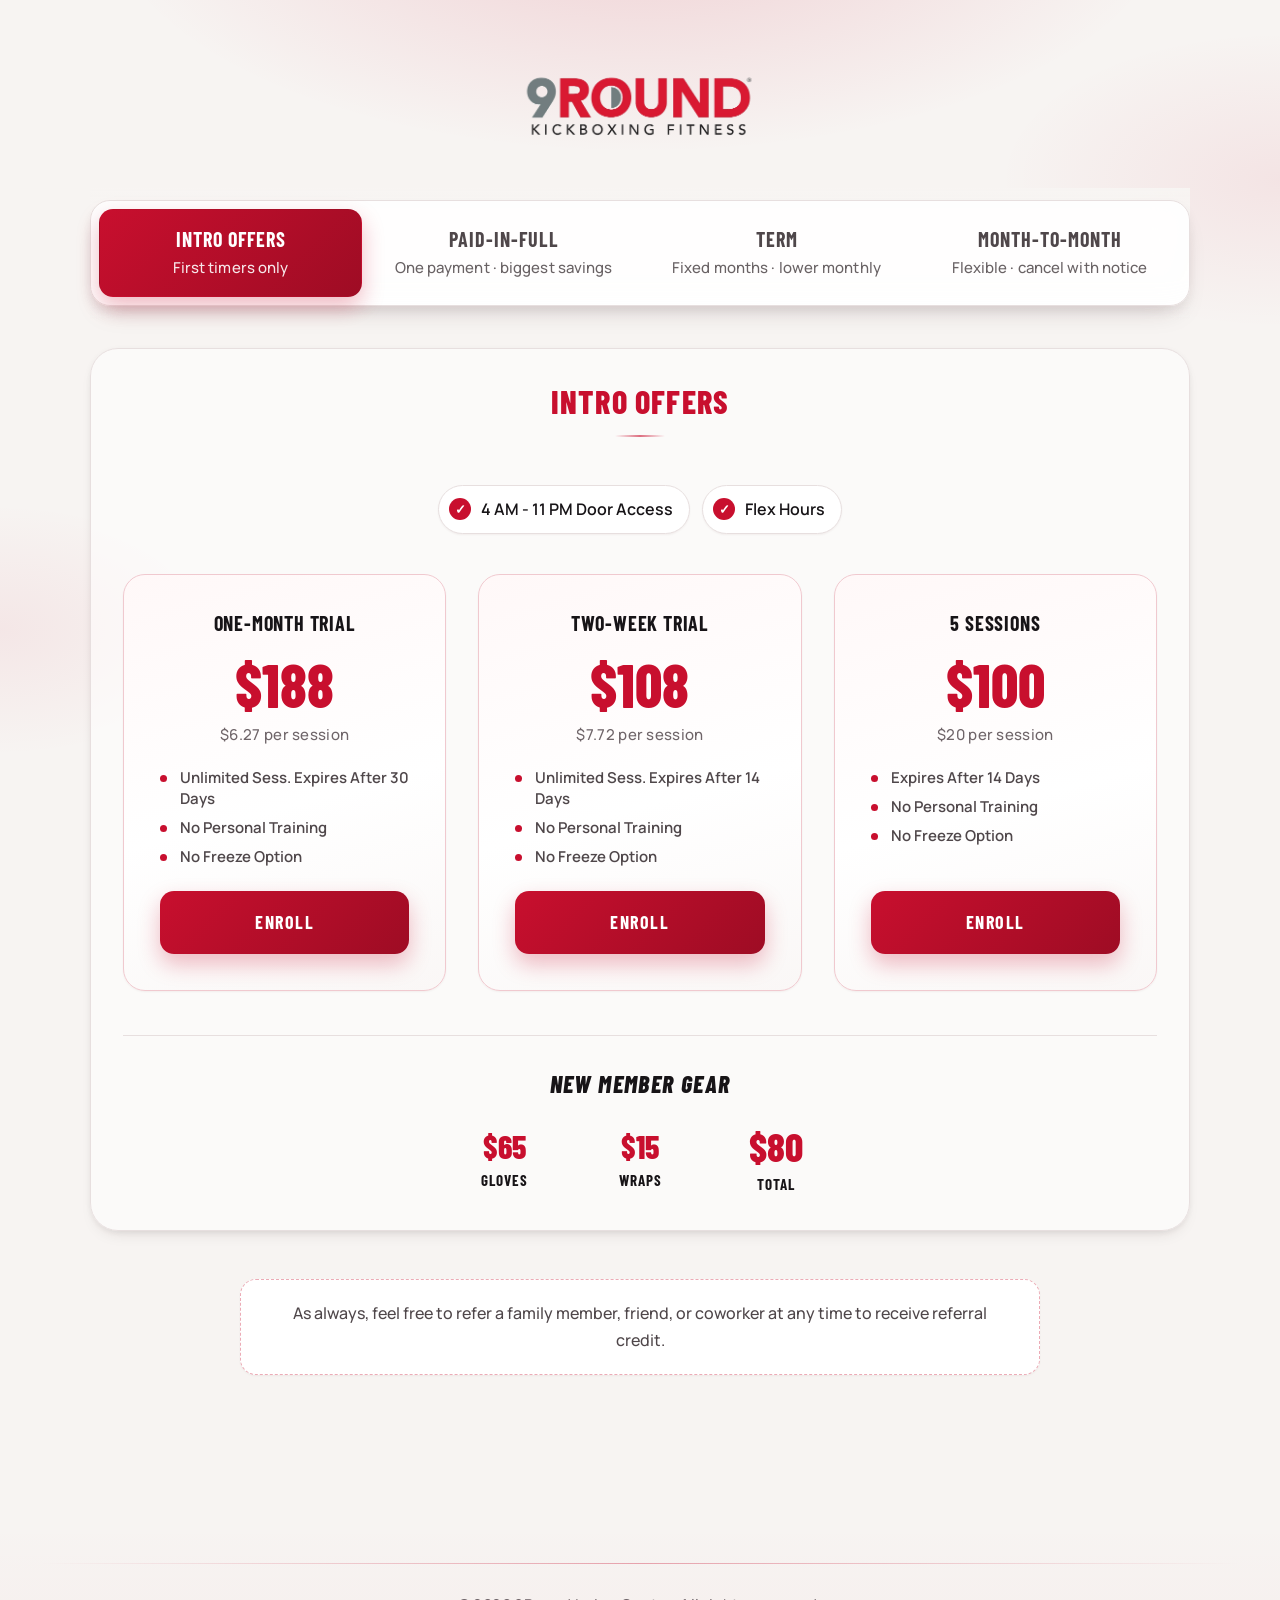
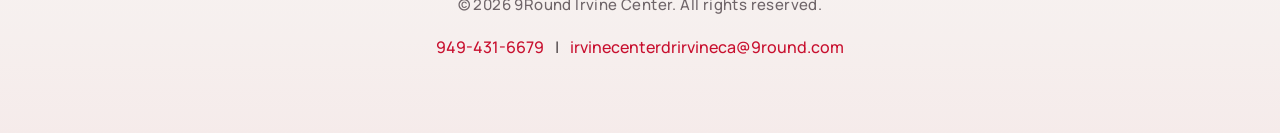
==== commit 113673cb: "Polish enroll typography, sticky tabs, and savings UI. Match renew type scale/spacing, fix desktop s" ====
--- a/index.html
+++ b/index.html
@@ -16,7 +16,9 @@
   <div class="page-atmosphere" aria-hidden="true"></div>
   <div class="container">
     <div class="logo-container">
-      <img src="images/9round-kickboxing-logo.png" alt="9Round Kickboxing Fitness" class="logo">
+      <a href="#intro" class="logo-link" aria-label="Go to Intro Offers">
+        <img src="images/9round-kickboxing-logo.png" alt="9Round Kickboxing Fitness" class="logo">
+      </a>
     </div>
 
     <div class="pricing-tabs-wrap">
@@ -164,7 +166,7 @@
 
         <div class="pricing-option pif-option pif-option-12mo">
           <h3 class="option-title">12-Month PIF</h3>
-          <div class="highlight-badge" data-pif="1692" data-monthly="228" data-tier="Unlimited" data-enroll-url="https://app.clubready.com/JoinUs/9261/585792" data-months="12">25% OFF</div>
+          <div class="highlight-badge discount-badge" data-pif="1692" data-monthly="228" data-tier="Unlimited" data-enroll-url="https://app.clubready.com/JoinUs/9261/585792" data-months="12">25% OFF</div>
           <div class="price-original">$2256</div>
           <div class="price">$1692</div>
           <div class="price-per-session">$4.70 per session</div>
@@ -178,7 +180,7 @@
 
         <div class="pricing-option pif-option">
           <h3 class="option-title">6-Month PIF</h3>
-          <div class="highlight-badge" data-pif="936" data-monthly="228" data-tier="Unlimited" data-enroll-url="https://app.clubready.com/JoinUs/9261/585791" data-months="6">25% OFF</div>
+          <div class="highlight-badge discount-badge" data-pif="936" data-monthly="228" data-tier="Unlimited" data-enroll-url="https://app.clubready.com/JoinUs/9261/585791" data-months="6">25% OFF</div>
           <div class="price-original">$1248</div>
           <div class="price">$936</div>
           <div class="price-per-session">$5.20 per session</div>
@@ -192,7 +194,7 @@
 
         <div class="pricing-option pif-option pif-option-3mo option-span-center">
           <h3 class="option-title">3-Month PIF</h3>
-          <div class="highlight-badge" data-pif="513" data-monthly="228" data-tier="Unlimited" data-enroll-url="https://app.clubready.com/JoinUs/9261/585790" data-months="3">25% OFF</div>
+          <div class="highlight-badge discount-badge" data-pif="513" data-monthly="228" data-tier="Unlimited" data-enroll-url="https://app.clubready.com/JoinUs/9261/585790" data-months="3">25% OFF</div>
           <div class="price-original">$684</div>
           <div class="price">$513</div>
           <div class="price-per-session">$5.70 per session</div>
@@ -275,8 +277,10 @@
         <div class="pricing-option monthly-option">
           <h3 class="option-title">Unlimited</h3>
           <div class="option-promo" data-promo-code="UNLIMITED">
-            <span class="option-promo-label">Promo Code</span>
+            <div class="option-promo-main">
+              <span class="option-promo-label">Promo Code</span>
             <span class="option-promo-value">UNLIMITED</span>
+            </div>
             <button type="button" class="promo-copy-button" aria-label="Copy promo code UNLIMITED" title="Copy promo code">
               <svg class="promo-copy-icon" viewBox="0 0 24 24" aria-hidden="true">
                 <path d="M9 9h11v11H9z"></path>
@@ -299,8 +303,10 @@
         <div class="pricing-option monthly-option">
           <h3 class="option-title">8 Sessions /Mo.</h3>
           <div class="option-promo" data-promo-code="LIMITED">
-            <span class="option-promo-label">Promo Code</span>
+            <div class="option-promo-main">
+              <span class="option-promo-label">Promo Code</span>
             <span class="option-promo-value">LIMITED</span>
+            </div>
             <button type="button" class="promo-copy-button" aria-label="Copy promo code LIMITED" title="Copy promo code">
               <svg class="promo-copy-icon" viewBox="0 0 24 24" aria-hidden="true">
                 <path d="M9 9h11v11H9z"></path>
@@ -323,8 +329,10 @@
         <div class="pricing-option monthly-option option-span-center">
           <h3 class="option-title">4 Sessions /Mo.</h3>
           <div class="option-promo" data-promo-code="LIMITED">
-            <span class="option-promo-label">Promo Code</span>
+            <div class="option-promo-main">
+              <span class="option-promo-label">Promo Code</span>
             <span class="option-promo-value">LIMITED</span>
+            </div>
             <button type="button" class="promo-copy-button" aria-label="Copy promo code LIMITED" title="Copy promo code">
               <svg class="promo-copy-icon" viewBox="0 0 24 24" aria-hidden="true">
                 <path d="M9 9h11v11H9z"></path>
@@ -472,25 +480,28 @@
       });
     })();
 
-    // Sticky tabs on scroll (desktop only)
+    // Sticky tabs on desktop scroll
     (function() {
-      const pricingTabs = document.querySelector('.pricing-tabs');
-      if (!pricingTabs || !window.matchMedia) return;
+      const pricingTabsWrap = document.querySelector('.pricing-tabs-wrap');
+      if (!pricingTabsWrap) return;
 
       const desktopQuery = window.matchMedia('(min-width: 1025px)');
 
       function handleScroll() {
         if (!desktopQuery.matches) {
-          pricingTabs.classList.remove('scrolled');
+          pricingTabsWrap.classList.remove('scrolled');
           return;
         }
-
         const scrollTop = window.pageYOffset || document.documentElement.scrollTop;
-        pricingTabs.classList.toggle('scrolled', scrollTop > 100);
+        pricingTabsWrap.classList.toggle('scrolled', scrollTop > 40);
       }
 
       window.addEventListener('scroll', handleScroll, { passive: true });
-      desktopQuery.addEventListener('change', handleScroll);
+      if (desktopQuery.addEventListener) {
+        desktopQuery.addEventListener('change', handleScroll);
+      } else if (desktopQuery.addListener) {
+        desktopQuery.addListener(handleScroll);
+      }
       handleScroll();
     })();
 
@@ -606,6 +617,21 @@
         });
       });
 
+      const logoLink = document.querySelector('.logo-link');
+      if (logoLink) {
+        logoLink.addEventListener('click', function(e) {
+          e.preventDefault();
+          applyFilter('intro');
+          const tabsWrap = document.querySelector('.pricing-tabs-wrap') || document.querySelector('.pricing-mobile-nav');
+          if (tabsWrap) {
+            tabsWrap.scrollIntoView({ behavior: 'smooth', block: 'start' });
+          }
+          if (history.replaceState) {
+            history.replaceState(null, '', '#intro');
+          }
+        });
+      }
+
       applyFilter('intro');
     })();
   </script>
--- a/styles.css
+++ b/styles.css
@@ -9,8 +9,8 @@
   --bg-primary: #f7f4f2;
   --bg-secondary: #ffffff;
   --text-primary: #171417;
-  --text-secondary: #5f575a;
-  --text-tertiary: #8a8084;
+  --text-secondary: #4f474a;
+  --text-tertiary: #6f6569;
   --border-color: #e7dfdf;
   --border-light: #f1eaea;
   --accent-red: #C80F2E;
@@ -32,6 +32,19 @@
   --shadow-xl: 0 30px 60px -20px rgba(50, 20, 24, 0.35);
   --font-display: "Barlow Condensed", "Arial Narrow", sans-serif;
   --font-body: "Manrope", "Segoe UI", sans-serif;
+  /* Accessible type scale — body copy stays at or above 16px */
+  --text-xs: 13px;
+  --text-sm: 15px;
+  --text-md: 16px;
+  --text-lg: 18px;
+  --text-xl: 20px;
+  --text-2xl: 24px;
+  --text-3xl: 32px;
+  --text-display: clamp(38px, 5.5vw, 58px);
+  --text-price: clamp(48px, 6vw, 60px);
+  --leading-tight: 1.25;
+  --leading-snug: 1.4;
+  --leading-body: 1.7;
 }
 
 [data-theme="dark"] {
@@ -66,7 +79,7 @@
 
 html {
   scroll-behavior: smooth;
-  font-size: 16px;
+  font-size: 18px;
   color-scheme: light;
 }
 
@@ -74,7 +87,8 @@
   font-family: var(--font-body);
   background: var(--bg-primary);
   color: var(--text-primary);
-  line-height: 1.7;
+  font-size: var(--text-md);
+  line-height: var(--leading-body);
   padding: 0;
   position: relative;
   min-height: 100vh;
@@ -116,45 +130,38 @@
   text-align: center;
   margin-bottom: 28px;
   animation: fadeInDown 0.8s cubic-bezier(0.4, 0, 0.2, 1);
+  position: relative;
+  padding-bottom: 0;
+}
+
+.logo-container::after {
+  display: none;
+}
+
+.logo-link {
+  display: inline-block;
+  line-height: 0;
+  text-decoration: none;
 }
 
 .logo {
   height: 92px;
   width: auto;
   max-width: min(420px, 88vw);
+  filter: none;
   display: block;
   margin: 0 auto;
   transition: all 0.4s cubic-bezier(0.4, 0, 0.2, 1);
 }
 
-.brand-kicker {
-  font-family: var(--font-display);
-  font-size: 15px;
-  font-weight: 700;
-  letter-spacing: 3px;
-  text-transform: uppercase;
-  color: var(--accent-red);
-  margin-bottom: 8px;
-}
-
-.page-title {
-  font-family: var(--font-display);
-  font-size: clamp(34px, 5vw, 52px);
-  font-weight: 800;
-  letter-spacing: 0.5px;
-  line-height: 1;
-  text-transform: uppercase;
-  margin-bottom: 10px;
-  color: var(--text-primary);
-}
-
-.page-subtitle {
-  font-size: 15px;
-  font-weight: 500;
-  color: var(--text-secondary);
-  max-width: 420px;
-  margin: 0 auto;
-  line-height: 1.5;
+.logo-link:hover .logo {
+  opacity: 0.9;
+}
+
+.logo-link:focus-visible {
+  outline: 3px solid var(--accent-red);
+  outline-offset: 6px;
+  border-radius: 8px;
 }
 
 /* Premium Benefits Section */
@@ -196,7 +203,7 @@
   flex-wrap: wrap;
   justify-content: center;
   gap: 12px;
-  font-size: 14px;
+  font-size: var(--text-md);
   color: var(--text-primary);
   margin: 0;
   padding: 0;
@@ -204,10 +211,10 @@
 }
 
 .benefits-list li {
-  padding: 10px 14px 10px 38px;
+  padding: 12px 16px 12px 42px;
   margin: 0;
   position: relative;
-  line-height: 1.4;
+  line-height: var(--leading-snug);
   transition: transform 0.3s cubic-bezier(0.4, 0, 0.2, 1), box-shadow 0.3s ease;
   display: flex;
   align-items: center;
@@ -230,14 +237,14 @@
   transform: translateY(-50%);
   color: #ffffff;
   font-weight: 700;
-  width: 20px;
-  height: 20px;
+  width: 22px;
+  height: 22px;
   display: flex;
   align-items: center;
   justify-content: center;
   background: var(--accent-red);
   border-radius: 50%;
-  font-size: 11px;
+  font-size: var(--text-xs);
   flex-shrink: 0;
 }
 
@@ -246,17 +253,17 @@
 }
 
 .benefits-list li.no-checkmark {
+  padding: 4px 8px;
   width: 100%;
   max-width: 720px;
   justify-content: center;
-  padding: 4px 8px;
-  font-size: 12px;
+  border-radius: 0;
+  font-size: var(--text-sm);
   font-weight: 700;
   letter-spacing: 0.2px;
   background: transparent;
   border: none;
   box-shadow: none;
-  border-radius: 0;
   color: var(--text-secondary);
 }
 
@@ -271,19 +278,10 @@
   flex-direction: column;
   align-items: center;
   gap: 12px;
-  margin: 0 auto 36px;
+  margin: 0 auto 28px;
   width: 100%;
   max-width: 1100px;
-  position: relative;
-  z-index: 100;
   animation: fadeInUp 0.8s cubic-bezier(0.4, 0, 0.2, 1) 0.3s both;
-}
-
-@media (min-width: 1025px) {
-  .pricing-tabs-wrap {
-    position: sticky;
-    top: 12px;
-  }
 }
 
 .pricing-tabs {
@@ -293,7 +291,8 @@
   margin: 0;
   padding: 8px;
   position: relative;
-  background: rgba(255, 255, 255, 0.82);
+  z-index: 1;
+  background: rgba(255, 255, 255, 0.92);
   backdrop-filter: blur(16px) saturate(150%);
   -webkit-backdrop-filter: blur(16px) saturate(150%);
   border: 1px solid var(--border-color);
@@ -307,19 +306,40 @@
   display: none;
 }
 
-.pricing-tabs.scrolled {
-  box-shadow: var(--shadow-lg);
-  background: rgba(255, 255, 255, 0.94);
+@media (min-width: 1025px) {
+  .pricing-tabs-wrap {
+    position: sticky;
+    top: 0;
+    z-index: 100;
+    padding: 12px 0 14px;
+    /* Transform from fadeInUp breaks sticky; clear it on desktop. */
+    animation: none;
+    transform: none;
+    background:
+      linear-gradient(180deg, rgba(247, 244, 242, 0.96) 0%, rgba(247, 244, 242, 0.9) 70%, rgba(247, 244, 242, 0) 100%);
+    backdrop-filter: blur(10px);
+    -webkit-backdrop-filter: blur(10px);
+  }
+
+  .pricing-tabs-wrap.scrolled {
+    background:
+      linear-gradient(180deg, rgba(247, 244, 242, 0.98) 0%, rgba(247, 244, 242, 0.95) 80%, rgba(247, 244, 242, 0.85) 100%);
+  }
+
+  .pricing-tabs-wrap.scrolled .pricing-tabs {
+    box-shadow: var(--shadow-lg);
+    background: rgba(255, 255, 255, 0.98);
+  }
 }
 
 .pricing-tab {
-  padding: 16px 18px;
+  padding: 18px 18px;
   background: transparent;
   border: 1px solid transparent;
   border-radius: 14px;
   color: var(--text-secondary);
   font-family: var(--font-display);
-  font-size: 18px;
+  font-size: var(--text-xl);
   font-weight: 700;
   text-transform: uppercase;
   letter-spacing: 1px;
@@ -329,12 +349,13 @@
   overflow: hidden;
   min-width: 0;
   width: 100%;
+  min-height: 72px;
   text-align: center;
   display: flex;
   flex-direction: column;
   align-items: center;
   justify-content: center;
-  gap: 4px;
+  gap: 6px;
 }
 
 .tab-icon {
@@ -351,13 +372,13 @@
 .tab-desc {
   display: block;
   font-family: var(--font-body);
-  font-size: 12px;
+  font-size: var(--text-sm);
   font-weight: 500;
   letter-spacing: 0.1px;
   text-transform: none;
-  line-height: 1.3;
+  line-height: var(--leading-snug);
   color: inherit;
-  opacity: 0.78;
+  opacity: 0.85;
   position: relative;
   z-index: 1;
 }
@@ -552,17 +573,18 @@
 
 .tier-title {
   font-family: var(--font-display);
-  font-size: 28px;
+  font-size: var(--text-3xl);
   font-weight: 800;
   color: var(--accent-red);
   text-align: center;
   margin-bottom: 28px;
   text-transform: uppercase;
-  letter-spacing: 1.5px;
+  letter-spacing: 1.2px;
   transition: all 0.3s cubic-bezier(0.4, 0, 0.2, 1);
   position: relative;
   padding-bottom: 16px;
   white-space: nowrap;
+  line-height: var(--leading-tight);
 }
 
 .tier-title::after {
@@ -654,14 +676,15 @@
 
 .option-title {
   font-family: var(--font-display);
-  font-size: 18px;
+  font-size: var(--text-xl);
   font-weight: 700;
   color: var(--text-primary);
   margin-bottom: 18px;
   text-align: center;
-  letter-spacing: 1px;
+  letter-spacing: 0.8px;
   transition: color 0.3s cubic-bezier(0.4, 0, 0.2, 1);
   text-transform: uppercase;
+  line-height: var(--leading-tight);
 }
 
 .pricing-option:hover .option-title {
@@ -672,12 +695,12 @@
   display: block;
   background: linear-gradient(135deg, var(--accent-red) 0%, #ff4d6d 100%);
   color: #ffffff;
-  font-size: 10px;
+  font-size: var(--text-xs);
   font-weight: 800;
-  padding: 8px 16px;
+  padding: 10px 16px;
   border-radius: 24px;
   text-transform: uppercase;
-  letter-spacing: 1.5px;
+  letter-spacing: 1.2px;
   box-shadow: 0 4px 12px rgba(200, 15, 46, 0.3), 0 2px 4px rgba(200, 15, 46, 0.2);
   white-space: nowrap;
   position: relative;
@@ -687,18 +710,9 @@
   transition: all 0.3s cubic-bezier(0.4, 0, 0.2, 1);
 }
 
-.pricing-tier[data-tier="pif"] .highlight-badge {
-  background: linear-gradient(135deg, #1f9d55 0%, #2ecc71 100%);
-  box-shadow: 0 4px 12px rgba(31, 157, 85, 0.3), 0 2px 4px rgba(31, 157, 85, 0.2);
-}
-
 .highlight-badge:hover {
   transform: scale(1.05);
   box-shadow: 0 6px 16px rgba(200, 15, 46, 0.4), 0 3px 6px rgba(200, 15, 46, 0.3);
-}
-
-.pricing-tier[data-tier="pif"] .highlight-badge:hover {
-  box-shadow: 0 6px 16px rgba(31, 157, 85, 0.4), 0 3px 6px rgba(31, 157, 85, 0.3);
 }
 
 .highlight-badge:focus {
@@ -707,9 +721,22 @@
   border-radius: 24px;
 }
 
+.highlight-badge.discount-badge {
+  background: linear-gradient(135deg, #148f3a 0%, #1fad4d 100%);
+  box-shadow: 0 4px 12px rgba(20, 143, 58, 0.3), 0 2px 4px rgba(20, 143, 58, 0.2);
+}
+
+.highlight-badge.discount-badge:hover {
+  box-shadow: 0 6px 16px rgba(20, 143, 58, 0.4), 0 3px 6px rgba(20, 143, 58, 0.3);
+}
+
+.highlight-badge.discount-badge:focus {
+  outline-color: #148f3a;
+}
+
 .price {
   font-family: var(--font-display);
-  font-size: 52px;
+  font-size: var(--text-price);
   font-weight: 800;
   color: var(--text-primary);
   text-align: center;
@@ -723,7 +750,7 @@
 }
 
 .price-original {
-  font-size: 18px;
+  font-size: var(--text-lg);
   font-weight: 600;
   color: var(--text-tertiary);
   text-align: center;
@@ -733,7 +760,7 @@
 }
 
 .price-after {
-  font-size: 18px;
+  font-size: var(--text-lg);
   font-weight: 800;
   color: var(--text-primary);
   text-align: center;
@@ -786,12 +813,12 @@
   display: inline-flex;
   align-items: center;
   justify-content: center;
-  min-width: 92px;
-  padding: 12px 14px;
+  min-width: 100px;
+  padding: 14px 16px;
   border-radius: 14px;
   background: #ffffff;
   color: #1f9d55;
-  font-size: 18px;
+  font-size: var(--text-xl);
   font-weight: 900;
   letter-spacing: 0.4px;
   line-height: 1;
@@ -809,19 +836,19 @@
 }
 
 .limited-offer-title {
-  font-size: 15px;
+  font-size: var(--text-md);
   font-weight: 800;
-  letter-spacing: 1.4px;
+  letter-spacing: 1.2px;
   text-transform: uppercase;
-  line-height: 1.2;
+  line-height: 1.25;
 }
 
 .limited-offer-subtitle {
-  font-size: 12px;
+  font-size: var(--text-sm);
   font-weight: 500;
   letter-spacing: 0.2px;
-  color: rgba(255, 255, 255, 0.82);
-  line-height: 1.35;
+  color: rgba(255, 255, 255, 0.88);
+  line-height: var(--leading-snug);
 }
 
 .limited-offer-banner[hidden] {
@@ -860,12 +887,12 @@
 
 .option-features li {
   position: relative;
-  padding-left: 18px;
-  font-size: 13px;
+  padding-left: 20px;
+  font-size: var(--text-sm);
   font-weight: 600;
   color: var(--text-secondary);
   text-align: left;
-  line-height: 1.4;
+  line-height: var(--leading-snug);
 }
 
 .option-features li::before {
@@ -880,16 +907,14 @@
 }
 
 .option-promo {
-  display: inline-grid;
-  grid-template-columns: auto auto;
-  grid-template-rows: auto auto;
+  display: inline-flex;
   align-items: center;
-  column-gap: 10px;
-  row-gap: 2px;
+  justify-content: center;
+  gap: 10px;
   width: fit-content;
   max-width: 100%;
   margin: 0 auto 16px;
-  padding: 8px 12px;
+  padding: 10px 14px;
   border-radius: 16px;
   border: 1px solid rgba(37, 99, 235, 0.35);
   background: rgba(37, 99, 235, 0.1);
@@ -897,42 +922,44 @@
   z-index: 2;
 }
 
+.option-promo-main {
+  display: flex;
+  flex-direction: column;
+  align-items: flex-start;
+  gap: 3px;
+  min-width: 0;
+}
+
 .option-promo-label {
-  grid-column: 1;
-  grid-row: 1;
-  font-size: 10px;
+  font-size: var(--text-xs);
   font-weight: 700;
-  letter-spacing: 1.2px;
+  letter-spacing: 1px;
   text-transform: uppercase;
-  color: #3b5b9a;
+  color: var(--text-secondary);
   white-space: nowrap;
-  line-height: 1.2;
+  line-height: 1;
 }
 
 .option-promo-value {
-  grid-column: 1;
-  grid-row: 2;
-  font-size: 13px;
+  font-size: var(--text-sm);
   line-height: 1;
   font-weight: 900;
-  letter-spacing: 1.2px;
+  letter-spacing: 1px;
   color: #1d4ed8;
   white-space: nowrap;
 }
 
 .promo-copy-button {
-  grid-column: 2;
-  grid-row: 1 / -1;
-  align-self: center;
   display: inline-flex;
   align-items: center;
-  gap: 5px;
+  gap: 6px;
   border: 1px solid rgba(37, 99, 235, 0.35);
   background: var(--bg-primary);
   color: #1d4ed8;
   border-radius: 999px;
-  padding: 5px 10px;
-  font-size: 11px;
+  padding: 8px 12px;
+  min-height: 36px;
+  font-size: var(--text-xs);
   font-weight: 700;
   letter-spacing: 0.3px;
   cursor: pointer;
@@ -944,7 +971,7 @@
 
 .promo-copy-button:hover {
   transform: translateY(-1px);
-  box-shadow: 0 4px 12px rgba(37, 99, 235, 0.18);
+  box-shadow: var(--shadow-sm);
 }
 
 .promo-copy-button:focus {
@@ -975,7 +1002,7 @@
 .intro-gear-title {
   margin: 0 0 22px;
   font-family: var(--font-display);
-  font-size: 22px;
+  font-size: var(--text-2xl);
   font-weight: 800;
   font-style: italic;
   letter-spacing: 1.4px;
@@ -1002,25 +1029,34 @@
 
 .intro-gear-price {
   font-family: var(--font-display);
-  font-size: 32px;
+  font-size: var(--text-3xl);
   font-weight: 800;
   line-height: 1;
   color: var(--accent-red);
 }
 
 .intro-gear-total .intro-gear-price {
-  font-size: 40px;
+  font-size: clamp(36px, 4vw, 40px);
 }
 
 .intro-gear-label {
   font-family: var(--font-display);
-  font-size: 14px;
+  font-size: var(--text-sm);
   font-weight: 700;
   letter-spacing: 1px;
   text-transform: uppercase;
   color: var(--text-primary);
 }
 
+
+.highlight-badge.best-value-badge {
+  cursor: default;
+}
+
+.highlight-badge.best-value-badge:hover {
+  transform: none;
+}
+
 .pricing-option:hover .price {
   transform: scale(1.05);
 }
@@ -1031,7 +1067,7 @@
 }
 
 .price-period {
-  font-size: 14px;
+  font-size: var(--text-md);
   font-weight: 700;
   color: var(--text-secondary);
   margin-left: 6px;
@@ -1040,7 +1076,7 @@
 }
 
 .price-per-session {
-  font-size: 12px;
+  font-size: var(--text-sm);
   font-weight: 500;
   color: var(--text-tertiary);
   text-align: center;
@@ -1050,7 +1086,7 @@
 }
 
 .price-note {
-  font-size: 13px;
+  font-size: var(--text-sm);
   color: var(--text-secondary);
   text-align: center;
   margin-bottom: 8px;
@@ -1059,11 +1095,11 @@
 }
 
 .option-note {
-  font-size: 13px;
+  font-size: var(--text-sm);
   color: var(--text-secondary);
   text-align: center;
   margin-bottom: 8px;
-  line-height: 1.6;
+  line-height: var(--leading-body);
   font-weight: 400;
 }
 
@@ -1077,11 +1113,12 @@
   padding: 18px 28px;
   border-radius: 12px;
   text-decoration: none;
-  font-size: 14px;
+  font-size: var(--text-md);
   font-weight: 700;
   text-transform: uppercase;
-  letter-spacing: 2px;
+  letter-spacing: 1.6px;
   margin-top: 32px;
+  min-height: 52px;
   transition: all 0.4s cubic-bezier(0.4, 0, 0.2, 1);
   cursor: pointer;
   position: relative;
@@ -1147,11 +1184,12 @@
   border-radius: 14px;
   text-decoration: none;
   font-family: var(--font-display);
-  font-size: 16px;
+  font-size: var(--text-lg);
   font-weight: 700;
   text-transform: uppercase;
-  letter-spacing: 1.8px;
+  letter-spacing: 1.5px;
   margin-top: 24px;
+  min-height: 52px;
   transition: all 0.4s cubic-bezier(0.4, 0, 0.2, 1);
   cursor: pointer;
   position: relative;
@@ -1206,9 +1244,13 @@
   background: linear-gradient(90deg, transparent, rgba(255, 255, 255, 0.18), transparent);
 }
 
+.guest-note[hidden] {
+  display: none !important;
+}
+
 .guest-note {
   text-align: center;
-  font-size: 13px;
+  font-size: var(--text-md);
   color: var(--text-secondary);
   margin-top: 0;
   margin-bottom: 20px;
@@ -1225,10 +1267,6 @@
   box-shadow: var(--shadow-sm);
 }
 
-.guest-note[hidden] {
-  display: none !important;
-}
-
 [data-theme="dark"] .guest-note {
   background: var(--bg-secondary);
   border-left-color: var(--accent-red);
@@ -1241,7 +1279,7 @@
 
 .referral-note {
   text-align: center;
-  font-size: 13px;
+  font-size: var(--text-md);
   color: var(--text-secondary);
   margin-top: 0;
   margin-bottom: 40px;
@@ -1288,26 +1326,27 @@
 
 .footer-content {
   text-align: center;
-  font-size: 13px;
+  font-size: var(--text-sm);
   color: var(--text-secondary);
   transition: color 0.3s ease;
   max-width: 600px;
   margin: 0 auto;
+  line-height: var(--leading-body);
 }
 
 .footer-content p {
-  margin: 10px 0;
+  margin: 12px 0;
 }
 
 .copyright {
-  font-size: 12px;
+  font-size: var(--text-sm);
   color: var(--text-tertiary);
   font-weight: 500;
-  letter-spacing: 0.5px;
+  letter-spacing: 0.4px;
 }
 
 .contact-info {
-  font-size: 14px;
+  font-size: var(--text-md);
   font-weight: 500;
 }
 
@@ -1419,14 +1458,14 @@
 }
 
 .modal-title {
-  font-size: 20px;
+  font-size: var(--text-xl);
   font-weight: 900;
   color: #ff4d6d;
   margin: 0;
   padding: 0;
-  line-height: 1.2;
+  line-height: 1.25;
   transition: color 0.3s ease;
-  letter-spacing: 2px;
+  letter-spacing: 1.5px;
   text-transform: uppercase;
   display: inline-block;
 }
@@ -1464,8 +1503,9 @@
 .modal-refresh {
   background: none;
   border: 1px solid #374151;
-  padding: 6px 12px;
-  height: 32px;
+  padding: 8px 14px;
+  min-height: 40px;
+  height: auto;
   display: flex;
   align-items: center;
   justify-content: center;
@@ -1475,18 +1515,18 @@
   color: #d1d5db;
   cursor: pointer;
   transition: all 0.3s cubic-bezier(0.4, 0, 0.2, 1);
-  font-size: 13px;
+  font-size: var(--text-sm);
   line-height: 1;
   white-space: nowrap;
 }
 
 .refresh-icon {
-  font-size: 16px;
+  font-size: var(--text-lg);
   line-height: 1;
 }
 
 .refresh-text {
-  font-size: 13px;
+  font-size: var(--text-sm);
   font-weight: 500;
   letter-spacing: 0.3px;
 }
@@ -1634,17 +1674,17 @@
 }
 
 .modal-overlay-address {
-  font-size: 11px;
+  font-size: var(--text-xs);
   color: #d1d5db;
-  line-height: 1.3;
+  line-height: 1.4;
   transition: color 0.3s ease;
 }
 
 .modal-overlay-phone {
-  font-size: 11px;
+  font-size: var(--text-xs);
   color: #ff4d6d;
   font-weight: 600;
-  line-height: 1.3;
+  line-height: 1.4;
   transition: color 0.3s ease, opacity 0.3s ease;
   text-decoration: none;
   display: inline-block;
@@ -1706,20 +1746,20 @@
 }
 
 .savings-membership-title {
-  font-size: 22px;
+  font-size: var(--text-2xl);
   font-weight: 900;
   color: var(--accent-red);
   text-transform: uppercase;
-  letter-spacing: 2px;
+  letter-spacing: 1.5px;
   margin-bottom: 8px;
 }
 
 .savings-membership-subtitle {
-  font-size: 14px;
+  font-size: var(--text-md);
   font-weight: 600;
   color: var(--text-secondary);
   text-transform: uppercase;
-  letter-spacing: 1px;
+  letter-spacing: 0.8px;
 }
 
 .savings-line {
@@ -1730,7 +1770,7 @@
   padding: 20px 24px;
   background: var(--bg-secondary);
   border-radius: 12px;
-  font-size: 15px;
+  font-size: var(--text-md);
   color: var(--text-primary);
   border: 1px solid var(--border-color);
 }
@@ -1742,7 +1782,7 @@
 
 .savings-line strong {
   font-weight: 700;
-  font-size: 18px;
+  font-size: var(--text-lg);
   color: var(--text-primary);
 }
 
@@ -1752,29 +1792,30 @@
   align-items: center;
   margin-top: 28px;
   padding: 24px;
-  background: linear-gradient(135deg, var(--accent-red-bg) 0%, var(--bg-primary) 100%);
+  background: linear-gradient(135deg, rgba(20, 143, 58, 0.1) 0%, var(--bg-primary) 100%);
   border-radius: 16px;
-  border: 2px solid var(--accent-red);
-  font-size: 18px;
+  border: 2px solid #148f3a;
+  font-size: var(--text-lg);
   font-weight: 700;
-  color: var(--text-primary);
+  color: #148f3a;
 }
 
 .savings-total span {
   font-weight: 700;
+  color: #148f3a;
 }
 
 .savings-total strong {
   font-weight: 900;
   font-size: 28px;
-  color: var(--accent-red);
+  color: #148f3a;
   letter-spacing: -1px;
 }
 
 .savings-note {
   margin-top: 24px;
   margin-bottom: 32px;
-  font-size: 13px;
+  font-size: var(--text-sm);
   color: var(--text-secondary);
   font-style: italic;
   font-weight: 500;
@@ -1840,62 +1881,71 @@
   }
 
   .logo-container {
-    margin-bottom: 28px;
-    padding-bottom: 24px;
+    margin-bottom: 18px;
+    padding-bottom: 0;
   }
 
   .logo {
-    height: 64px;
-    margin-bottom: 14px;
-  }
-
-  .brand-kicker {
-    font-size: 13px;
-    letter-spacing: 2.4px;
-  }
-
-  .page-title {
-    font-size: 34px;
-  }
-
-  .page-subtitle {
-    font-size: 14px;
+    height: 58px;
+    margin-bottom: 0;
   }
 
   .benefits-section {
     padding: 0;
-    margin-bottom: 0;
+    margin-bottom: 24px;
     margin-top: 0;
     border-radius: 0;
   }
 
+
+  .benefits-list {
+    font-size: var(--text-md);
+    gap: 10px;
+  }
+
+  .benefits-list li {
+    padding: 12px 14px 12px 40px;
+    display: flex;
+    align-items: center;
+  }
+
+  .benefits-list li:before {
+    width: 22px;
+    height: 22px;
+    font-size: var(--text-xs);
+    left: 10px;
+    top: 50%;
+    transform: translateY(-50%);
+  }
+
+  .benefits-list li.no-checkmark {
+    padding: 14px 16px;
+    font-size: var(--text-sm);
+  }
+
   .tier-benefits {
     margin: 0 0 4px;
   }
 
-  .benefits-list {
-    font-size: 13px;
-    gap: 10px;
-  }
-
-  .benefits-list li {
-    padding: 9px 12px 9px 34px;
-    display: flex;
-    align-items: center;
-  }
-
-  .benefits-list li:before {
-    width: 18px;
-    height: 18px;
-    font-size: 10px;
-    left: 8px;
-    top: 50%;
-    transform: translateY(-50%);
-  }
-
-  .benefits-list li.no-checkmark {
-    padding: 12px 14px;
-    font-size: 11px;
+  .intro-gear {
+    padding-top: 24px;
+  }
+
+  .intro-gear-title {
+    font-size: var(--text-xl);
+    margin-bottom: 18px;
+  }
+
+  .intro-gear-items {
+    gap: 28px;
+  }
+
+  .intro-gear-price {
+    font-size: var(--text-2xl);
+  }
+
+  .intro-gear-total .intro-gear-price {
+    font-size: 34px;
   }
 
   .pricing-tabs-wrap {
@@ -1904,7 +1954,7 @@
 
   .pricing-mobile-nav {
     display: block;
-    margin: 0 auto 28px;
+    margin: 0 auto 20px;
     max-width: 560px;
     width: 100%;
     animation: fadeInUp 0.8s cubic-bezier(0.4, 0, 0.2, 1) 0.3s both;
@@ -1920,7 +1970,8 @@
     align-items: center;
     gap: 14px;
     width: 100%;
-    padding: 16px 16px;
+    padding: 18px 16px;
+    min-height: 72px;
     border-radius: 16px;
     border: 1px solid var(--border-color);
     background: var(--bg-secondary);
@@ -1965,18 +2016,18 @@
 
   .pricing-mobile-option-title {
     font-family: var(--font-display);
-    font-size: 18px;
+    font-size: var(--text-xl);
     font-weight: 800;
     letter-spacing: 0.6px;
-    line-height: 1.15;
+    line-height: 1.2;
     text-transform: uppercase;
   }
 
   .pricing-mobile-option-desc {
-    font-size: 12px;
+    font-size: var(--text-sm);
     font-weight: 500;
     color: var(--text-secondary);
-    line-height: 1.35;
+    line-height: var(--leading-snug);
   }
 
   .pricing-mobile-option.active {
@@ -2060,63 +2111,44 @@
     margin: 0 auto;
   }
 
-  .intro-gear {
-    padding-top: 24px;
-  }
-
-  .intro-gear-title {
-    font-size: 18px;
-    margin-bottom: 18px;
-  }
-
-  .intro-gear-items {
-    gap: 28px;
-  }
-
-  .intro-gear-price {
-    font-size: 28px;
-  }
-
-  .intro-gear-total .intro-gear-price {
-    font-size: 34px;
-  }
-
   .tier-title {
-    font-size: 18px;
-    margin-bottom: 32px;
+    font-size: var(--text-2xl);
+    margin-bottom: 28px;
     padding-bottom: 16px;
+    white-space: normal;
   }
 
   .option-title {
-    font-size: 13px;
+    font-size: var(--text-lg);
     margin-bottom: 20px;
   }
 
   .price {
-    font-size: 40px;
+    font-size: clamp(44px, 12vw, 52px);
     margin-bottom: 12px;
   }
 
   .price-period {
-    font-size: 18px;
+    font-size: var(--text-md);
   }
 
   .highlight-badge {
-    font-size: 9px;
-    padding: 6px 14px;
+    font-size: var(--text-xs);
+    padding: 10px 14px;
     margin-bottom: 12px;
   }
 
   .enroll-button,
   .enroll-button {
-    padding: 16px 24px;
-    font-size: 13px;
+    padding: 18px 24px;
+    font-size: var(--text-md);
     margin-top: 24px;
-    border-radius: 10px;
+    border-radius: 12px;
+    min-height: 52px;
   }
 
   .guest-note {
-    font-size: 12px;
+    font-size: var(--text-md);
     margin-top: 40px;
     margin-bottom: 30px;
     padding: 20px 24px;
@@ -2124,7 +2156,7 @@
   }
 
   .referral-note {
-    font-size: 12px;
+    font-size: var(--text-md);
     margin-top: 0;
     margin-bottom: 30px;
     padding: 20px 24px;
@@ -2138,15 +2170,15 @@
   }
 
   .footer-content {
-    font-size: 12px;
+    font-size: var(--text-sm);
   }
 
   .copyright {
-    font-size: 11px;
+    font-size: var(--text-sm);
   }
 
   .contact-info {
-    font-size: 13px;
+    font-size: var(--text-md);
   }
 
   .modal-content {
@@ -2176,9 +2208,9 @@
   }
 
   .modal-title {
-    font-size: 16px;
-    letter-spacing: 1.5px;
-    line-height: 1.2;
+    font-size: var(--text-lg);
+    letter-spacing: 1.2px;
+    line-height: 1.25;
     display: inline;
   }
 
@@ -2231,12 +2263,12 @@
   }
 
   .modal-overlay-name {
-    font-size: 14px;
+    font-size: var(--text-md);
   }
 
   .modal-overlay-address,
   .modal-overlay-phone {
-    font-size: 10px;
+    font-size: var(--text-xs);
   }
 
   .loader-spinner {
@@ -2247,7 +2279,7 @@
   }
 
   .loader-text {
-    font-size: 14px;
+    font-size: var(--text-md);
   }
 
   .modal-close {
@@ -2272,35 +2304,35 @@
   }
 
   .savings-membership-title {
-    font-size: 18px;
+    font-size: var(--text-xl);
   }
 
   .savings-membership-subtitle {
-    font-size: 12px;
+    font-size: var(--text-sm);
   }
 
   .savings-line {
-    font-size: 13px;
+    font-size: var(--text-sm);
     padding: 16px 20px;
     margin-bottom: 16px;
   }
 
   .savings-line strong {
-    font-size: 16px;
+    font-size: var(--text-md);
   }
 
   .savings-total {
-    font-size: 16px;
+    font-size: var(--text-md);
     padding: 20px;
     margin-top: 24px;
   }
 
   .savings-total strong {
-    font-size: 24px;
+    font-size: var(--text-2xl);
   }
 
   .savings-note {
-    font-size: 12px;
+    font-size: var(--text-sm);
     margin-top: 20px;
     margin-bottom: 24px;
   }
@@ -2317,12 +2349,12 @@
   }
 
   .pricing-tab {
-    padding: 14px 12px;
-    font-size: 16px;
+    padding: 16px 12px;
+    font-size: var(--text-lg);
   }
 
   .tab-desc {
-    font-size: 11px;
+    font-size: var(--text-xs);
   }
 
   .pricing-grid.pif-grid .pricing-tier.pif-unlimited-tier {
@@ -2391,12 +2423,12 @@
   }
 
   .benefits-list {
-    font-size: 13px;
+    font-size: var(--text-md);
     gap: 12px 20px;
   }
 
   .benefits-list li.no-checkmark {
-    font-size: 12px;
+    font-size: var(--text-sm);
     font-weight: 700;
   }
 
@@ -2411,21 +2443,25 @@
   }
 
   .pricing-mobile-option-title {
-    font-size: 14px;
+    font-size: var(--text-lg);
   }
 
   .pricing-mobile-option-desc {
-    font-size: 11px;
+    font-size: var(--text-sm);
   }
 
   .option-promo {
-    column-gap: 8px;
-    row-gap: 2px;
-    padding: 8px 10px;
+    gap: 8px;
+    padding: 9px 10px;
+    border-radius: 14px;
+  }
+
+  .option-promo-label {
+    font-size: 9px;
   }
 
   .option-promo-value {
-    font-size: 12px;
+    font-size: var(--text-sm);
   }
 
   .limited-offer-banner {
@@ -2437,27 +2473,27 @@
   }
 
   .limited-offer-badge {
-    min-width: 78px;
-    padding: 10px 12px;
-    font-size: 15px;
+    min-width: 88px;
+    padding: 12px 14px;
+    font-size: var(--text-lg);
     border-radius: 12px;
   }
 
   .limited-offer-title {
-    font-size: 13px;
+    font-size: var(--text-md);
     letter-spacing: 1px;
   }
 
   .limited-offer-subtitle {
-    font-size: 11px;
+    font-size: var(--text-sm);
   }
 
   .tier-title {
-    font-size: 16px;
+    font-size: var(--text-xl);
   }
 
   .price {
-    font-size: 36px;
+    font-size: clamp(40px, 11vw, 48px);
   }
 
   .pricing-tier {
@@ -2481,3 +2517,32 @@
   }
 
 }
+
+
+/* Comfort & accessibility helpers */
+@media (prefers-reduced-motion: reduce) {
+  html {
+    scroll-behavior: auto;
+  }
+
+  *,
+  *::before,
+  *::after {
+    animation-duration: 0.01ms !important;
+    animation-iteration-count: 1 !important;
+    transition-duration: 0.01ms !important;
+    scroll-behavior: auto !important;
+  }
+}
+
+@media (prefers-contrast: more) {
+  :root {
+    --text-secondary: #3f383b;
+    --text-tertiary: #5a5255;
+  }
+
+  [data-theme="dark"] {
+    --text-secondary: #e4d8db;
+    --text-tertiary: #c9bdc1;
+  }
+}
